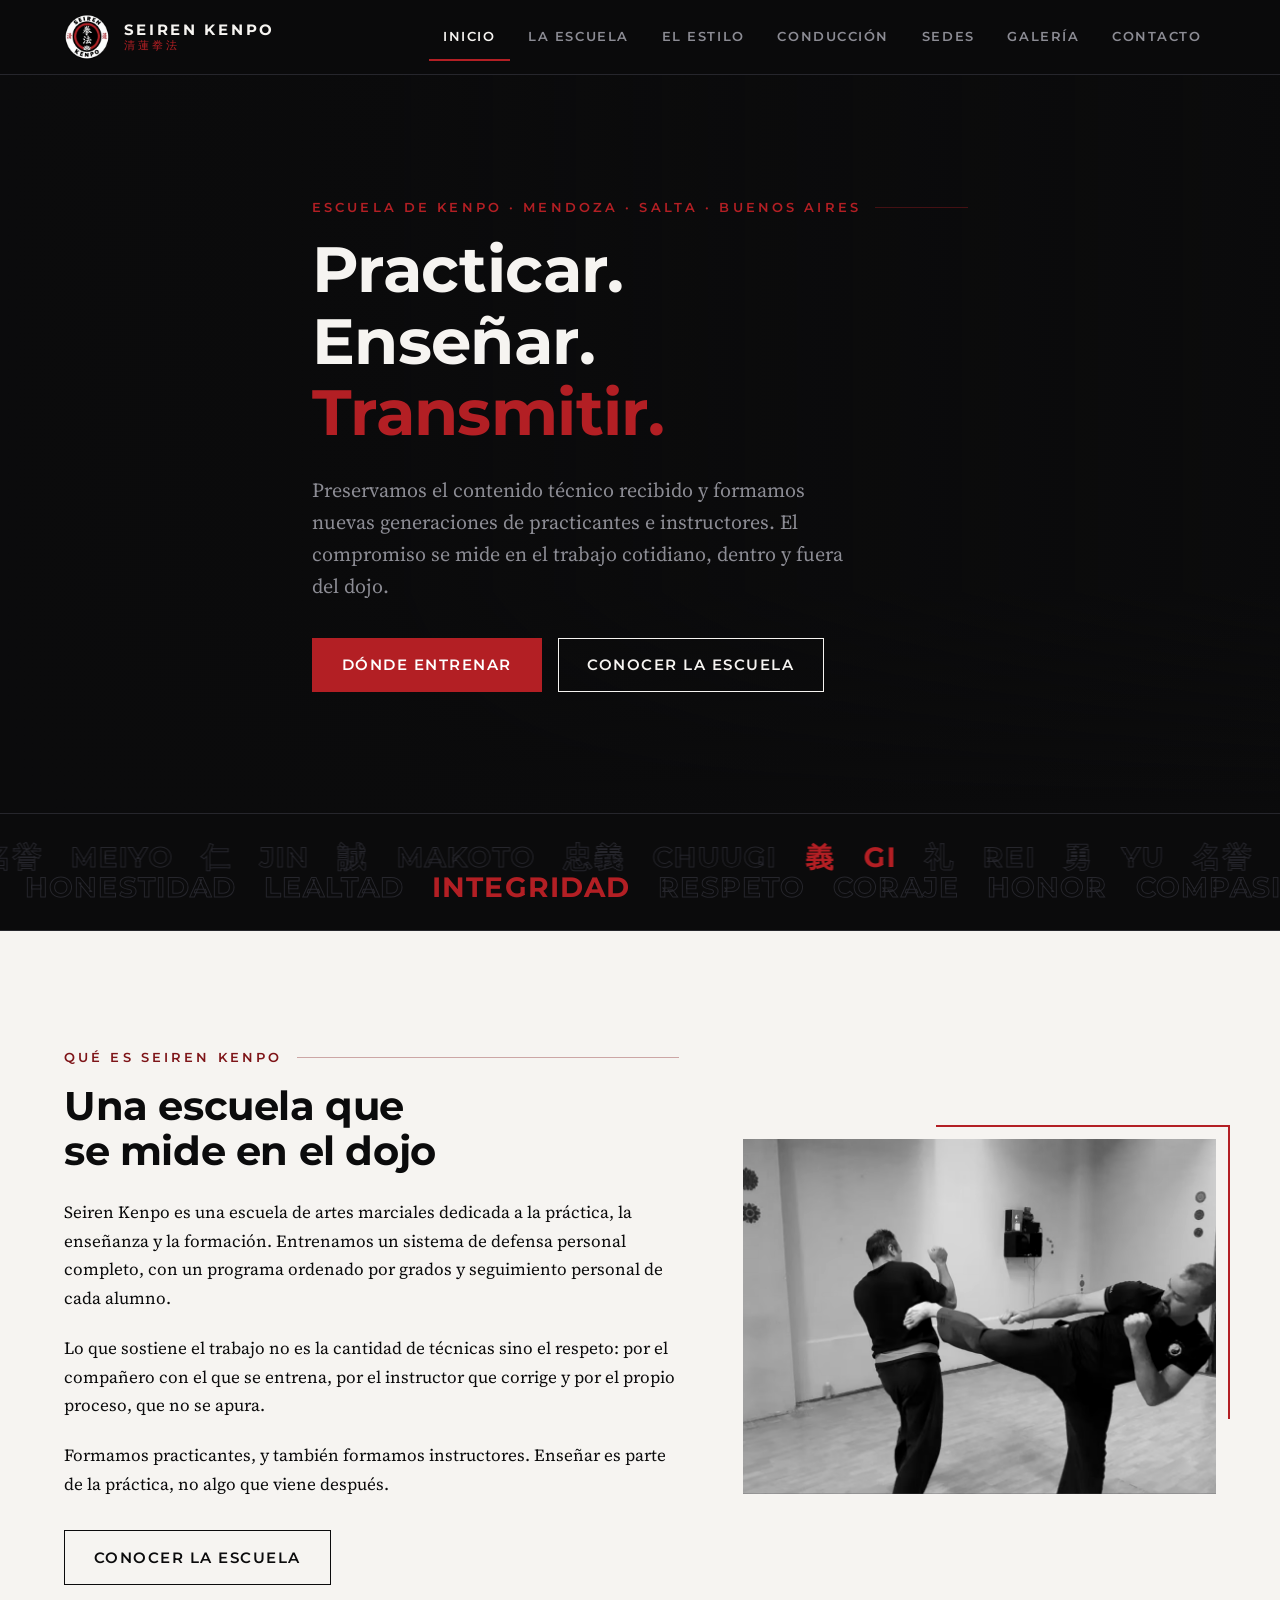
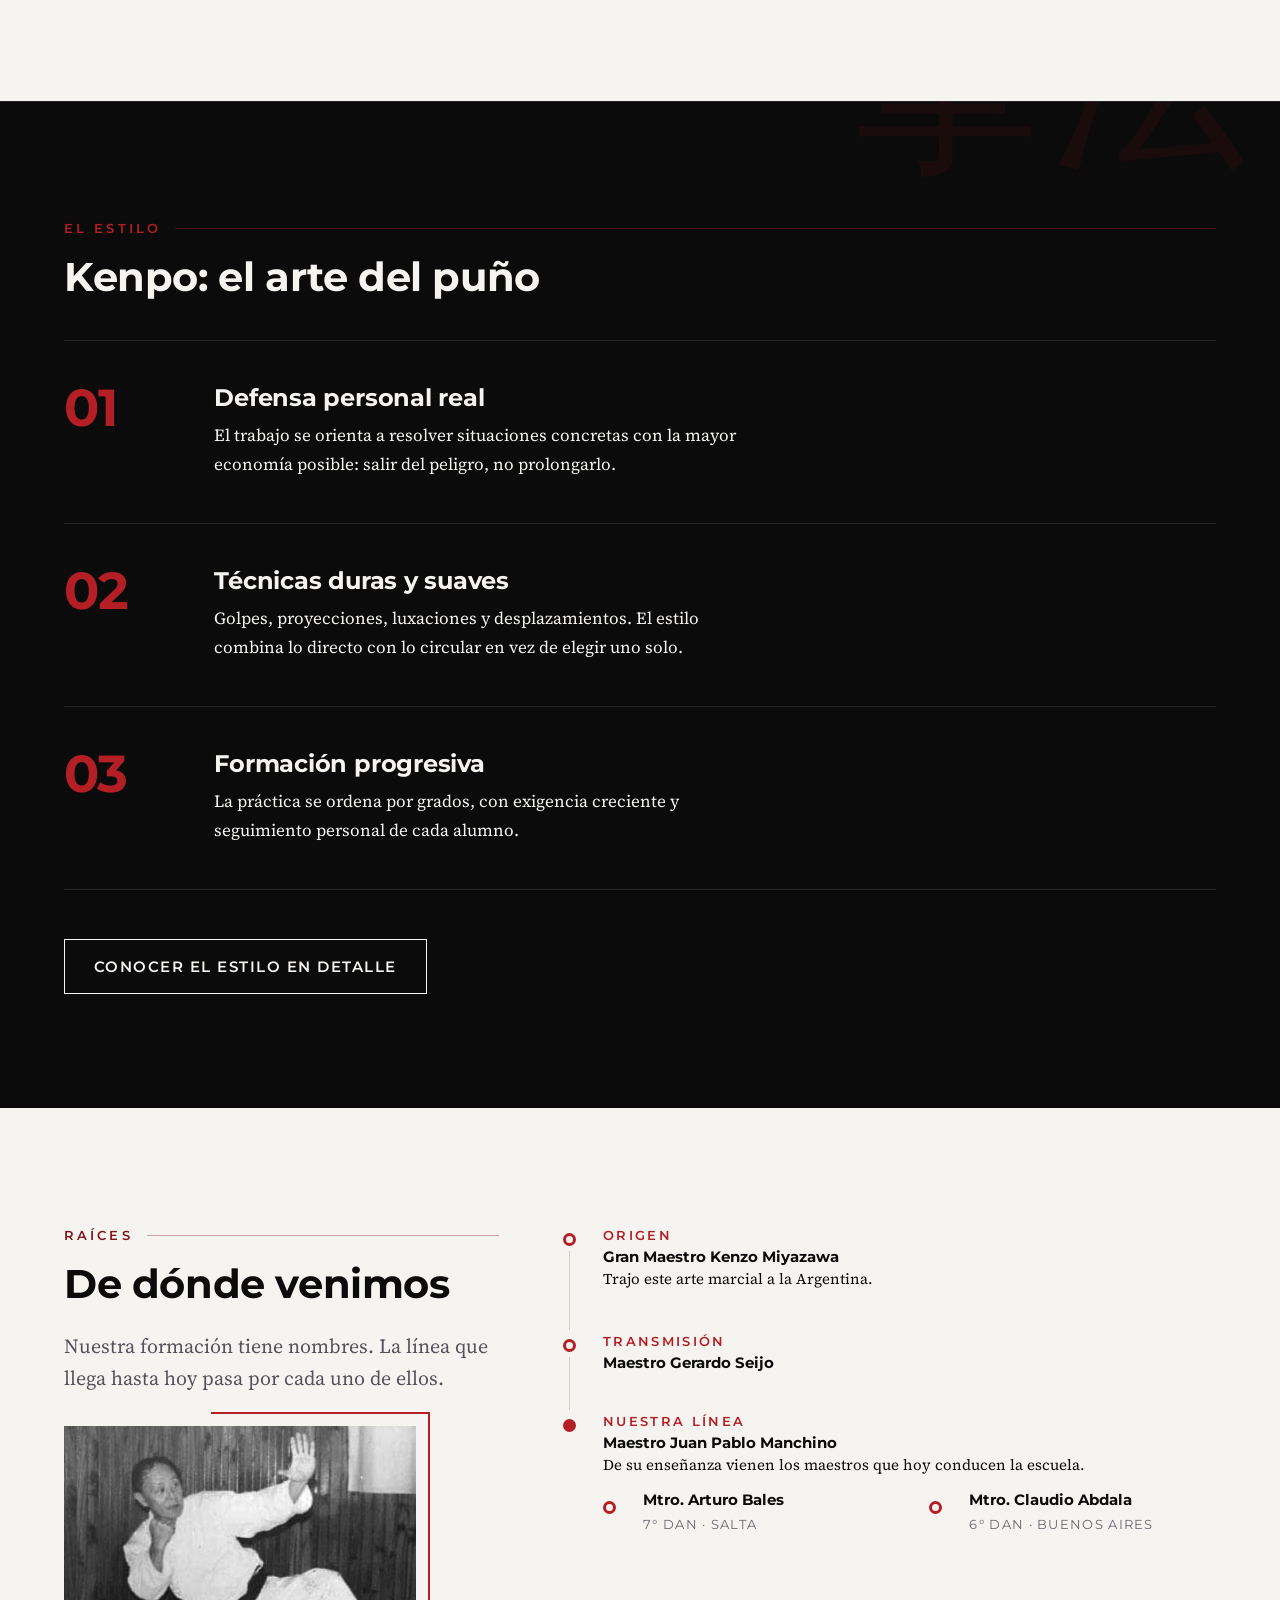
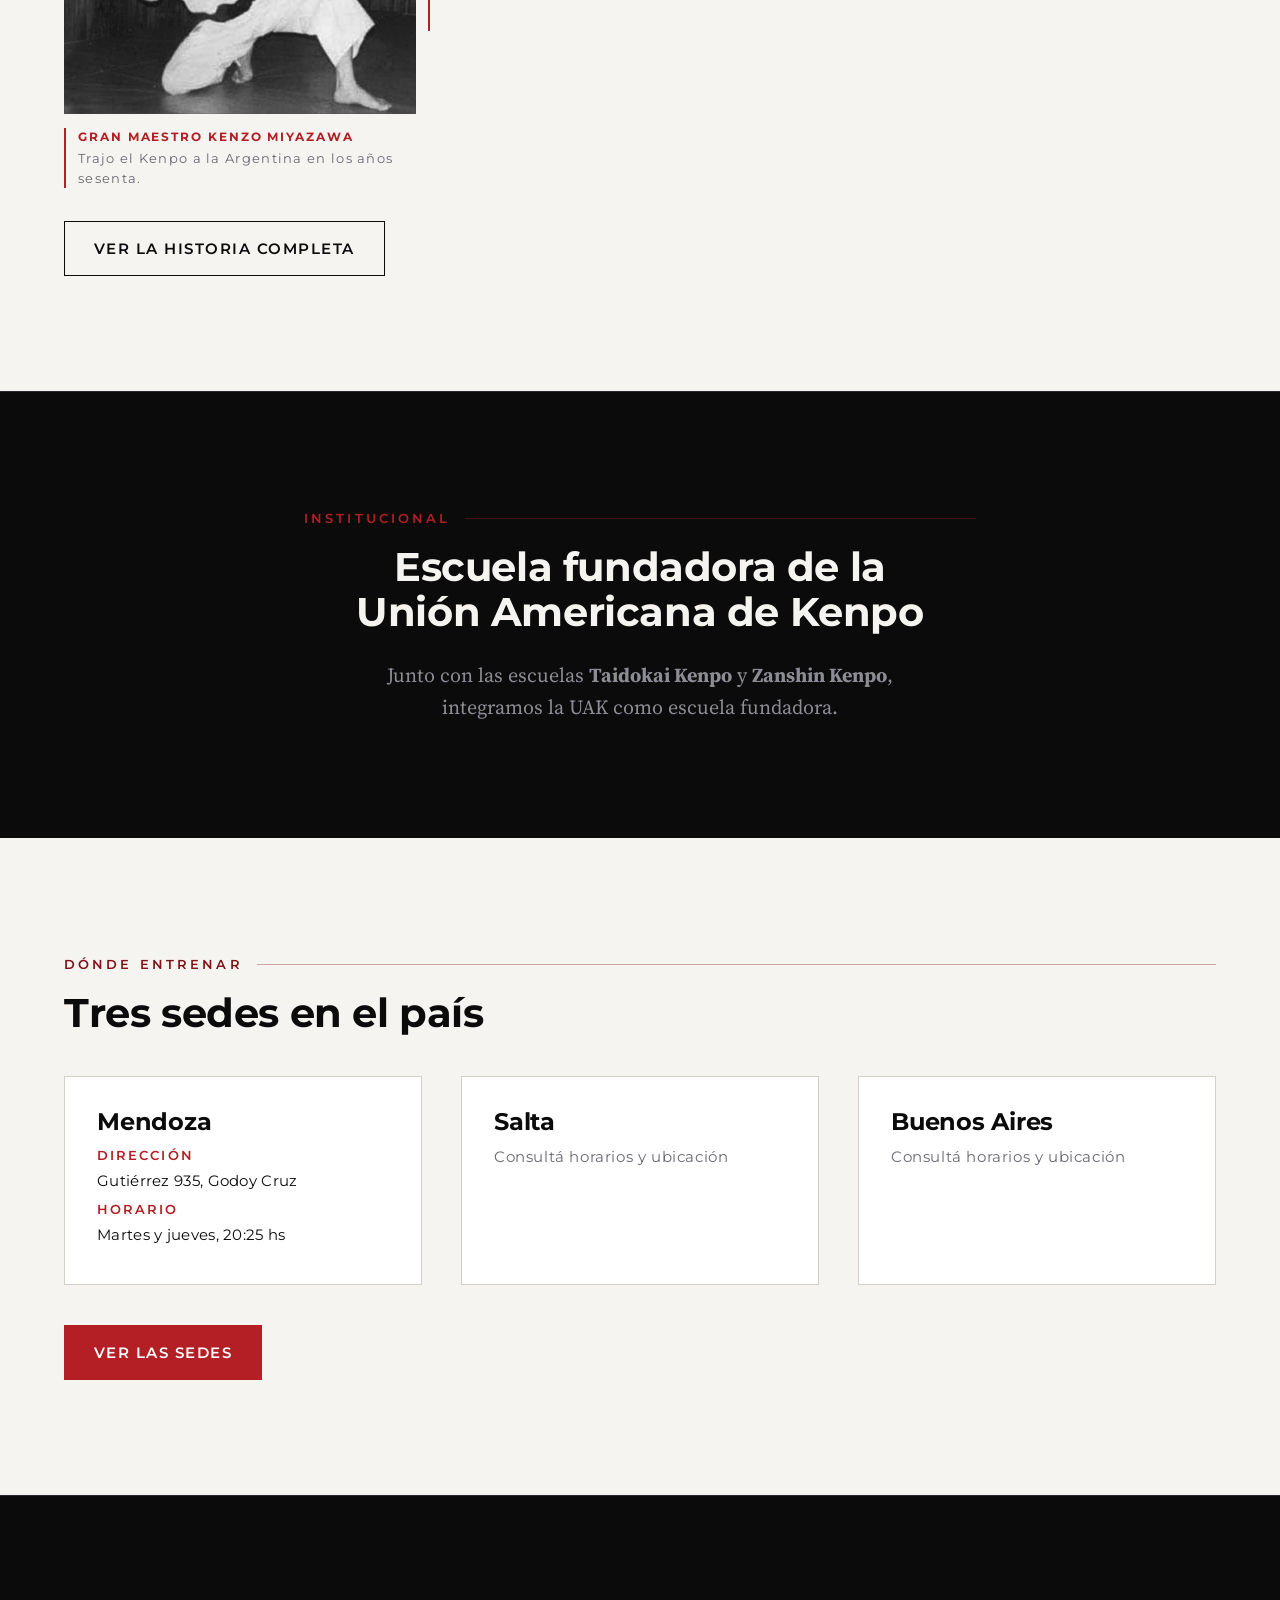
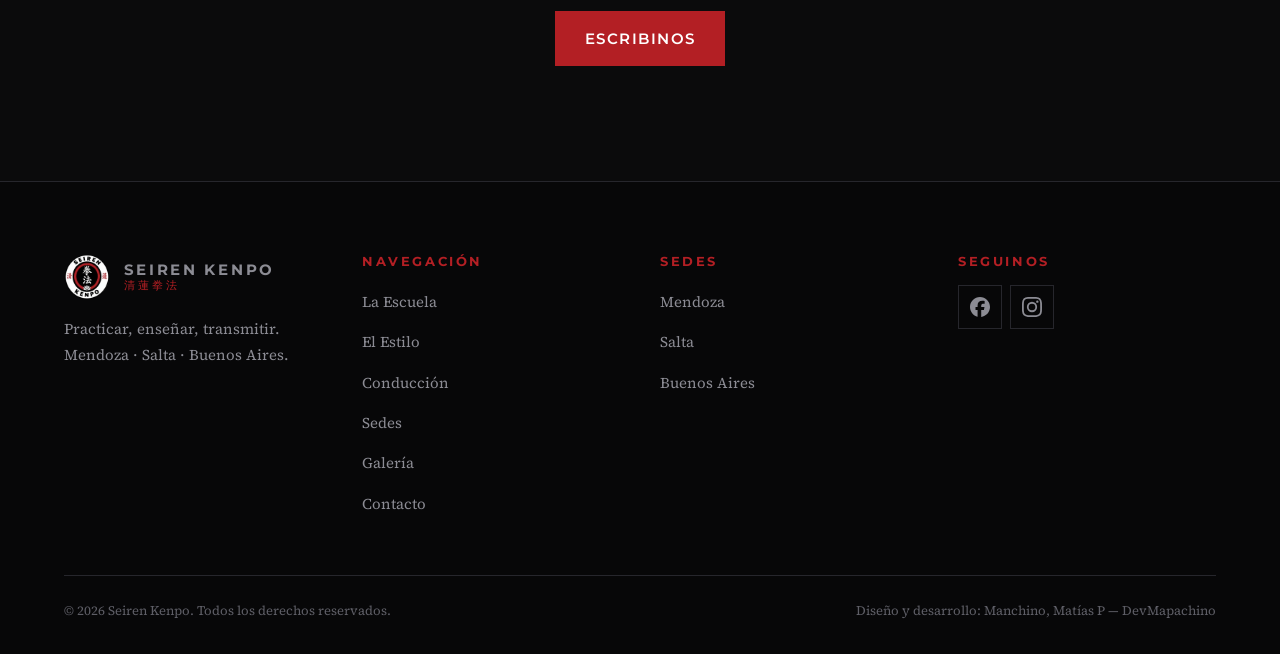
==== index.html @ 5770cd4a "Portada: imagen completa con 清蓮拳法 y menu sin cortes en tablet - La imagen de portada vuelve a ir ent" ====
<!DOCTYPE html>
<html lang="es-AR">
<head>
<!--
  ┌────────────────────────────────────────────────────────────┐
  │   清 蓮 拳 法   ·   SEIREN KENPO                            │
  │   Practicar · Enseñar · Transmitir                          │
  │                                                            │
  │   Desarrollo y diseño                                      │
  │   Manchino, Matías P  ·  DevMapachino                      │
  │   github.com/MatiasManchino                                │
  │                                                            │
  │   Hecho a mano: HTML, CSS y JavaScript nativo.             │
  │   Sin framework, sin constructor de páginas.               │
  │   Más datos en  /humans.txt                                │
  └────────────────────────────────────────────────────────────┘
-->
  <meta charset="UTF-8">
  <meta name="viewport" content="width=device-width, initial-scale=1">

  <title>Seiren Kenpo — Escuela de arte marcial y defensa personal</title>
  <meta name="description" content="Escuela de Kenpo en Mendoza, Salta y Buenos Aires. Practicar, enseñar y transmitir: formación progresiva, defensa personal real y respeto por el trabajo cotidiano.">
  <link rel="canonical" href="https://www.seirenkenpo.com.ar/">

  <meta name="author" content="Manchino, Matías P — DevMapachino">
  <meta name="robots" content="index, follow">
  <link rel="author" href="humans.txt">

  <meta property="og:type" content="website">
  <meta property="og:site_name" content="Seiren Kenpo">
  <meta property="og:locale" content="es_AR">
  <meta property="og:url" content="https://www.seirenkenpo.com.ar/">
  <meta property="og:title" content="Seiren Kenpo — Escuela de arte marcial y defensa personal">
  <meta property="og:description" content="Escuela de Kenpo en Mendoza, Salta y Buenos Aires. Practicar, enseñar y transmitir: formación progresiva, defensa personal real y respeto por el trabajo cotidiano.">
  <meta property="og:image" content="https://www.seirenkenpo.com.ar/assets/img/marca/og-portada.jpg">
  <meta property="og:image:width" content="1200">
  <meta property="og:image:height" content="630">
  <meta name="twitter:card" content="summary_large_image">

  <meta name="theme-color" content="#0B0B0C">
  <link rel="icon" type="image/png" sizes="32x32" href="assets/img/marca/favicon-32.png">
  <link rel="apple-touch-icon" href="assets/img/marca/apple-touch-icon.png">

  <link rel="preconnect" href="https://fonts.googleapis.com">
  <link rel="preconnect" href="https://fonts.gstatic.com" crossorigin>
  <link rel="stylesheet" href="https://fonts.googleapis.com/css2?family=Montserrat:wght@500;600;700&family=Source+Serif+4:ital,opsz,wght@0,8..60,400;0,8..60,600;1,8..60,400&display=swap">
  <link rel="stylesheet" href="assets/css/seiren.css">

  <script type="application/ld+json">
{
  "@context": "https://schema.org",
  "@type": "SportsOrganization",
  "name": "Seiren Kenpo",
  "alternateName": "清蓮拳法",
  "description": "Escuela de artes marciales dedicada a la práctica, la enseñanza y la formación. Defensa personal y formación progresiva en Mendoza, Salta y Buenos Aires.",
  "url": "https://www.seirenkenpo.com.ar/",
  "logo": "https://www.seirenkenpo.com.ar/assets/img/marca/emblema-512.png",
  "image": "https://www.seirenkenpo.com.ar/assets/img/marca/og-portada.jpg",
  "sport": "Artes marciales",
  "areaServed": {
    "@type": "Country",
    "name": "Argentina"
  },
  "memberOf": {
    "@type": "Organization",
    "name": "Unión Americana de Kenpo (UAK)"
  },
  "sameAs": [
    "https://www.facebook.com/seirenkenpo",
    "https://www.instagram.com/seirenkenpo/"
  ]
}
  </script>
</head>
<body>

<a class="saltar" href="#contenido">Saltar al contenido</a>

<header class="cabecera">
  <div class="contenedor cabecera__fila">
    <a class="marca" href="index.html">
        <picture>
          <source srcset="assets/img/marca/emblema-128.webp" type="image/webp">
          <img src="assets/img/marca/emblema-128.png" alt="" width="46" height="46">
        </picture>
        <span class="marca__texto">Seiren Kenpo<span>清蓮拳法</span></span>
      </a>

    <button class="menu-boton" type="button" aria-expanded="false"
            aria-controls="nav-principal" aria-label="Abrir el menú">
      <span aria-hidden="true"></span><span aria-hidden="true"></span><span aria-hidden="true"></span>
    </button>

    <nav class="nav" id="nav-principal" aria-label="Navegación principal">
      <a href="index.html" aria-current="page">Inicio</a>
      <a href="escuela.html">La Escuela</a>
      <a href="estilo.html">El Estilo</a>
      <a href="conduccion.html">Conducción</a>
      <a href="sedes.html">Sedes</a>
      <a href="galeria.html">Galería</a>
      <a href="contacto.html">Contacto</a>
    </nav>
  </div>
  <div class="cabecera__avance" aria-hidden="true"></div>
</header>

<main id="contenido">

  <section class="portada portada--foto">
    <picture class="portada__fondo deriva" data-deriva="0.04" aria-hidden="true">
      <source media="(max-width: 48rem)" srcset="assets/img/graf/portada-chica.avif" type="image/avif">
      <source media="(max-width: 48rem)" srcset="assets/img/graf/portada-chica.webp" type="image/webp">
      <source srcset="assets/img/graf/portada.avif" type="image/avif">
      <source srcset="assets/img/graf/portada.webp" type="image/webp">
      <img src="assets/img/graf/portada.jpg" alt="" width="1900" height="791" fetchpriority="high" decoding="async">
    </picture>
    <div class="portada__velo" aria-hidden="true"></div>
    <div class="contenedor portada__cuerpo">
      <p class="antetitulo revela">Escuela de Kenpo · Mendoza · Salta · Buenos Aires</p>
      <h1 class="revela">Practicar.<br>Enseñar.<span class="linea2">Transmitir.</span></h1>
      <p class="bajada revela">
        Preservamos el contenido técnico recibido y formamos nuevas generaciones
        de practicantes e instructores. El compromiso se mide en el trabajo
        cotidiano, dentro y fuera del dojo.
      </p>
      <div class="portada__acciones">
        <a class="boton" href="sedes.html">Dónde entrenar</a>
        <a class="boton boton--linea" href="escuela.html">Conocer la escuela</a>
      </div>
    </div>
  </section>

  
  <div class="cinta cinta--doble cinta--densa" aria-hidden="true">
    <div class="cinta__pista"><span class="marcada jp">義</span><span class="marcada">Gi</span><span class="jp">礼</span><span>Rei</span><span class="jp">勇</span><span>Yu</span><span class="jp">名誉</span><span>Meiyo</span><span class="jp">仁</span><span>Jin</span><span class="jp">誠</span><span>Makoto</span><span class="jp">忠義</span><span>Chuugi</span><span class="marcada jp">義</span><span class="marcada">Gi</span><span class="jp">礼</span><span>Rei</span><span class="jp">勇</span><span>Yu</span><span class="jp">名誉</span><span>Meiyo</span><span class="jp">仁</span><span>Jin</span><span class="jp">誠</span><span>Makoto</span><span class="jp">忠義</span><span>Chuugi</span><span class="marcada jp">義</span><span class="marcada">Gi</span><span class="jp">礼</span><span>Rei</span><span class="jp">勇</span><span>Yu</span><span class="jp">名誉</span><span>Meiyo</span><span class="jp">仁</span><span>Jin</span><span class="jp">誠</span><span>Makoto</span><span class="jp">忠義</span><span>Chuugi</span><span class="marcada jp">義</span><span class="marcada">Gi</span><span class="jp">礼</span><span>Rei</span><span class="jp">勇</span><span>Yu</span><span class="jp">名誉</span><span>Meiyo</span><span class="jp">仁</span><span>Jin</span><span class="jp">誠</span><span>Makoto</span><span class="jp">忠義</span><span>Chuugi</span><span class="marcada jp">義</span><span class="marcada">Gi</span><span class="jp">礼</span><span>Rei</span><span class="jp">勇</span><span>Yu</span><span class="jp">名誉</span><span>Meiyo</span><span class="jp">仁</span><span>Jin</span><span class="jp">誠</span><span>Makoto</span><span class="jp">忠義</span><span>Chuugi</span></div><div class="cinta__pista" data-sentido="inverso"><span class="marcada">Integridad</span><span>Respeto</span><span>Coraje</span><span>Honor</span><span>Compasión</span><span>Honestidad</span><span>Lealtad</span><span class="marcada">Integridad</span><span>Respeto</span><span>Coraje</span><span>Honor</span><span>Compasión</span><span>Honestidad</span><span>Lealtad</span><span class="marcada">Integridad</span><span>Respeto</span><span>Coraje</span><span>Honor</span><span>Compasión</span><span>Honestidad</span><span>Lealtad</span><span class="marcada">Integridad</span><span>Respeto</span><span>Coraje</span><span>Honor</span><span>Compasión</span><span>Honestidad</span><span>Lealtad</span><span class="marcada">Integridad</span><span>Respeto</span><span>Coraje</span><span>Honor</span><span>Compasión</span><span>Honestidad</span><span>Lealtad</span></div>
  </div>

  <section class="seccion seccion--papel">
    <div class="contenedor">
      <div class="duo" style="align-items:center">
        <div class="duo__texto revela revela--izq">
          <p class="antetitulo revela">Qué es Seiren Kenpo</p>
          <h2 class="revela">Una escuela que se mide en el dojo</h2>
          <p>
            Seiren Kenpo es una escuela de artes marciales dedicada a la práctica,
            la enseñanza y la formación. Entrenamos un sistema de defensa personal
            completo, con un programa ordenado por grados y seguimiento personal
            de cada alumno.
          </p>
          <p>
            Lo que sostiene el trabajo no es la cantidad de técnicas sino el
            respeto: por el compañero con el que se entrena, por el instructor
            que corrige y por el propio proceso, que no se apura.
          </p>
          <p>
            Formamos practicantes, y también formamos instructores. Enseñar es
            parte de la práctica, no algo que viene después.
          </p>
          <p style="margin-top:2rem">
            <a class="boton boton--linea" href="escuela.html">Conocer la escuela</a>
          </p>
        </div>

        <figure class="retrato revela revela--cortina">
          <div class="retrato__marco">
            <picture>
          <source srcset="assets/img/fotos/mend11.avif" type="image/avif">
          <source srcset="assets/img/fotos/mend11.webp" type="image/webp">
          <img src="assets/img/fotos/mend11.jpg" alt="Dos practicantes trabajando una técnica de brazos en el dojo" loading="lazy" decoding="async" style="aspect-ratio:4/3;object-fit:cover" width="1400" height="1050">
        </picture>
          </div>
        </figure>
      </div>
    </div>
  </section>

  <section class="seccion seccion--borde">
    <span class="kanji deriva" data-deriva="0.22" aria-hidden="true" style="right:2%;top:6%">拳法</span>
    <div class="contenedor">
      <p class="antetitulo revela">El estilo</p>
      <h2 class="revela">Kenpo: el arte del puño</h2>

      <ol class="numerada" data-escalonar style="margin-top:2.5rem">
        <li>
          <div>
            <h3>Defensa personal real</h3>
            <p>El trabajo se orienta a resolver situaciones concretas con la mayor
               economía posible: salir del peligro, no prolongarlo.</p>
          </div>
        </li>
        <li>
          <div>
            <h3>Técnicas duras y suaves</h3>
            <p>Golpes, proyecciones, luxaciones y desplazamientos. El estilo combina
               lo directo con lo circular en vez de elegir uno solo.</p>
          </div>
        </li>
        <li>
          <div>
            <h3>Formación progresiva</h3>
            <p>La práctica se ordena por grados, con exigencia creciente y
               seguimiento personal de cada alumno.</p>
          </div>
        </li>
      </ol>

      <p class="revela" style="margin-top:3rem">
        <a class="boton boton--linea" href="estilo.html">Conocer el estilo en detalle</a>
      </p>
    </div>
  </section>

  <section class="seccion seccion--papel">
    <div class="contenedor">
      <div class="duo duo--tronco">
        <div class="duo__texto duo__figura">
          <p class="antetitulo revela">Raíces</p>
          <h2 class="revela">De dónde venimos</h2>
          <p class="bajada revela">
            Nuestra formación tiene nombres. La línea que llega hasta hoy pasa
            por cada uno de ellos.
          </p>
          <figure class="retrato revela revela--cortina" style="margin-top:2rem;max-width:22rem">
            <div class="retrato__marco">
              <picture>
          <source srcset="assets/img/fotos/miyazawa3.avif" type="image/avif">
          <source srcset="assets/img/fotos/miyazawa3.webp" type="image/webp">
          <img src="assets/img/fotos/miyazawa3.jpg" alt="El Gran Maestro Kenzo Miyazawa en posición baja durante una demostración" loading="lazy" decoding="async" width="960" height="785">
        </picture>
            </div>
            <figcaption>
              <strong>Gran Maestro Kenzo Miyazawa</strong>
              Trajo el Kenpo a la Argentina en los años sesenta.
            </figcaption>
          </figure>
          <p class="revela" style="margin-top:2rem">
            <a class="boton boton--linea" href="escuela.html">Ver la historia completa</a>
          </p>
        </div>

        <ul class="arbol revela revela--der">
          <li>
            <div class="nodo">
              <span class="nodo__rol">Origen</span>
              <p class="nodo__nombre">Gran Maestro Kenzo Miyazawa</p>
              <p>Trajo este arte marcial a la Argentina.</p>
            </div>
          </li>
          <li>
            <div class="nodo">
              <span class="nodo__rol">Transmisión</span>
              <p class="nodo__nombre">Maestro Gerardo Seijo</p>
            </div>
          </li>
          <li>
            <div class="nodo nodo--eje">
              <span class="nodo__rol">Nuestra línea</span>
              <p class="nodo__nombre">Maestro Juan Pablo Manchino</p>
              <p>De su enseñanza vienen los maestros que hoy conducen la escuela.</p>
            </div>
            <ul class="ramas">
              <li>
                <div class="nodo">
                  <p class="nodo__nombre">Mtro. Arturo Bales</p>
                  <span class="nodo__sede">7° Dan · Salta</span>
                </div>
              </li>
              <li>
                <div class="nodo">
                  <p class="nodo__nombre">Mtro. Claudio Abdala</p>
                  <span class="nodo__sede">6° Dan · Buenos Aires</span>
                </div>
              </li>
            </ul>
          </li>
        </ul>
      </div>
    </div>
  </section>

  <section class="seccion seccion--borde">
    <div class="contenedor angosto" style="margin-inline:auto;text-align:center">
      <p class="antetitulo revela" style="justify-content:center">Institucional</p>
      <h2 class="revela">Escuela fundadora de la Unión Americana de Kenpo</h2>
      <p class="bajada revela" style="margin-inline:auto">
        Junto con las escuelas <strong>Taidokai Kenpo</strong> y
        <strong>Zanshin Kenpo</strong>, integramos la UAK como escuela fundadora.
      </p>
    </div>
  </section>

  <section class="seccion seccion--papel">
    <div class="contenedor">
      <p class="antetitulo revela">Dónde entrenar</p>
      <h2 class="revela">Tres sedes en el país</h2>

      <div class="rejilla rejilla--3" data-escalonar style="margin-top:2.5rem">
        <article class="ficha">
          <h3>Mendoza</h3>
          <span class="dato"><strong>Dirección</strong>Gutiérrez 935, Godoy Cruz</span>
          <span class="dato"><strong>Horario</strong>Martes y jueves, 20:25 hs</span>
        </article>
        <article class="ficha">
          <h3>Salta</h3>
          <p class="ficha__rol">Consultá horarios y ubicación</p>
        </article>
        <article class="ficha">
          <h3>Buenos Aires</h3>
          <p class="ficha__rol">Consultá horarios y ubicación</p>
        </article>
      </div>

      <p style="margin-top:2.5rem">
        <a class="boton" href="sedes.html">Ver las sedes</a>
      </p>
    </div>
  </section>

  <section class="seccion seccion--borde">
    <div class="contenedor" style="text-align:center">
      <a class="boton" href="contacto.html">Escribinos</a>
    </div>
  </section>
</main>

<footer class="pie">
  <div class="contenedor">
    <div class="pie__fila">
      <div>
        <a class="marca" href="index.html">
        <picture>
          <source srcset="assets/img/marca/emblema-128.webp" type="image/webp">
          <img src="assets/img/marca/emblema-128.png" alt="" width="46" height="46">
        </picture>
        <span class="marca__texto">Seiren Kenpo<span>清蓮拳法</span></span>
      </a>
        <p style="color:var(--humo);max-width:30ch;margin-top:1rem">
          Practicar, enseñar, transmitir.<br>Mendoza · Salta · Buenos Aires.
        </p>
      </div>

      <div>
        <h4>Navegación</h4>
        <ul>
          <li><a href="escuela.html">La Escuela</a></li>
          <li><a href="estilo.html">El Estilo</a></li>
          <li><a href="conduccion.html">Conducción</a></li>
          <li><a href="sedes.html">Sedes</a></li>
          <li><a href="galeria.html">Galería</a></li>
          <li><a href="contacto.html">Contacto</a></li>
        </ul>
      </div>

      <div>
        <h4>Sedes</h4>
        <ul>
          <li><a href="sedes.html#mendoza">Mendoza</a></li>
          <li><a href="sedes.html#salta">Salta</a></li>
          <li><a href="sedes.html#buenos-aires">Buenos Aires</a></li>
        </ul>
      </div>

      <div>
        <h4>Seguinos</h4>
        <div class="redes">
          <a href="https://www.facebook.com/seirenkenpo" target="_blank" rel="noopener noreferrer" aria-label="Seiren Kenpo en Facebook"><svg viewBox="0 0 24 24" aria-hidden="true"><title>Facebook</title><path d="M9.101 23.691v-7.98H6.627v-3.667h2.474v-1.58c0-4.085 1.848-5.978 5.858-5.978.401 0 .955.042 1.468.103a8.68 8.68 0 0 1 1.141.195v3.325a8.623 8.623 0 0 0-.653-.036 26.805 26.805 0 0 0-.733-.009c-.707 0-1.259.096-1.675.309a1.686 1.686 0 0 0-.679.622c-.258.42-.374.995-.374 1.752v1.297h3.919l-.386 2.103-.287 1.564h-3.246v8.245C19.396 23.238 24 18.179 24 12.044c0-6.627-5.373-12-12-12s-12 5.373-12 12c0 5.628 3.874 10.35 9.101 11.647Z"/></svg></a>
          <a href="https://www.instagram.com/seirenkenpo/" target="_blank" rel="noopener noreferrer" aria-label="Seiren Kenpo en Instagram"><svg viewBox="0 0 24 24" aria-hidden="true"><title>Instagram</title><path d="M12 2.163c3.204 0 3.584.012 4.85.07 3.252.148 4.771 1.691 4.919 4.919.058 1.265.069 1.645.069 4.849 0 3.205-.012 3.584-.069 4.849-.149 3.225-1.664 4.771-4.919 4.919-1.266.058-1.644.07-4.85.07-3.204 0-3.584-.012-4.849-.07-3.26-.149-4.771-1.699-4.919-4.92-.058-1.265-.07-1.644-.07-4.849 0-3.204.013-3.583.07-4.849.149-3.227 1.664-4.771 4.919-4.919 1.266-.057 1.645-.069 4.849-.069ZM12 0C8.741 0 8.333.014 7.053.072 2.695.272.273 2.69.073 7.052.014 8.333 0 8.741 0 12c0 3.259.014 3.668.072 4.948.2 4.358 2.618 6.78 6.98 6.98C8.333 23.986 8.741 24 12 24c3.259 0 3.668-.014 4.948-.072 4.354-.2 6.782-2.618 6.979-6.98.059-1.28.073-1.689.073-4.948 0-3.259-.014-3.667-.072-4.947-.196-4.354-2.617-6.78-6.979-6.98C15.668.014 15.259 0 12 0Zm0 5.838a6.162 6.162 0 1 0 0 12.324 6.162 6.162 0 0 0 0-12.324ZM12 16a4 4 0 1 1 0-8 4 4 0 0 1 0 8Zm6.406-11.845a1.44 1.44 0 1 0 0 2.881 1.44 1.44 0 0 0 0-2.881Z"/></svg></a>
        </div>
      </div>
    </div>

    <div class="pie__legal">
      <p style="margin:0">© <span data-anio>2026</span> Seiren Kenpo. Todos los derechos reservados.</p>
      <p style="margin:0">Diseño y desarrollo: Manchino, Matías P — DevMapachino</p>
    </div>
  </div>
</footer>

<script src="assets/js/seiren.js" defer></script>
</body>
</html>
---- assets/css/seiren.css ----
/* =====================================================================
   SEIREN KENPO — hoja de estilos
   ---------------------------------------------------------------------
   Sistema de diseño construido sobre el manual de marca:
     rojo sangre #B31F24 (Pantone 186 C) · negro · blanco · Montserrat

   Criterio: el rojo se usa como bisturí, no como fondo. Las secciones
   alternan negro tinta y papel claro, y ese contraste es la estructura.
   El motivo gráfico es el trazo de pincel del ensō que ya vive en el
   emblema, no la fotografía.
   ===================================================================== */

/* ---------- Tokens ---------- */
:root {
  /* Marca */
  --rojo:        #B31F24;
  --rojo-hondo:  #7E1418;
  --rojo-tenue:  rgba(179, 31, 36, 0.12);

  /* Neutros con leve sesgo frío, para que el rojo cante */
  --tinta:       #0B0B0C;
  --tinta-suave: #16161A;
  --tinta-borde: #26262C;
  --humo:        #8C8C94;
  --papel:       #F6F4F1;
  --papel-hondo: #E8E4DE;
  --papel-borde: #D4CFC7;

  /* Tipografía */
  --display: "Montserrat", "Segoe UI", Helvetica, Arial, sans-serif;
  --texto:   "Source Serif 4", Georgia, "Times New Roman", serif;

  /* Escala tipográfica */
  --t-xs:   0.8125rem;
  --t-sm:   0.9375rem;
  --t-base: 1.0625rem;
  --t-lg:   1.25rem;
  --t-xl:   1.5rem;
  --t-2xl:  clamp(1.75rem, 3.2vw, 2.5rem);
  --t-3xl:  clamp(2.25rem, 5.5vw, 4rem);

  /* Ritmo.
     El margen lateral es un token aparte y se aplica como PADDING, no
     restandolo del ancho: asi el texto nunca toca el borde de la pantalla
     aunque el contenedor deje de estar centrado. */
  --margen:  clamp(1.25rem, 4vw, 2.5rem);
  --ancho:   72rem;
  --angosto: 42rem;
  --aire:    clamp(4rem, 9vw, 8rem);
}

/* ---------- Base ---------- */
*, *::before, *::after { box-sizing: border-box; }

html { scroll-behavior: smooth; }
@media (prefers-reduced-motion: reduce) { html { scroll-behavior: auto; } }

body {
  margin: 0;
  background: var(--tinta);
  color: var(--papel);
  font-family: var(--texto);
  font-size: var(--t-base);
  line-height: 1.7;
  -webkit-font-smoothing: antialiased;
  text-rendering: optimizeLegibility;
}

/* height:auto no es decorativo: sin el, el atributo height="..." del HTML
   queda como alto fijo en px, la imagen se deforma y aspect-ratio deja de
   tener efecto porque ya no hay ninguna dimension en auto. */
img, picture, svg { max-width: 100%; height: auto; display: block; }

a { color: inherit; }

::selection { background: var(--rojo); color: #fff; }

/* Foco visible en todo el sitio. Se define una vez y no se toca. */
:focus-visible {
  outline: 3px solid var(--rojo);
  outline-offset: 3px;
  border-radius: 2px;
}
.seccion--papel :focus-visible { outline-color: var(--rojo-hondo); }

/* ---------- Utilidades ---------- */
.contenedor {
  width: 100%;
  max-width: calc(var(--ancho) + var(--margen) * 2);
  margin-inline: auto;
  padding-inline: var(--margen);
}
/* Modificador: la misma caja, mas angosta. Conserva el margen lateral. */
.contenedor.angosto { max-width: calc(var(--angosto) + var(--margen) * 2); }
/* Si va anidado dentro de un contenedor, el margen ya lo puso el padre. */
.contenedor .angosto { max-width: var(--angosto); padding-inline: 0; }

.solo-lectores {
  position: absolute; width: 1px; height: 1px;
  padding: 0; margin: -1px; overflow: hidden;
  clip-path: inset(50%); white-space: nowrap; border: 0;
}

.saltar {
  position: absolute; left: -9999px; top: 0; z-index: 200;
  background: var(--rojo); color: #fff;
  padding: 0.9rem 1.4rem;
  font-family: var(--display); font-weight: 600;
  letter-spacing: 0.08em; text-transform: uppercase;
  font-size: var(--t-sm); text-decoration: none;
}
.saltar:focus { left: 0; }

/* ---------- Tipografía ---------- */
h1, h2, h3, h4 {
  font-family: var(--display);
  font-weight: 700;
  line-height: 1.12;
  letter-spacing: -0.01em;
  text-wrap: balance;
  margin: 0 0 0.6em;
}
h1 { font-size: var(--t-3xl); }
h2 { font-size: var(--t-2xl); }
h3 { font-size: var(--t-xl); }

p { margin: 0 0 1.2em; }
p:last-child { margin-bottom: 0; }

/* El "antetítulo": etiqueta corta en versalitas sobre cada sección.
   Es la voz institucional de la marca, tomada del manual. */
.antetitulo {
  font-family: var(--display);
  font-size: var(--t-xs);
  font-weight: 600;
  letter-spacing: 0.24em;
  text-transform: uppercase;
  color: var(--rojo);
  margin: 0 0 1rem;
  display: flex;
  align-items: center;
  gap: 0.9rem;
}
.antetitulo::after {
  content: "";
  height: 1px;
  flex: 1;
  background: currentColor;
  opacity: 0.35;
}

.bajada {
  font-size: var(--t-lg);
  line-height: 1.6;
  color: var(--humo);
  max-width: 54ch;
}
.seccion--papel .bajada { color: #55525C; }

/* Kanji decorativo, marca de agua del estilo */
.kanji {
  font-size: clamp(5rem, 16vw, 13rem);
  line-height: 1;
  color: var(--rojo);
  opacity: 0.09;
  position: absolute;
  user-select: none;
  pointer-events: none;
  font-family: "Noto Serif JP", var(--texto);
}

/* ---------- Secciones ---------- */
.seccion {
  padding-block: var(--aire);
  position: relative;
  overflow: hidden;
}
.seccion--papel {
  background: var(--papel);
  color: var(--tinta);
}
.seccion--papel .antetitulo { color: var(--rojo-hondo); }
.seccion--borde { border-top: 1px solid var(--tinta-borde); }

/* ---------- Botones ---------- */
.boton {
  display: inline-flex;
  align-items: center;
  justify-content: center;
  gap: 0.6rem;
  min-height: 48px;
  padding: 0.85rem 1.8rem;
  font-family: var(--display);
  font-size: var(--t-sm);
  font-weight: 600;
  letter-spacing: 0.1em;
  text-transform: uppercase;
  text-decoration: none;
  border: 1px solid transparent;
  background: var(--rojo);
  color: #fff;
  transition: background 200ms ease, color 200ms ease, border-color 200ms ease;
}
.boton:hover { background: var(--rojo-hondo); }

.boton--linea {
  background: transparent;
  border-color: currentColor;
  color: inherit;
}
.boton--linea:hover {
  background: var(--rojo);
  border-color: var(--rojo);
  color: #fff;
}

/* ---------- Cabecera y navegación ---------- */
.cabecera {
  position: sticky;
  top: 0;
  z-index: 100;
  background: rgba(11, 11, 12, 0.92);
  backdrop-filter: blur(10px);
  border-bottom: 1px solid var(--tinta-borde);
}
.cabecera__fila {
  display: flex;
  align-items: center;
  justify-content: space-between;
  gap: 1.5rem;
  min-height: 74px;
}

.marca {
  display: flex;
  align-items: center;
  gap: 0.85rem;
  text-decoration: none;
  color: var(--papel);
}
.marca img { width: 46px; height: 46px; }
.marca__texto {
  font-family: var(--display);
  font-weight: 700;
  font-size: var(--t-sm);
  letter-spacing: 0.18em;
  text-transform: uppercase;
  line-height: 1.2;
}
.marca__texto span {
  display: block;
  font-weight: 500;
  font-size: 0.6875rem;
  letter-spacing: 0.3em;
  color: var(--rojo);
}

.nav { display: flex; align-items: center; gap: 0.25rem; }
.nav a {
  white-space: nowrap;
  font-family: var(--display);
  font-size: var(--t-xs);
  font-weight: 600;
  letter-spacing: 0.12em;
  text-transform: uppercase;
  text-decoration: none;
  padding: 0.75rem 0.9rem;
  min-height: 44px;
  display: inline-flex;
  align-items: center;
  color: var(--humo);
  border-bottom: 2px solid transparent;
  transition: color 180ms ease, border-color 180ms ease;
}
.nav a:hover { color: var(--papel); }
.nav a[aria-current="page"] {
  color: var(--papel);
  border-bottom-color: var(--rojo);
}

/* Botón del menú en móvil. Tres líneas que giran hasta formar una X.
   El tamaño visual es 44x44, así que no hace falta ampliar el área táctil. */
.menu-boton {
  display: none;
  width: 44px; height: 44px;
  padding: 0;
  background: none;
  border: 1px solid var(--tinta-borde);
  cursor: pointer;
  position: relative;
}
.menu-boton span {
  position: absolute;
  left: 11px;
  width: 22px; height: 2px;
  background: var(--papel);
  transition: transform 260ms ease, opacity 200ms ease;
}
.menu-boton span:nth-child(1) { top: 15px; }
.menu-boton span:nth-child(2) { top: 21px; }
.menu-boton span:nth-child(3) { top: 27px; }
.menu-boton[aria-expanded="true"] span:nth-child(1) { transform: translateY(6px) rotate(45deg); }
.menu-boton[aria-expanded="true"] span:nth-child(2) { opacity: 0; }
.menu-boton[aria-expanded="true"] span:nth-child(3) { transform: translateY(-6px) rotate(-45deg); }

/* ---------- Portada ---------- */
.portada {
  position: relative;
  display: grid;
  align-items: center;
  min-height: min(82vh, 760px);
  padding-block: clamp(3rem, 8vw, 6rem);
  overflow: hidden;
  background:
    radial-gradient(ellipse 70% 90% at 78% 45%, rgba(179,31,36,0.16), transparent 62%),
    linear-gradient(160deg, #101014 0%, var(--tinta) 55%, #08080A 100%);
}
/* Fondo fotografico de la portada.
   Va como <img> y no como background-image para poder servir avif y webp:
   el mismo ahorro que en el resto de las fotos. El velo encima es lo que
   garantiza el contraste del texto, no la suerte de la imagen. */
.portada__fondo {
  position: absolute;
  /* Sobresale arriba y abajo: la deriva la corre unos treinta pixeles y sin
     ese margen quedaria una franja vacia en un borde. */
  inset: -7% 0;
  z-index: 0;
  pointer-events: none;
}
.portada__fondo img {
  /* En pantalla ancha la imagen se ajusta al ANCHO, no al alto. Si llenara
     el alto, se agrandaria tanto que el loto y la silueta caerian debajo
     del parrafo. Ajustada al ancho, la mitad izquierda de la imagen (que es
     negra) queda bajo el texto y todo lo que importa, a la derecha. */
  position: absolute;
  right: 0;
  top: 50%;
  width: 100%;
  min-width: 68rem;          /* en tablet no se achica de mas: se corta a la izquierda */
  height: auto;
  transform: translateY(-50%);
  /* Arriba y abajo se funde con el negro de la portada: sin esto se veria
     el borde recto donde el humo toca el limite de la foto. */
  -webkit-mask-image: linear-gradient(180deg, transparent 0, #000 16%, #000 84%, transparent 100%);
          mask-image: linear-gradient(180deg, transparent 0, #000 16%, #000 84%, transparent 100%);
}
.portada__velo {
  position: absolute;
  inset: 0;
  z-index: 0;
  pointer-events: none;
  background:
    linear-gradient(90deg,
      var(--tinta) 0%,
      rgba(11, 11, 12, 0.94) 30%,
      rgba(11, 11, 12, 0.55) 58%,
      rgba(11, 11, 12, 0.10) 100%),
    linear-gradient(0deg, var(--tinta) 0%, rgba(11, 11, 12, 0) 30%);
}
/* Entre telefono y escritorio la foto no alcanza a correrse del todo a la
   derecha: el velo lateral se estira para que el final del parrafo siga
   cayendo sobre oscuro. */
@media (min-width: 48.01rem) and (max-width: 75rem) {
  .portada__velo {
    background:
      linear-gradient(90deg,
        var(--tinta) 0%,
        rgba(11, 11, 12, 0.93) 42%,
        rgba(11, 11, 12, 0.78) 62%,
        rgba(11, 11, 12, 0.20) 82%,
        rgba(11, 11, 12, 0.05) 100%),
      linear-gradient(0deg, var(--tinta) 0%, rgba(11, 11, 12, 0) 30%);
  }
}

/* En pantalla angosta el texto ocupa todo el ancho, asi que el velo deja de
   ser lateral y pasa a ser vertical. */
@media (max-width: 48rem) {
  .portada__velo {
    background:
      linear-gradient(180deg,
        rgba(11, 11, 12, 0.92) 0%,
        rgba(11, 11, 12, 0.80) 45%,
        rgba(11, 11, 12, 0.35) 78%,
        var(--tinta) 100%);
  }
  /* En telefono vuelve a llenar la portada entera: la version chica es la
     mitad derecha de la imagen, y 清蓮拳法 quedan detras del texto como una
     marca de agua, oscurecidos por el velo. */
  .portada__fondo img {
    top: 0;
    width: 100%;
    min-width: 0;
    height: 100%;
    transform: none;
    object-fit: cover;
    object-position: right center;
    -webkit-mask-image: none;
            mask-image: none;
  }
}

.portada__enso {
  position: absolute;
  right: -6%;
  top: 50%;
  transform: translateY(-50%);
  width: min(58vw, 620px);
  opacity: 0.5;
  pointer-events: none;
}
/* Con foto de fondo el degradado rojo sobra: lo tapa la imagen. */
.portada--foto { background: var(--tinta); }

.portada__cuerpo { position: relative; z-index: 1; max-width: 46rem; }
.portada h1 { margin-bottom: 0.4em; }
.portada h1 .linea2 {
  display: block;
  color: var(--rojo);
}
.portada__acciones {
  display: flex;
  flex-wrap: wrap;
  gap: 1rem;
  margin-top: 2.2rem;
}

/* ---------- Rejillas ---------- */
.rejilla {
  display: grid;
  gap: clamp(1.5rem, 3vw, 2.5rem);
}
.rejilla--2 { grid-template-columns: repeat(auto-fit, minmax(19rem, 1fr)); }
.rejilla--3 { grid-template-columns: repeat(auto-fit, minmax(16rem, 1fr)); }

/* ---------- Ficha (conducción, sedes) ---------- */
.ficha {
  border: 1px solid var(--tinta-borde);
  padding: 2rem;
  position: relative;
  background: var(--tinta-suave);
}
.seccion--papel .ficha {
  border-color: var(--papel-borde);
  background: #fff;
}
.ficha__grado {
  font-family: var(--display);
  font-size: var(--t-xs);
  font-weight: 700;
  letter-spacing: 0.18em;
  text-transform: uppercase;
  color: var(--rojo);
  display: block;
  margin-bottom: 0.5rem;
}
.ficha h3 { margin-bottom: 0.35em; }
.ficha__rol {
  font-family: var(--display);
  font-size: var(--t-sm);
  color: var(--humo);
  letter-spacing: 0.04em;
}
.seccion--papel .ficha__rol { color: #6A6771; }

/* ---------- Línea de tiempo del linaje ---------- */
.linea-tiempo {
  list-style: none;
  margin: 0;
  padding: 0;
  position: relative;
}
.linea-tiempo::before {
  content: "";
  position: absolute;
  left: 7px; top: 8px; bottom: 8px;
  width: 1px;
  background: var(--papel-borde);
}
.seccion:not(.seccion--papel) .linea-tiempo::before { background: var(--tinta-borde); }

.hito {
  position: relative;
  padding-left: 2.75rem;
  padding-bottom: 2.5rem;
}
.hito:last-child { padding-bottom: 0; }
.hito::before {
  content: "";
  position: absolute;
  left: 0; top: 7px;
  width: 15px; height: 15px;
  border-radius: 50%;
  background: var(--papel);
  border: 3px solid var(--rojo);
}
.seccion:not(.seccion--papel) .hito::before { background: var(--tinta); }

.hito__año {
  font-family: var(--display);
  font-size: var(--t-xs);
  font-weight: 700;
  letter-spacing: 0.2em;
  color: var(--rojo);
  display: block;
  margin-bottom: 0.3rem;
}
.hito h3 { font-size: var(--t-lg); margin-bottom: 0.3em; }

/* ---------- Galería ---------- */
.galeria {
  display: grid;
  grid-template-columns: repeat(auto-fill, minmax(15rem, 1fr));
  gap: 0.75rem;
}
.galeria a {
  display: block;
  position: relative;
  aspect-ratio: 4 / 3;
  overflow: hidden;
  background: var(--tinta-suave);
}
.galeria img {
  width: 100%; height: 100%;
  object-fit: cover;
  filter: grayscale(1) contrast(1.06);
  transition: filter 320ms ease, transform 420ms ease;
}
.galeria a:hover img,
.galeria a:focus-visible img {
  filter: grayscale(0) contrast(1);
  transform: scale(1.04);
}
@media (prefers-reduced-motion: reduce) {
  .galeria img { transition: none; }
  .galeria a:hover img { transform: none; }
}

/* ---------- Cita ---------- */
.cita {
  border-left: 3px solid var(--rojo);
  padding-left: clamp(1.25rem, 3vw, 2rem);
  margin: 0;
  font-size: var(--t-lg);
  font-style: italic;
  line-height: 1.6;
}
.cita cite {
  display: block;
  margin-top: 1rem;
  font-family: var(--display);
  font-size: var(--t-xs);
  font-style: normal;
  font-weight: 600;
  letter-spacing: 0.16em;
  text-transform: uppercase;
  color: var(--humo);
}
.seccion--papel .cita cite { color: #6A6771; }

/* ---------- Pie ---------- */
.pie {
  background: #070708;
  border-top: 1px solid var(--tinta-borde);
  padding-block: clamp(3rem, 6vw, 4.5rem) 2rem;
  font-size: var(--t-sm);
}
.pie__fila {
  display: grid;
  gap: 2.5rem;
  grid-template-columns: repeat(auto-fit, minmax(14rem, 1fr));
}
.pie h4 {
  font-size: var(--t-xs);
  letter-spacing: 0.2em;
  text-transform: uppercase;
  color: var(--rojo);
  margin-bottom: 1rem;
}
.pie ul { list-style: none; margin: 0; padding: 0; }
.pie li { margin-bottom: 0.4rem; }
.pie a { color: var(--humo); text-decoration: none; }
.pie a:hover { color: var(--papel); text-decoration: underline; text-underline-offset: 3px; }

.redes { display: flex; gap: 0.5rem; }
.redes a {
  width: 44px; height: 44px;
  display: inline-flex;
  align-items: center;
  justify-content: center;
  border: 1px solid var(--tinta-borde);
  color: var(--humo);
  transition: color 180ms ease, border-color 180ms ease;
}
.redes a:hover { color: var(--rojo); border-color: var(--rojo); }
.redes svg { width: 20px; height: 20px; fill: currentColor; }

.pie__legal {
  margin-top: 3rem;
  padding-top: 1.5rem;
  border-top: 1px solid var(--tinta-borde);
  display: flex;
  flex-wrap: wrap;
  gap: 0.75rem 2rem;
  justify-content: space-between;
  color: #5E5E66;
  font-size: var(--t-xs);
}

/* =====================================================================
   MOVIMIENTO
   ---------------------------------------------------------------------
   Tres reglas que no se negocian:
   1. Todo arranca VISIBLE. Lo que oculta es la clase .js, que pone el
      propio script: si el JavaScript no corre, no se esconde nada.
   2. Nada se mueve solo. Cada desplazamiento esta atado al scroll o a
      una entrada en pantalla, asi que el usuario siempre lo controla
      (WCAG 2.2.2: no hay contenido en movimiento que haya que pausar).
   3. prefers-reduced-motion apaga todo de una sola vez, al final.
   ===================================================================== */

/* ---------- Revelado al entrar en pantalla ---------- */
.js .revela {
  opacity: 0;
  transform: translateY(22px);
  transition:
    opacity   700ms cubic-bezier(0.22, 0.61, 0.36, 1),
    transform 700ms cubic-bezier(0.22, 0.61, 0.36, 1),
    clip-path 900ms cubic-bezier(0.65, 0, 0.35, 1);
  transition-delay: calc(var(--r, 0) * 90ms);
  will-change: opacity, transform;
}
.js .revela.visible { opacity: 1; transform: none; }

/* Variantes: de donde entra cada cosa. Sirven para que una fila de
   elementos no entre toda igual y el ojo tenga por donde recorrerla. */
.js .revela--izq    { transform: translateX(-32px); }
.js .revela--der    { transform: translateX(32px); }
.js .revela--escala { transform: scale(0.94); }

/* Cortina: la imagen se descubre de izquierda a derecha, como un trazo.
   No mueve la foto, la va dejando ver.

   El recorte va en el marco de adentro, nunca en el elemento que observa
   el IntersectionObserver: un elemento recortado a cero ancho tiene area
   de interseccion cero, no "entra" nunca en pantalla y se queda invisible
   para siempre. Costo de aprender esto: una tarde. */
.js .revela--cortina { opacity: 1; transform: none; }
.js .revela--cortina .retrato__marco {
  clip-path: inset(0 100% 0 0);
  transition: clip-path 900ms cubic-bezier(0.65, 0, 0.35, 1);
  transition-delay: calc(var(--r, 0) * 90ms);
}
.js .revela--cortina.visible .retrato__marco { clip-path: inset(0 0 0 0); }

/* ---------- Deriva (paralaje) ----------
   El JS escribe --desliz con un valor en px segun el scroll. Se aplica
   solo a elementos decorativos: si el calculo falla, no se mueve nada
   y no se rompe ninguna lectura. */
.deriva { transform: translate3d(0, var(--desliz, 0px), 0); will-change: transform; }
.portada__enso.deriva {
  transform: translateY(-50%) translate3d(0, var(--desliz, 0px), 0) rotate(var(--giro, 0deg));
}

/* ---------- Entrada de la portada ----------
   Una sola vez, al cargar. El texto sube escalonado y el enso crece. */
.js .portada h1,
.js .portada .antetitulo,
.js .portada .bajada,
.js .portada .portada__acciones {
  opacity: 0;
  transform: translateY(26px);
  transition: opacity 850ms ease, transform 850ms cubic-bezier(0.22, 0.61, 0.36, 1);
}
.js .portada .antetitulo      { transition-delay:  60ms; }
.js .portada h1               { transition-delay: 160ms; }
.js .portada .bajada          { transition-delay: 300ms; }
.js .portada .portada__acciones { transition-delay: 420ms; }
.js .portada.entrada h1,
.js .portada.entrada .antetitulo,
.js .portada.entrada .bajada,
.js .portada.entrada .portada__acciones { opacity: 1; transform: none; }

.js .portada__enso {
  opacity: 0;
  transition: opacity 1600ms ease 200ms;
}
.js .portada.entrada .portada__enso { opacity: 0.5; }

/* ---------- Cabecera que se compacta ---------- */
.cabecera__fila { transition: min-height 260ms ease; }
.marca img      { transition: width 260ms ease, height 260ms ease; }
.cabecera--compacta .cabecera__fila { min-height: 58px; }
.cabecera--compacta .marca img      { width: 36px; height: 36px; }

/* Barra de avance de lectura, pegada al borde inferior de la cabecera. */
.cabecera__avance {
  position: absolute;
  left: 0; right: 0; bottom: -1px;
  height: 2px;
  background: var(--rojo);
  transform: scaleX(var(--avance, 0));
  transform-origin: 0 50%;
  transition: transform 90ms linear;
  pointer-events: none;
}

/* ---------- Cinta ----------
   Tira de palabras que se corre en horizontal SEGUN EL SCROLL. No es un
   marquee automatico: si la pagina esta quieta, la cinta esta quieta. */
.cinta {
  overflow: hidden;
  border-block: 1px solid var(--tinta-borde);
  padding-block: clamp(1.1rem, 2.5vw, 1.8rem);
  user-select: none;
}
.seccion--papel .cinta { border-block-color: var(--papel-borde); }
.cinta__pista {
  display: flex;
  gap: 2.5rem;
  width: max-content;
  transform: translate3d(var(--corrimiento, 0px), 0, 0);
  will-change: transform;
}
.cinta__pista span {
  font-family: var(--display);
  font-weight: 700;
  font-size: clamp(1.5rem, 4.5vw, 3rem);
  letter-spacing: 0.04em;
  text-transform: uppercase;
  line-height: 1;
  color: var(--tinta-borde);
  white-space: nowrap;
}
.seccion--papel .cinta__pista span { color: var(--papel-borde); }

/* Las palabras van en contorno. Si el navegador no sabe dibujar contorno de
   texto, se quedan en relleno gris: se leen igual, solo pierden el gesto. */
@supports (-webkit-text-stroke: 1px red) {
  .cinta__pista span {
    color: transparent;
    -webkit-text-stroke: 1px var(--tinta-borde);
  }
  .seccion--papel .cinta__pista span { -webkit-text-stroke-color: var(--papel-borde); }
}

/* Marcada: la palabra que sí importa, en rojo macizo. La elige quien
   escribe el contenido, no un nth-child. */
.cinta__pista span.marcada {
  color: var(--rojo);
  -webkit-text-stroke: 0;
}

/* Kanji: no van en versalitas ni llevan interletra de titular. */
.cinta__pista span.jp {
  font-family: "Noto Serif JP", var(--texto);
  text-transform: none;
  letter-spacing: 0.08em;
  font-weight: 600;
}

/* Cinta doble: dos pistas que se cruzan en sentidos opuestos. El cruce es
   lo que se ve; una sola pista parece un cartel, dos parecen movimiento. */
.cinta--doble .cinta__pista + .cinta__pista { margin-top: 0.15em; }
.cinta--densa .cinta__pista span { font-size: clamp(1rem, 2.6vw, 1.75rem); }
.cinta--densa .cinta__pista { gap: 1.75rem; }

/* ---------- Un solo interruptor para apagar todo ---------- */
@media (prefers-reduced-motion: reduce) {
  .js .revela,
  .js .revela--cortina .retrato__marco,
  .js .portada h1, .js .portada .antetitulo,
  .js .portada .bajada, .js .portada .portada__acciones {
    opacity: 1 !important;
    transform: none !important;
    clip-path: none !important;
    transition: none !important;
  }
  .js .portada__enso { opacity: 0.5; transition: none; }
  .deriva, .portada__enso.deriva { transform: translateY(0); }
  .portada__enso.deriva { transform: translateY(-50%); }
  .cinta__pista { transform: none; }
  .cabecera__fila, .marca img { transition: none; }
}

/* ---------- Móvil ---------- */
/* El menu pasa a hamburguesa por debajo de 68rem (1088 px). Con el corte
   en 62rem, a 1024 px los siete enlaces no entraban en una linea y
   "La Escuela" y "El Estilo" se partian en dos renglones. */
@media (max-width: 68rem) {
  .menu-boton { display: block; }
  .nav {
    position: fixed;
    inset: 74px 0 auto 0;
    flex-direction: column;
    align-items: stretch;
    gap: 0;
    background: var(--tinta);
    border-bottom: 1px solid var(--tinta-borde);
    padding: 0.5rem 1.25rem 1.5rem;
    transform: translateY(-120%);
    transition: transform 300ms ease;
    max-height: calc(100vh - 74px);
    overflow-y: auto;
  }
  .nav[data-abierto="true"] { transform: none; }
  .nav a {
    border-bottom: 1px solid var(--tinta-borde);
    border-left: 3px solid transparent;
    padding: 1.1rem 0.75rem;
    font-size: var(--t-sm);
  }
  .nav a[aria-current="page"] {
    border-bottom-color: var(--tinta-borde);
    border-left-color: var(--rojo);
  }
  @media (prefers-reduced-motion: reduce) {
    .nav { transition: none; }
  }
}

@media (max-width: 40rem) {
  .portada__enso { opacity: 0.3; right: -25%; }
  .ficha { padding: 1.5rem; }
}

/* Los enlaces de las listas del pie median 21px de alto: por debajo del
   minimo de WCAG 2.2 AA (2.5.8) y molestos de tocar en un telefono. */
.pie li a {
  display: inline-flex;
  align-items: center;
  min-height: 34px;
  padding-block: 0.15rem;
}
@media (max-width: 40rem) {
  .pie li a { min-height: 44px; }
  .pie li { margin-bottom: 0; }
}

/* =====================================================================
   COMPONENTES EDITORIALES
   ===================================================================== */

/* ---------- Lista numerada ----------
   Reemplaza a las cajas apiladas. El numeral grande en rojo retoma el
   motivo "01 / 05" que la escuela ya usa en sus carruseles de redes. */
.numerada { counter-reset: n; margin: 0; padding: 0; list-style: none; }

.numerada > li {
  counter-increment: n;
  display: grid;
  grid-template-columns: minmax(4.5rem, 7rem) 1fr;
  gap: clamp(1rem, 3vw, 2.5rem);
  padding-block: clamp(1.75rem, 4vw, 2.75rem);
  border-top: 1px solid var(--tinta-borde);
  align-items: start;
}
.seccion--papel .numerada > li { border-top-color: var(--papel-borde); }
.numerada > li:last-child { border-bottom: 1px solid var(--tinta-borde); }
.seccion--papel .numerada > li:last-child { border-bottom-color: var(--papel-borde); }

.numerada > li::before {
  content: "0" counter(n);
  font-family: var(--display);
  font-weight: 700;
  font-size: clamp(2rem, 5vw, 3.25rem);
  line-height: 0.9;
  color: var(--rojo);
  letter-spacing: -0.02em;
}
.numerada h3 { margin-bottom: 0.4em; }
.numerada p { max-width: 58ch; }

@media (max-width: 34rem) {
  .numerada > li { grid-template-columns: 1fr; gap: 0.5rem; }
}

/* ---------- Árbol de linaje ----------
   Tronco vertical que se abre en ramas. Es una lista anidada de verdad,
   así que un lector de pantalla la recorre como la jerarquía que es. */
.arbol, .arbol ul { list-style: none; margin: 0; padding: 0; }

.arbol li { position: relative; }

.arbol > li { padding-bottom: 2rem; }

.nodo {
  position: relative;
  padding-left: 2.5rem;
  padding-bottom: 0.35rem;
}
.nodo::before {           /* el punto */
  content: "";
  position: absolute;
  left: 0; top: 0.55em;
  width: 13px; height: 13px;
  border-radius: 50%;
  background: var(--papel);
  border: 3px solid var(--rojo);
  z-index: 1;
}
.seccion:not(.seccion--papel) .nodo::before { background: var(--tinta); }

.nodo::after {            /* el tronco que baja */
  content: "";
  position: absolute;
  left: 6px; top: 1.6em; bottom: -2rem;
  width: 1px;
  background: var(--papel-borde);
}
.seccion:not(.seccion--papel) .nodo::after { background: var(--tinta-borde); }
.arbol > li:last-child > .nodo::after,
.arbol li:last-child > .nodo:last-child::after { display: none; }

/* El nodo central de la escuela se marca con un punto lleno */
.nodo--eje::before { background: var(--rojo); }

.nodo__rol {
  font-family: var(--display);
  font-size: var(--t-xs);
  font-weight: 600;
  letter-spacing: 0.18em;
  text-transform: uppercase;
  color: var(--rojo);
  display: block;
  margin-bottom: 0.15rem;
}
.nodo__nombre {
  font-family: var(--display);
  font-weight: 700;
  font-size: var(--t-lg);
  line-height: 1.2;
  margin: 0 0 0.25rem;
}
.nodo p { font-size: var(--t-sm); margin: 0; }
.nodo__sede {
  font-family: var(--display);
  font-size: var(--t-xs);
  letter-spacing: 0.1em;
  text-transform: uppercase;
  color: var(--humo);
}
.seccion--papel .nodo__sede { color: #6A6771; }

/* Las ramas se indentan y arrancan con una guía horizontal */
.arbol .ramas {
  margin-left: 2.5rem;
  padding-top: 0.5rem;
  display: grid;
  gap: 1.5rem;
}
@media (min-width: 46rem) {
  .arbol .ramas { grid-template-columns: 1fr 1fr; gap: 2rem 2.5rem; }
}
.arbol .ramas > li > .nodo::after { display: none; }

/* ---------- Dato suelto (dirección, horario) ---------- */
.dato {
  display: block;
  font-family: var(--display);
  font-size: var(--t-sm);
  letter-spacing: 0.02em;
  margin-bottom: 0.3rem;
}
.dato strong {
  display: block;
  font-size: var(--t-xs);
  letter-spacing: 0.16em;
  text-transform: uppercase;
  color: var(--rojo);
  font-weight: 600;
  margin-bottom: 0.1rem;
}

/* ---------- Duo: columna de texto + figura ----------
   Dos columnas asimetricas. La figura queda pegada mientras el texto
   sigue subiendo, que es lo que le da movimiento a la lectura larga. */
.duo {
  display: grid;
  gap: clamp(2rem, 5vw, 4rem);
  align-items: start;
}
@media (min-width: 56rem) {
  .duo { grid-template-columns: minmax(0, 1.3fr) minmax(0, 1fr); }
  /* Tronco: al reves, la columna ancha es la de la derecha. */
  .duo--tronco { grid-template-columns: minmax(0, 1fr) minmax(0, 1.5fr); }
  .duo--invertido .duo__texto { order: 2; }
  .duo__figura { position: sticky; top: 7rem; }
}
.duo__texto { max-width: 46rem; }

/* ---------- Retrato ----------
   Foto con marco corrido en rojo. El marco se dibuja detras y sobresale:
   el mismo gesto del sello, sin decorar de mas. */
.retrato { margin: 0; position: relative; }
.retrato::before {
  content: "";
  position: absolute;
  inset: -0.85rem -0.85rem auto auto;
  width: 62%;
  aspect-ratio: 1;
  border-top: 2px solid var(--rojo);
  border-right: 2px solid var(--rojo);
  pointer-events: none;
}
.retrato__marco { overflow: hidden; background: var(--tinta-suave); }
.retrato img {
  width: 100%;
  height: auto;
  object-fit: cover;
  filter: grayscale(1) contrast(1.06);
  transition: filter 500ms ease, transform 700ms ease;
}
.retrato:hover img { filter: grayscale(0.15) contrast(1); transform: scale(1.03); }
.retrato figcaption {
  font-family: var(--display);
  font-size: var(--t-xs);
  letter-spacing: 0.1em;
  line-height: 1.5;
  color: var(--humo);
  margin-top: 0.9rem;
  border-left: 2px solid var(--rojo);
  padding-left: 0.75rem;
}
.seccion--papel .retrato figcaption { color: #6A6771; }
.retrato figcaption strong {
  display: block;
  font-weight: 700;
  letter-spacing: 0.16em;
  text-transform: uppercase;
  color: var(--rojo);
  font-size: 0.75rem;
  margin-bottom: 0.2rem;
}

/* ---------- Tira de archivo ----------
   Fila de fotos chicas que entran escalonadas. Sirve de respiro entre
   dos bloques de texto largo. */
.tira {
  display: grid;
  grid-template-columns: repeat(auto-fit, minmax(11rem, 1fr));
  gap: 0.6rem;
}
.tira figure { margin: 0; }
.tira img {
  width: 100%;
  aspect-ratio: 4 / 3;
  object-fit: cover;
  filter: grayscale(1) contrast(1.06);
  transition: filter 400ms ease;
}
.tira figure:hover img { filter: grayscale(0) contrast(1); }
@media (prefers-reduced-motion: reduce) {
  .retrato img, .tira img { transition: none; }
  .retrato:hover img { transform: none; }
}

/* ---------- Glosario ----------
   Cada concepto del sistema con su ideograma al costado, en contorno rojo,
   igual que las palabras de la cinta. Es una lista de definiciones de
   verdad, sin cajas: el ideograma hace de titular y el borde superior
   separa una entrada de la siguiente. */
.glosario { list-style: none; margin: 0; padding: 0; }

.glosario > li {
  display: grid;
  gap: clamp(0.75rem, 3vw, 2.5rem);
  padding-block: clamp(2rem, 5vw, 3.25rem);
  border-top: 1px solid var(--tinta-borde);
  align-items: start;
}
.seccion--papel .glosario > li { border-top-color: var(--papel-borde); }
.glosario > li:last-child { border-bottom: 1px solid var(--tinta-borde); }
.seccion--papel .glosario > li:last-child { border-bottom-color: var(--papel-borde); }

@media (min-width: 52rem) {
  .glosario > li { grid-template-columns: minmax(9rem, 15rem) 1fr; }
}

.glosario__jp {
  display: block;
  font-family: "Noto Serif JP", var(--texto);
  font-size: clamp(2.75rem, 8vw, 5rem);
  line-height: 0.95;
  color: var(--rojo);
}
@supports (-webkit-text-stroke: 1px red) {
  .glosario__jp { color: transparent; -webkit-text-stroke: 1.5px var(--rojo); }
}
.glosario__ro {
  display: block;
  font-family: var(--display);
  font-size: var(--t-xs);
  font-weight: 700;
  letter-spacing: 0.24em;
  text-transform: uppercase;
  color: var(--rojo);
  margin-top: 0.7rem;
}
.glosario h3 { margin-bottom: 0.4em; }
.glosario p  { max-width: 60ch; }

/* Lista de variantes dentro de una entrada (los tipos de golpe, las tres
   alturas). Guion rojo en vez de punto: no es una enumeracion suelta, es el
   despliegue de lo que acaba de nombrarse. */
.glosario__detalle {
  list-style: none;
  margin: 1.25rem 0 0;
  padding: 0;
  max-width: 62ch;   /* la misma medida que los parrafos: si no, el detalle
                        corre el doble de ancho que el texto que lo explica */
}
.glosario__detalle li {
  position: relative;
  padding-left: 1.75rem;
  margin-bottom: 0.7rem;
  font-size: var(--t-sm);
  line-height: 1.6;
}
.glosario__detalle li::before {
  content: "";
  position: absolute;
  left: 0; top: 0.72em;
  width: 11px; height: 2px;
  background: var(--rojo);
}
.glosario__detalle strong {
  font-family: var(--display);
  font-size: var(--t-xs);
  font-weight: 700;
  letter-spacing: 0.12em;
  text-transform: uppercase;
  display: block;
}

/* ---------- Numerada con ideograma ----------
   La misma lista de la portada, pero el marcador es el kanji de la virtud
   en lugar del numeral. Mismo esqueleto, otra voz. */
.numerada--kanji > li::before {
  content: attr(data-jp);
  font-family: "Noto Serif JP", var(--texto);
  font-size: clamp(2.25rem, 5.5vw, 3.5rem);
  font-weight: 600;
  letter-spacing: 0;
}
.numerada__ro {
  display: block;
  font-family: var(--display);
  font-size: var(--t-xs);
  font-weight: 700;
  letter-spacing: 0.22em;
  text-transform: uppercase;
  color: var(--rojo);
  margin-bottom: 0.35rem;
}
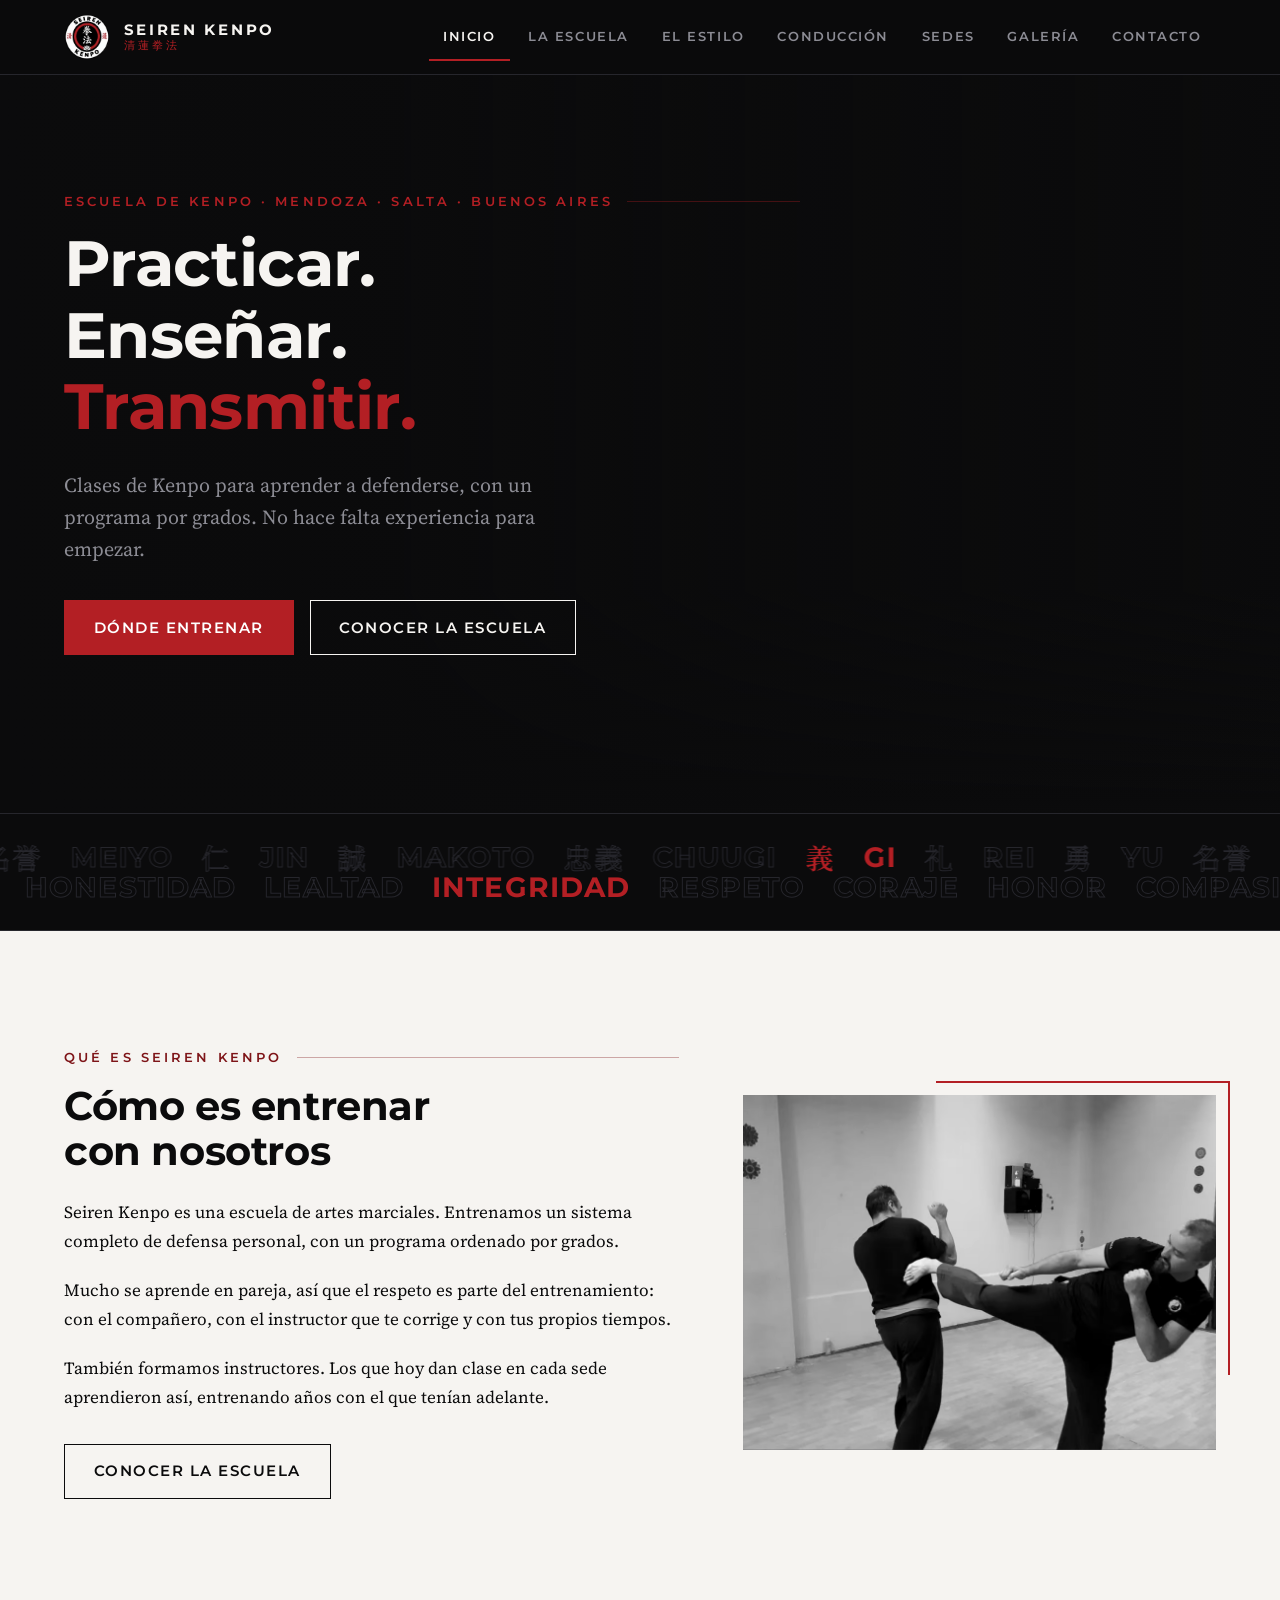
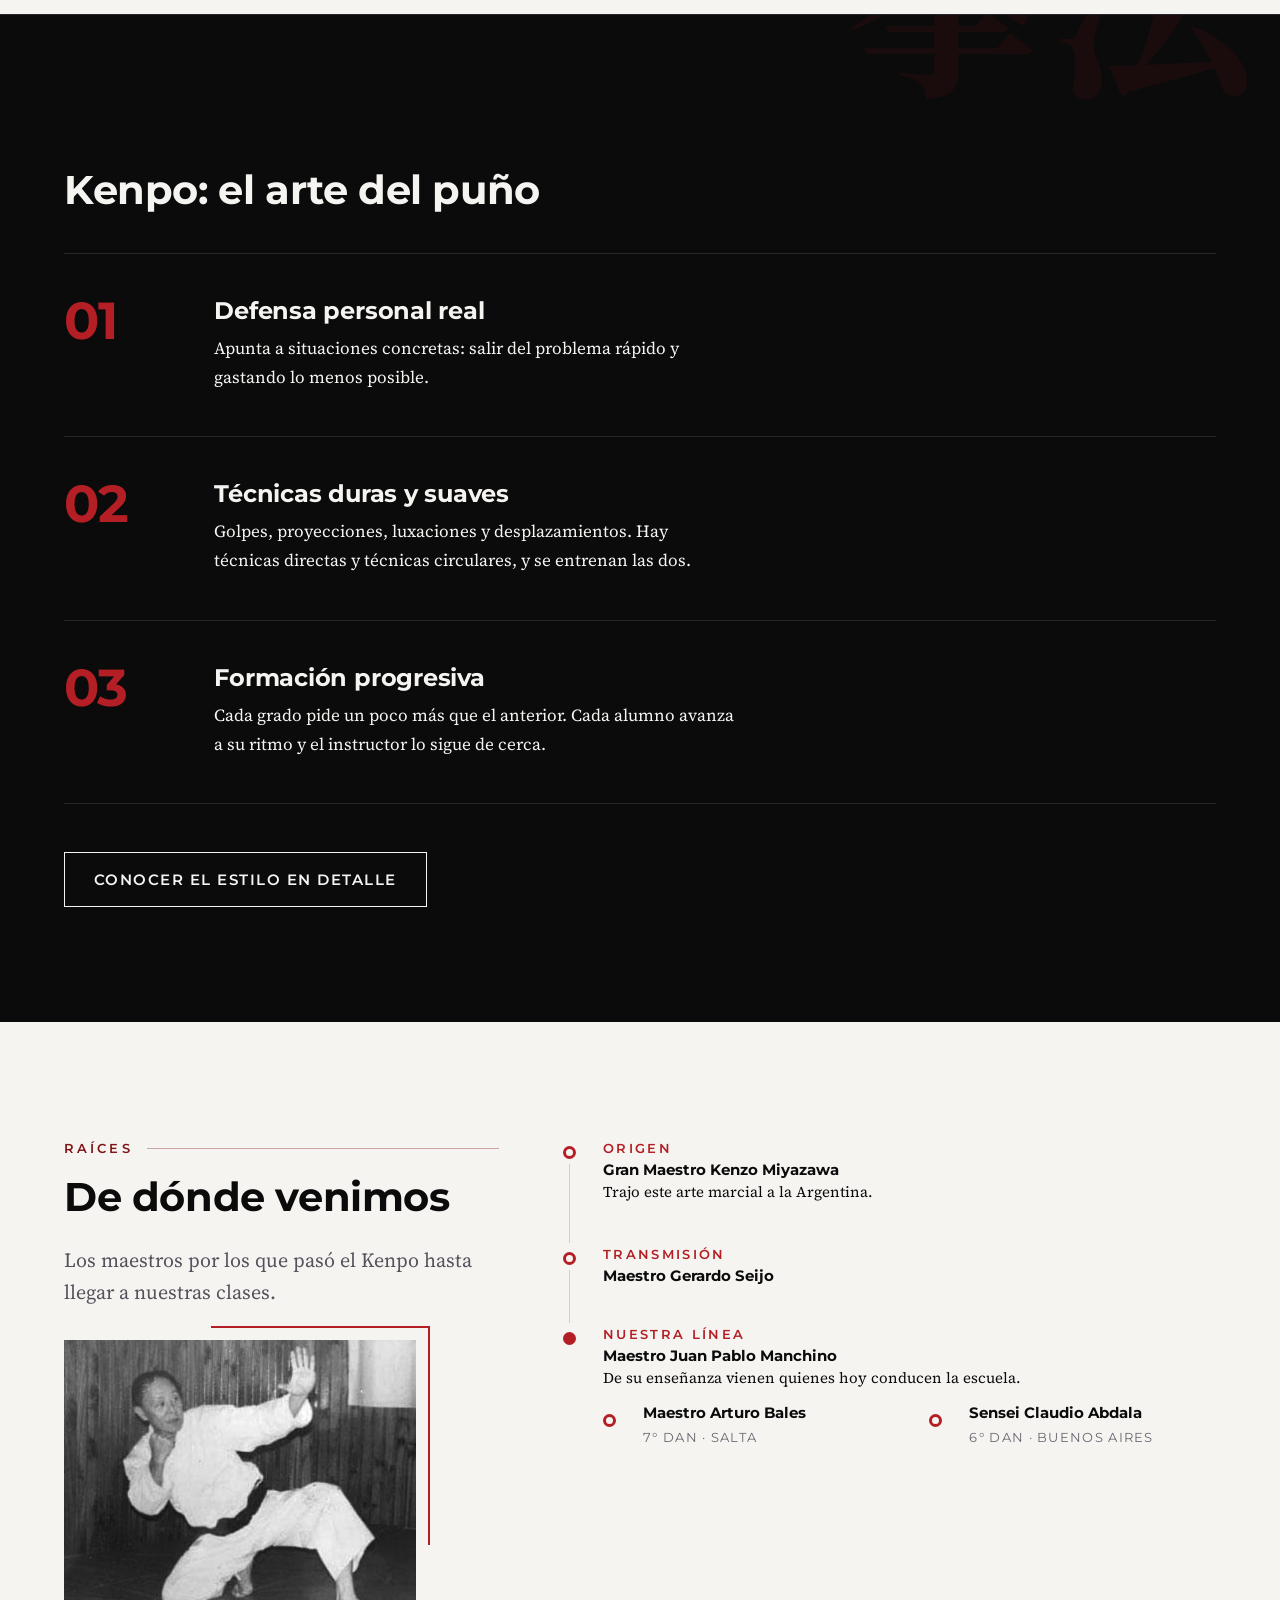
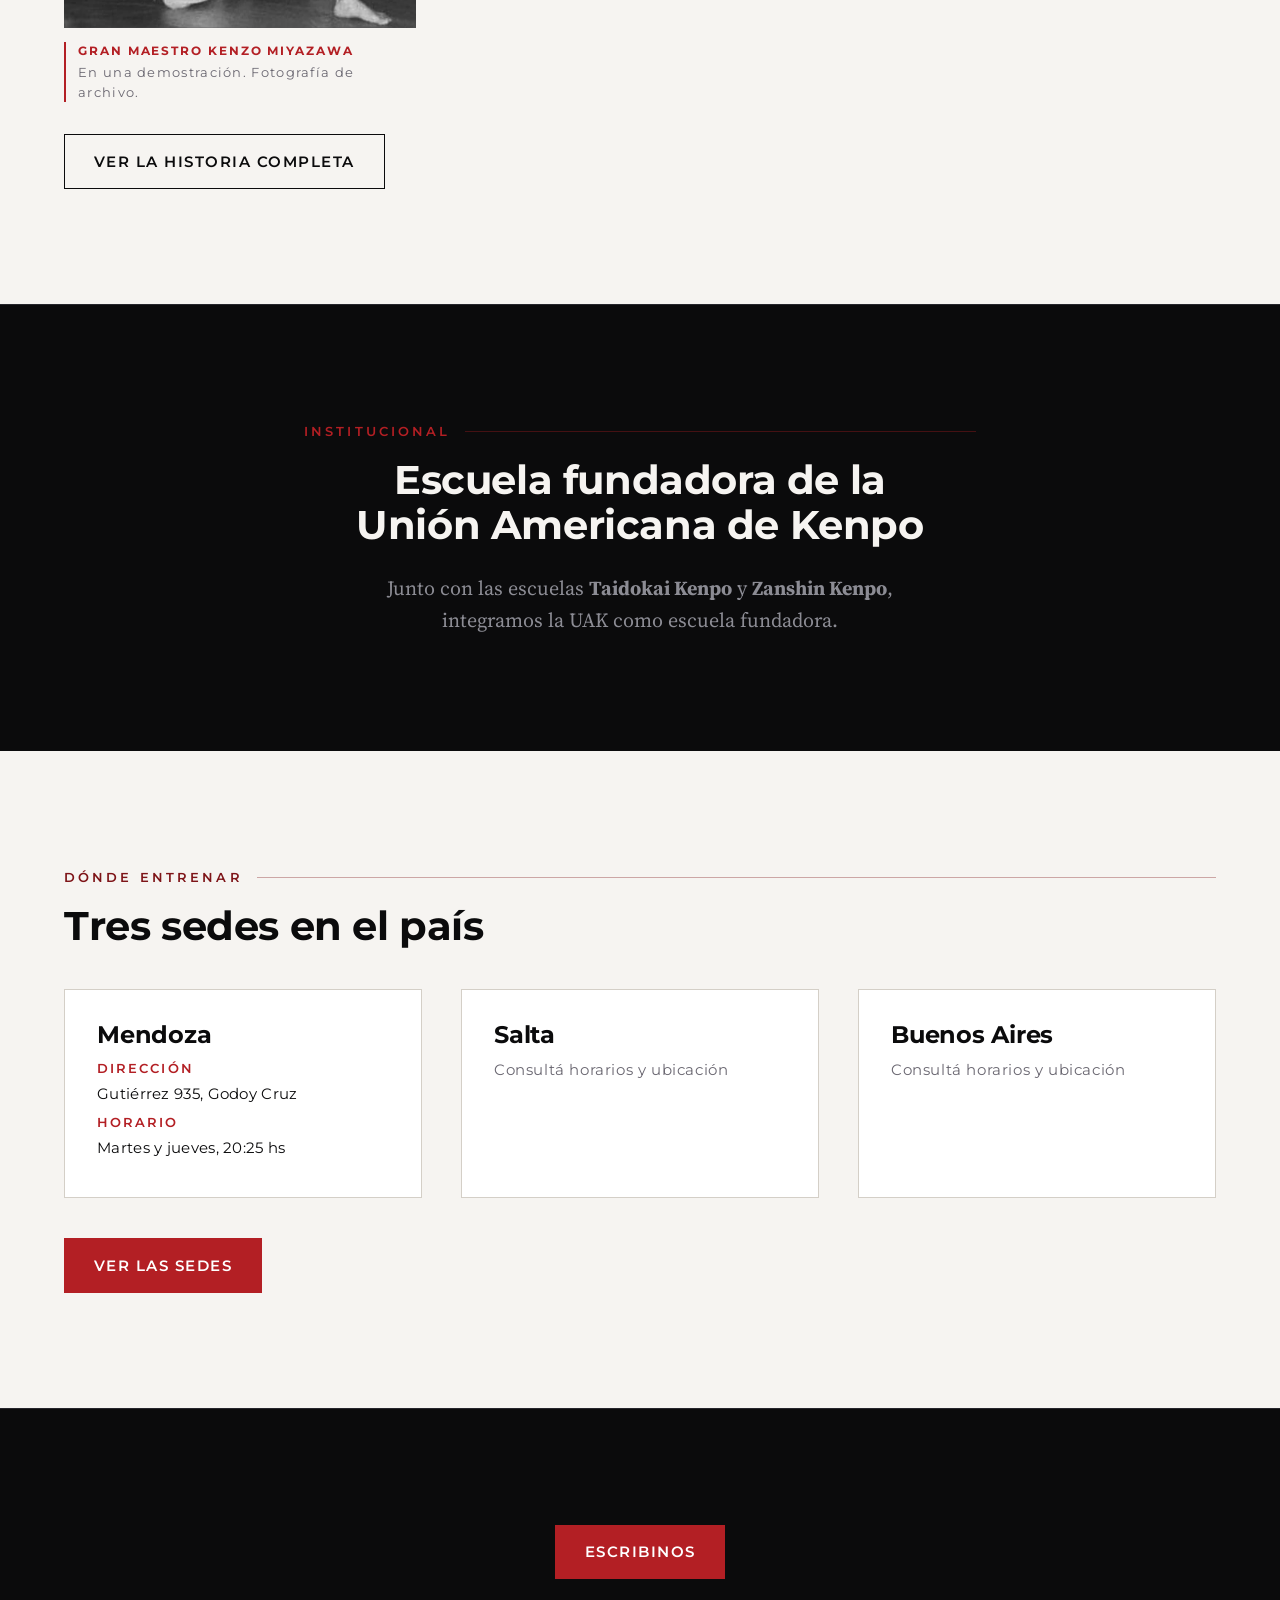
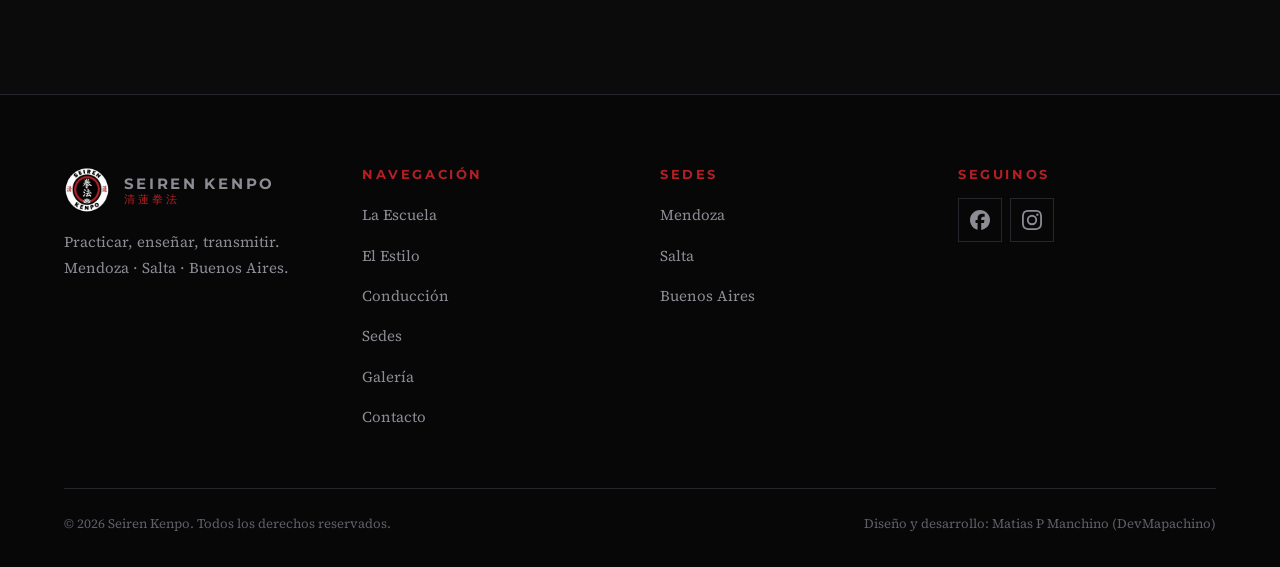
==== commit 69810c3c: "Conducción, sedes, galería y contacto terminados + textos" ====
--- a/index.html
+++ b/index.html
@@ -18,11 +18,11 @@
   <meta charset="UTF-8">
   <meta name="viewport" content="width=device-width, initial-scale=1">
 
-  <title>Seiren Kenpo — Escuela de arte marcial y defensa personal</title>
-  <meta name="description" content="Escuela de Kenpo en Mendoza, Salta y Buenos Aires. Practicar, enseñar y transmitir: formación progresiva, defensa personal real y respeto por el trabajo cotidiano.">
+  <title>Seiren Kenpo | Escuela de arte marcial y defensa personal</title>
+  <meta name="description" content="Escuela de Kenpo en Mendoza, Salta y Buenos Aires. Practicar, enseñar y transmitir: defensa personal y formación por grados. No hace falta experiencia para empezar.">
   <link rel="canonical" href="https://www.seirenkenpo.com.ar/">
 
-  <meta name="author" content="Manchino, Matías P — DevMapachino">
+  <meta name="author" content="Matias P Manchino (DevMapachino)">
   <meta name="robots" content="index, follow">
   <link rel="author" href="humans.txt">
 
@@ -30,8 +30,8 @@
   <meta property="og:site_name" content="Seiren Kenpo">
   <meta property="og:locale" content="es_AR">
   <meta property="og:url" content="https://www.seirenkenpo.com.ar/">
-  <meta property="og:title" content="Seiren Kenpo — Escuela de arte marcial y defensa personal">
-  <meta property="og:description" content="Escuela de Kenpo en Mendoza, Salta y Buenos Aires. Practicar, enseñar y transmitir: formación progresiva, defensa personal real y respeto por el trabajo cotidiano.">
+  <meta property="og:title" content="Seiren Kenpo | Escuela de arte marcial y defensa personal">
+  <meta property="og:description" content="Escuela de Kenpo en Mendoza, Salta y Buenos Aires. Practicar, enseñar y transmitir: defensa personal y formación por grados. No hace falta experiencia para empezar.">
   <meta property="og:image" content="https://www.seirenkenpo.com.ar/assets/img/marca/og-portada.jpg">
   <meta property="og:image:width" content="1200">
   <meta property="og:image:height" content="630">
@@ -44,6 +44,7 @@
   <link rel="preconnect" href="https://fonts.googleapis.com">
   <link rel="preconnect" href="https://fonts.gstatic.com" crossorigin>
   <link rel="stylesheet" href="https://fonts.googleapis.com/css2?family=Montserrat:wght@500;600;700&family=Source+Serif+4:ital,opsz,wght@0,8..60,400;0,8..60,600;1,8..60,400&display=swap">
+  <link rel="stylesheet" href="https://fonts.googleapis.com/css2?family=Noto+Serif+JP:wght@600;700&text=%E3%81%88%E3%81%8D%E4%B8%83%E4%B8%8A%E4%B8%8B%E4%B8%AD%E4%BA%8C%E4%BB%81%E4%BD%93%E5%85%AD%E5%8B%87%E5%8F%A4%E5%90%8D%E5%90%B8%E5%91%BC%E5%9B%9B%E5%A0%B4%E5%A3%AB%E5%BF%A0%E6%8B%B3%E6%8D%8C%E6%A7%8B%E6%AD%A6%E6%AE%B5%E6%B3%95%E6%B8%85%E7%A4%BC%E7%A8%BD%E7%AA%81%E7%BE%A9%E8%93%AE%E8%AA%89%E8%AA%A0%E9%81%93&display=swap">
   <link rel="stylesheet" href="assets/css/seiren.css">
 
   <script type="application/ld+json">
@@ -65,6 +66,19 @@
     "@type": "Organization",
     "name": "Unión Americana de Kenpo (UAK)"
   },
+  "location": [
+    {
+      "@type": "Place",
+      "name": "Seiren Kenpo, sede Mendoza",
+      "address": {
+        "@type": "PostalAddress",
+        "streetAddress": "Gutiérrez 935",
+        "addressLocality": "Godoy Cruz",
+        "addressRegion": "Mendoza",
+        "addressCountry": "AR"
+      }
+    }
+  ],
   "sameAs": [
     "https://www.facebook.com/seirenkenpo",
     "https://www.instagram.com/seirenkenpo/"
@@ -115,18 +129,19 @@
       <img src="assets/img/graf/portada.jpg" alt="" width="1900" height="791" fetchpriority="high" decoding="async">
     </picture>
     <div class="portada__velo" aria-hidden="true"></div>
-    <div class="contenedor portada__cuerpo">
+    <div class="contenedor">
+      <div class="portada__cuerpo">
       <p class="antetitulo revela">Escuela de Kenpo · Mendoza · Salta · Buenos Aires</p>
-      <h1 class="revela">Practicar.<br>Enseñar.<span class="linea2">Transmitir.</span></h1>
+      <h1 class="revela">Practicar.<br>Enseñar. <span class="linea2">Transmitir.</span></h1>
       <p class="bajada revela">
-        Preservamos el contenido técnico recibido y formamos nuevas generaciones
-        de practicantes e instructores. El compromiso se mide en el trabajo
-        cotidiano, dentro y fuera del dojo.
+        Clases de Kenpo para aprender a defenderse, con un programa por grados.
+        No hace falta experiencia para empezar.
       </p>
       <div class="portada__acciones">
         <a class="boton" href="sedes.html">Dónde entrenar</a>
         <a class="boton boton--linea" href="escuela.html">Conocer la escuela</a>
       </div>
+      </div>
     </div>
   </section>
 
@@ -140,21 +155,19 @@
       <div class="duo" style="align-items:center">
         <div class="duo__texto revela revela--izq">
           <p class="antetitulo revela">Qué es Seiren Kenpo</p>
-          <h2 class="revela">Una escuela que se mide en el dojo</h2>
+          <h2 class="revela">Cómo es entrenar con nosotros</h2>
           <p>
-            Seiren Kenpo es una escuela de artes marciales dedicada a la práctica,
-            la enseñanza y la formación. Entrenamos un sistema de defensa personal
-            completo, con un programa ordenado por grados y seguimiento personal
-            de cada alumno.
+            Seiren Kenpo es una escuela de artes marciales. Entrenamos un sistema
+            completo de defensa personal, con un programa ordenado por grados.
           </p>
           <p>
-            Lo que sostiene el trabajo no es la cantidad de técnicas sino el
-            respeto: por el compañero con el que se entrena, por el instructor
-            que corrige y por el propio proceso, que no se apura.
+            Mucho se aprende en pareja, así que el respeto es parte del
+            entrenamiento: con el compañero, con el instructor que te corrige y
+            con tus propios tiempos.
           </p>
           <p>
-            Formamos practicantes, y también formamos instructores. Enseñar es
-            parte de la práctica, no algo que viene después.
+            También formamos instructores. Los que hoy dan clase en cada sede
+            aprendieron así, entrenando años con el que tenían adelante.
           </p>
           <p style="margin-top:2rem">
             <a class="boton boton--linea" href="escuela.html">Conocer la escuela</a>
@@ -184,22 +197,22 @@
         <li>
           <div>
             <h3>Defensa personal real</h3>
-            <p>El trabajo se orienta a resolver situaciones concretas con la mayor
-               economía posible: salir del peligro, no prolongarlo.</p>
+            <p>Apunta a situaciones concretas: salir del problema rápido y gastando
+               lo menos posible.</p>
           </div>
         </li>
         <li>
           <div>
             <h3>Técnicas duras y suaves</h3>
-            <p>Golpes, proyecciones, luxaciones y desplazamientos. El estilo combina
-               lo directo con lo circular en vez de elegir uno solo.</p>
+            <p>Golpes, proyecciones, luxaciones y desplazamientos. Hay técnicas
+               directas y técnicas circulares, y se entrenan las dos.</p>
           </div>
         </li>
         <li>
           <div>
             <h3>Formación progresiva</h3>
-            <p>La práctica se ordena por grados, con exigencia creciente y
-               seguimiento personal de cada alumno.</p>
+            <p>Cada grado pide un poco más que el anterior. Cada alumno avanza a su
+               ritmo y el instructor lo sigue de cerca.</p>
           </div>
         </li>
       </ol>
@@ -217,8 +230,7 @@
           <p class="antetitulo revela">Raíces</p>
           <h2 class="revela">De dónde venimos</h2>
           <p class="bajada revela">
-            Nuestra formación tiene nombres. La línea que llega hasta hoy pasa
-            por cada uno de ellos.
+            Los maestros por los que pasó el Kenpo hasta llegar a nuestras clases.
           </p>
           <figure class="retrato revela revela--cortina" style="margin-top:2rem;max-width:22rem">
             <div class="retrato__marco">
@@ -230,7 +242,7 @@
             </div>
             <figcaption>
               <strong>Gran Maestro Kenzo Miyazawa</strong>
-              Trajo el Kenpo a la Argentina en los años sesenta.
+              En una demostración. Fotografía de archivo.
             </figcaption>
           </figure>
           <p class="revela" style="margin-top:2rem">
@@ -256,18 +268,18 @@
             <div class="nodo nodo--eje">
               <span class="nodo__rol">Nuestra línea</span>
               <p class="nodo__nombre">Maestro Juan Pablo Manchino</p>
-              <p>De su enseñanza vienen los maestros que hoy conducen la escuela.</p>
+              <p>De su enseñanza vienen quienes hoy conducen la escuela.</p>
             </div>
             <ul class="ramas">
               <li>
                 <div class="nodo">
-                  <p class="nodo__nombre">Mtro. Arturo Bales</p>
+                  <p class="nodo__nombre">Maestro Arturo Bales</p>
                   <span class="nodo__sede">7° Dan · Salta</span>
                 </div>
               </li>
               <li>
                 <div class="nodo">
-                  <p class="nodo__nombre">Mtro. Claudio Abdala</p>
+                  <p class="nodo__nombre">Sensei Claudio Abdala</p>
                   <span class="nodo__sede">6° Dan · Buenos Aires</span>
                 </div>
               </li>
@@ -371,7 +383,7 @@
 
     <div class="pie__legal">
       <p style="margin:0">© <span data-anio>2026</span> Seiren Kenpo. Todos los derechos reservados.</p>
-      <p style="margin:0">Diseño y desarrollo: Manchino, Matías P — DevMapachino</p>
+      <p style="margin:0">Diseño y desarrollo: Matias P Manchino (DevMapachino)</p>
     </div>
   </div>
 </footer>
--- a/assets/css/seiren.css
+++ b/assets/css/seiren.css
@@ -1,23 +1,14 @@
-/* =====================================================================
-   SEIREN KENPO — hoja de estilos
-   ---------------------------------------------------------------------
-   Sistema de diseño construido sobre el manual de marca:
-     rojo sangre #B31F24 (Pantone 186 C) · negro · blanco · Montserrat
-
-   Criterio: el rojo se usa como bisturí, no como fondo. Las secciones
-   alternan negro tinta y papel claro, y ese contraste es la estructura.
-   El motivo gráfico es el trazo de pincel del ensō que ya vive en el
-   emblema, no la fotografía.
-   ===================================================================== */
-
-/* ---------- Tokens ---------- */
+/*-------------------------------SEIREN KENPO------------------------------------------*/
+/* rojo #B31F24 · negro · blanco · Montserrat (manual de marca) */
+
+/*--------------TOKENS----------------------*/
 :root {
-  /* Marca */
+  /*marca*/
   --rojo:        #B31F24;
   --rojo-hondo:  #7E1418;
   --rojo-tenue:  rgba(179, 31, 36, 0.12);
 
-  /* Neutros con leve sesgo frío, para que el rojo cante */
+  /*neutros*/
   --tinta:       #0B0B0C;
   --tinta-suave: #16161A;
   --tinta-borde: #26262C;
@@ -26,11 +17,11 @@
   --papel-hondo: #E8E4DE;
   --papel-borde: #D4CFC7;
 
-  /* Tipografía */
+  /*tipografia*/
   --display: "Montserrat", "Segoe UI", Helvetica, Arial, sans-serif;
   --texto:   "Source Serif 4", Georgia, "Times New Roman", serif;
 
-  /* Escala tipográfica */
+  /*escala de letras*/
   --t-xs:   0.8125rem;
   --t-sm:   0.9375rem;
   --t-base: 1.0625rem;
@@ -39,17 +30,14 @@
   --t-2xl:  clamp(1.75rem, 3.2vw, 2.5rem);
   --t-3xl:  clamp(2.25rem, 5.5vw, 4rem);
 
-  /* Ritmo.
-     El margen lateral es un token aparte y se aplica como PADDING, no
-     restandolo del ancho: asi el texto nunca toca el borde de la pantalla
-     aunque el contenedor deje de estar centrado. */
+  /*el margen lateral va como padding, no restando del ancho*/
   --margen:  clamp(1.25rem, 4vw, 2.5rem);
   --ancho:   72rem;
   --angosto: 42rem;
   --aire:    clamp(4rem, 9vw, 8rem);
 }
 
-/* ---------- Base ---------- */
+/*--------------BASE----------------------*/
 *, *::before, *::after { box-sizing: border-box; }
 
 html { scroll-behavior: smooth; }
@@ -66,16 +54,14 @@
   text-rendering: optimizeLegibility;
 }
 
-/* height:auto no es decorativo: sin el, el atributo height="..." del HTML
-   queda como alto fijo en px, la imagen se deforma y aspect-ratio deja de
-   tener efecto porque ya no hay ninguna dimension en auto. */
+/*sin height:auto las fotos se deforman con el height del html*/
 img, picture, svg { max-width: 100%; height: auto; display: block; }
 
 a { color: inherit; }
 
 ::selection { background: var(--rojo); color: #fff; }
 
-/* Foco visible en todo el sitio. Se define una vez y no se toca. */
+/*foco visible*/
 :focus-visible {
   outline: 3px solid var(--rojo);
   outline-offset: 3px;
@@ -83,16 +69,16 @@
 }
 .seccion--papel :focus-visible { outline-color: var(--rojo-hondo); }
 
-/* ---------- Utilidades ---------- */
+/*--------------UTILIDADES----------------------*/
 .contenedor {
   width: 100%;
   max-width: calc(var(--ancho) + var(--margen) * 2);
   margin-inline: auto;
   padding-inline: var(--margen);
 }
-/* Modificador: la misma caja, mas angosta. Conserva el margen lateral. */
+/*mas angosto*/
 .contenedor.angosto { max-width: calc(var(--angosto) + var(--margen) * 2); }
-/* Si va anidado dentro de un contenedor, el margen ya lo puso el padre. */
+/*adentro de otro contenedor el margen ya lo pone el padre*/
 .contenedor .angosto { max-width: var(--angosto); padding-inline: 0; }
 
 .solo-lectores {
@@ -111,7 +97,7 @@
 }
 .saltar:focus { left: 0; }
 
-/* ---------- Tipografía ---------- */
+/*--------------TIPOGRAFÍA----------------------*/
 h1, h2, h3, h4 {
   font-family: var(--display);
   font-weight: 700;
@@ -127,8 +113,7 @@
 p { margin: 0 0 1.2em; }
 p:last-child { margin-bottom: 0; }
 
-/* El "antetítulo": etiqueta corta en versalitas sobre cada sección.
-   Es la voz institucional de la marca, tomada del manual. */
+/*antetitulo*/
 .antetitulo {
   font-family: var(--display);
   font-size: var(--t-xs);
@@ -157,7 +142,7 @@
 }
 .seccion--papel .bajada { color: #55525C; }
 
-/* Kanji decorativo, marca de agua del estilo */
+/*kanji de fondo*/
 .kanji {
   font-size: clamp(5rem, 16vw, 13rem);
   line-height: 1;
@@ -167,13 +152,16 @@
   user-select: none;
   pointer-events: none;
   font-family: "Noto Serif JP", var(--texto);
-}
-
-/* ---------- Secciones ---------- */
+  font-weight: 700;
+}
+
+/*--------------SECCIONES----------------------*/
 .seccion {
   padding-block: var(--aire);
   position: relative;
+  /*OJO: clip y no hidden, con hidden deja de andar el sticky*/
   overflow: hidden;
+  overflow: clip;
 }
 .seccion--papel {
   background: var(--papel);
@@ -182,7 +170,19 @@
 .seccion--papel .antetitulo { color: var(--rojo-hondo); }
 .seccion--borde { border-top: 1px solid var(--tinta-borde); }
 
-/* ---------- Botones ---------- */
+/*--------------PORTADILLA----------------------*/
+/*encabezado de las paginas interiores, todas del mismo alto*/
+.portadilla {
+  /*alto fijo en rem, con vh contacto quedaba mas alta que las otras*/
+  min-height: 30rem;
+  display: flex;
+  flex-direction: column;
+  justify-content: flex-start;
+}
+.portadilla .kanji { right: -1%; top: 14%; }
+@media (min-width: 48rem) { .portadilla { min-height: 35rem; } }
+
+/*--------------BOTONES----------------------*/
 .boton {
   display: inline-flex;
   align-items: center;
@@ -214,7 +214,7 @@
   color: #fff;
 }
 
-/* ---------- Cabecera y navegación ---------- */
+/*--------------CABECERA Y NAVEGACIÓN----------------------*/
 .cabecera {
   position: sticky;
   top: 0;
@@ -278,8 +278,7 @@
   border-bottom-color: var(--rojo);
 }
 
-/* Botón del menú en móvil. Tres líneas que giran hasta formar una X.
-   El tamaño visual es 44x44, así que no hace falta ampliar el área táctil. */
+/*boton hamburguesa*/
 .menu-boton {
   display: none;
   width: 44px; height: 44px;
@@ -303,44 +302,36 @@
 .menu-boton[aria-expanded="true"] span:nth-child(2) { opacity: 0; }
 .menu-boton[aria-expanded="true"] span:nth-child(3) { transform: translateY(-6px) rotate(-45deg); }
 
-/* ---------- Portada ---------- */
+/*--------------PORTADA----------------------*/
 .portada {
   position: relative;
   display: grid;
-  align-items: center;
+  align-items: start;           /*arriba, como en las interiores*/
   min-height: min(82vh, 760px);
-  padding-block: clamp(3rem, 8vw, 6rem);
+  padding-block: var(--aire);   /*mismo relleno que .seccion*/
   overflow: hidden;
   background:
     radial-gradient(ellipse 70% 90% at 78% 45%, rgba(179,31,36,0.16), transparent 62%),
     linear-gradient(160deg, #101014 0%, var(--tinta) 55%, #08080A 100%);
 }
-/* Fondo fotografico de la portada.
-   Va como <img> y no como background-image para poder servir avif y webp:
-   el mismo ahorro que en el resto de las fotos. El velo encima es lo que
-   garantiza el contraste del texto, no la suerte de la imagen. */
+/*foto de fondo como img para poder usar avif/webp*/
 .portada__fondo {
   position: absolute;
-  /* Sobresale arriba y abajo: la deriva la corre unos treinta pixeles y sin
-     ese margen quedaria una franja vacia en un borde. */
+  /*sobra arriba y abajo por la deriva*/
   inset: -7% 0;
   z-index: 0;
   pointer-events: none;
 }
 .portada__fondo img {
-  /* En pantalla ancha la imagen se ajusta al ANCHO, no al alto. Si llenara
-     el alto, se agrandaria tanto que el loto y la silueta caerian debajo
-     del parrafo. Ajustada al ancho, la mitad izquierda de la imagen (que es
-     negra) queda bajo el texto y todo lo que importa, a la derecha. */
+  /*pantalla ancha: ajusta al ancho asi el loto no queda abajo del texto*/
   position: absolute;
   right: 0;
   top: 50%;
   width: 100%;
-  min-width: 68rem;          /* en tablet no se achica de mas: se corta a la izquierda */
+  min-width: 68rem;          /*tablet*/
   height: auto;
   transform: translateY(-50%);
-  /* Arriba y abajo se funde con el negro de la portada: sin esto se veria
-     el borde recto donde el humo toca el limite de la foto. */
+  /*fundido con el negro arriba y abajo*/
   -webkit-mask-image: linear-gradient(180deg, transparent 0, #000 16%, #000 84%, transparent 100%);
           mask-image: linear-gradient(180deg, transparent 0, #000 16%, #000 84%, transparent 100%);
 }
@@ -357,9 +348,7 @@
       rgba(11, 11, 12, 0.10) 100%),
     linear-gradient(0deg, var(--tinta) 0%, rgba(11, 11, 12, 0) 30%);
 }
-/* Entre telefono y escritorio la foto no alcanza a correrse del todo a la
-   derecha: el velo lateral se estira para que el final del parrafo siga
-   cayendo sobre oscuro. */
+/*velo mas largo en tablet*/
 @media (min-width: 48.01rem) and (max-width: 75rem) {
   .portada__velo {
     background:
@@ -373,8 +362,7 @@
   }
 }
 
-/* En pantalla angosta el texto ocupa todo el ancho, asi que el velo deja de
-   ser lateral y pasa a ser vertical. */
+/*celu: el velo pasa a vertical*/
 @media (max-width: 48rem) {
   .portada__velo {
     background:
@@ -384,9 +372,7 @@
         rgba(11, 11, 12, 0.35) 78%,
         var(--tinta) 100%);
   }
-  /* En telefono vuelve a llenar la portada entera: la version chica es la
-     mitad derecha de la imagen, y 清蓮拳法 quedan detras del texto como una
-     marca de agua, oscurecidos por el velo. */
+  /*celu: foto entera (version chica)*/
   .portada__fondo img {
     top: 0;
     width: 100%;
@@ -409,7 +395,7 @@
   opacity: 0.5;
   pointer-events: none;
 }
-/* Con foto de fondo el degradado rojo sobra: lo tapa la imagen. */
+/*con foto no hace falta el degradado*/
 .portada--foto { background: var(--tinta); }
 
 .portada__cuerpo { position: relative; z-index: 1; max-width: 46rem; }
@@ -425,7 +411,7 @@
   margin-top: 2.2rem;
 }
 
-/* ---------- Rejillas ---------- */
+/*--------------REJILLAS----------------------*/
 .rejilla {
   display: grid;
   gap: clamp(1.5rem, 3vw, 2.5rem);
@@ -433,7 +419,7 @@
 .rejilla--2 { grid-template-columns: repeat(auto-fit, minmax(19rem, 1fr)); }
 .rejilla--3 { grid-template-columns: repeat(auto-fit, minmax(16rem, 1fr)); }
 
-/* ---------- Ficha (conducción, sedes) ---------- */
+/*--------------FICHA (CONDUCCIÓN, SEDES)----------------------*/
 .ficha {
   border: 1px solid var(--tinta-borde);
   padding: 2rem;
@@ -463,7 +449,7 @@
 }
 .seccion--papel .ficha__rol { color: #6A6771; }
 
-/* ---------- Línea de tiempo del linaje ---------- */
+/*--------------LÍNEA DE TIEMPO DEL LINAJE----------------------*/
 .linea-tiempo {
   list-style: none;
   margin: 0;
@@ -507,36 +493,7 @@
 }
 .hito h3 { font-size: var(--t-lg); margin-bottom: 0.3em; }
 
-/* ---------- Galería ---------- */
-.galeria {
-  display: grid;
-  grid-template-columns: repeat(auto-fill, minmax(15rem, 1fr));
-  gap: 0.75rem;
-}
-.galeria a {
-  display: block;
-  position: relative;
-  aspect-ratio: 4 / 3;
-  overflow: hidden;
-  background: var(--tinta-suave);
-}
-.galeria img {
-  width: 100%; height: 100%;
-  object-fit: cover;
-  filter: grayscale(1) contrast(1.06);
-  transition: filter 320ms ease, transform 420ms ease;
-}
-.galeria a:hover img,
-.galeria a:focus-visible img {
-  filter: grayscale(0) contrast(1);
-  transform: scale(1.04);
-}
-@media (prefers-reduced-motion: reduce) {
-  .galeria img { transition: none; }
-  .galeria a:hover img { transform: none; }
-}
-
-/* ---------- Cita ---------- */
+/*--------------CITA----------------------*/
 .cita {
   border-left: 3px solid var(--rojo);
   padding-left: clamp(1.25rem, 3vw, 2rem);
@@ -558,7 +515,7 @@
 }
 .seccion--papel .cita cite { color: #6A6771; }
 
-/* ---------- Pie ---------- */
+/*--------------PIE----------------------*/
 .pie {
   background: #070708;
   border-top: 1px solid var(--tinta-borde);
@@ -607,19 +564,10 @@
   font-size: var(--t-xs);
 }
 
-/* =====================================================================
-   MOVIMIENTO
-   ---------------------------------------------------------------------
-   Tres reglas que no se negocian:
-   1. Todo arranca VISIBLE. Lo que oculta es la clase .js, que pone el
-      propio script: si el JavaScript no corre, no se esconde nada.
-   2. Nada se mueve solo. Cada desplazamiento esta atado al scroll o a
-      una entrada en pantalla, asi que el usuario siempre lo controla
-      (WCAG 2.2.2: no hay contenido en movimiento que haya que pausar).
-   3. prefers-reduced-motion apaga todo de una sola vez, al final.
-   ===================================================================== */
-
-/* ---------- Revelado al entrar en pantalla ---------- */
+/*-------------------------------MOVIMIENTO------------------------------------------*/
+/*todo arranca visible (lo esconde .js), nada se mueve solo, reduced-motion apaga todo al final*/
+
+/*--------------REVELADO AL ENTRAR EN PANTALLA----------------------*/
 .js .revela {
   opacity: 0;
   transform: translateY(22px);
@@ -632,19 +580,12 @@
 }
 .js .revela.visible { opacity: 1; transform: none; }
 
-/* Variantes: de donde entra cada cosa. Sirven para que una fila de
-   elementos no entre toda igual y el ojo tenga por donde recorrerla. */
+/*variantes de entrada*/
 .js .revela--izq    { transform: translateX(-32px); }
 .js .revela--der    { transform: translateX(32px); }
 .js .revela--escala { transform: scale(0.94); }
 
-/* Cortina: la imagen se descubre de izquierda a derecha, como un trazo.
-   No mueve la foto, la va dejando ver.
-
-   El recorte va en el marco de adentro, nunca en el elemento que observa
-   el IntersectionObserver: un elemento recortado a cero ancho tiene area
-   de interseccion cero, no "entra" nunca en pantalla y se queda invisible
-   para siempre. Costo de aprender esto: una tarde. */
+/*cortina. OJO: el clip va en el marco de adentro, si va en el que mira el observer nunca aparece*/
 .js .revela--cortina { opacity: 1; transform: none; }
 .js .revela--cortina .retrato__marco {
   clip-path: inset(0 100% 0 0);
@@ -653,17 +594,14 @@
 }
 .js .revela--cortina.visible .retrato__marco { clip-path: inset(0 0 0 0); }
 
-/* ---------- Deriva (paralaje) ----------
-   El JS escribe --desliz con un valor en px segun el scroll. Se aplica
-   solo a elementos decorativos: si el calculo falla, no se mueve nada
-   y no se rompe ninguna lectura. */
+/*--------------DERIVA (paralaje)----------------------*/
+/*el js escribe --desliz segun el scroll, solo en cosas decorativas*/
 .deriva { transform: translate3d(0, var(--desliz, 0px), 0); will-change: transform; }
 .portada__enso.deriva {
   transform: translateY(-50%) translate3d(0, var(--desliz, 0px), 0) rotate(var(--giro, 0deg));
 }
 
-/* ---------- Entrada de la portada ----------
-   Una sola vez, al cargar. El texto sube escalonado y el enso crece. */
+/*--------------ENTRADA DE LA PORTADA----------------------*/
 .js .portada h1,
 .js .portada .antetitulo,
 .js .portada .bajada,
@@ -687,13 +625,13 @@
 }
 .js .portada.entrada .portada__enso { opacity: 0.5; }
 
-/* ---------- Cabecera que se compacta ---------- */
+/*--------------CABECERA QUE SE COMPACTA----------------------*/
 .cabecera__fila { transition: min-height 260ms ease; }
 .marca img      { transition: width 260ms ease, height 260ms ease; }
 .cabecera--compacta .cabecera__fila { min-height: 58px; }
 .cabecera--compacta .marca img      { width: 36px; height: 36px; }
 
-/* Barra de avance de lectura, pegada al borde inferior de la cabecera. */
+/*barra de progreso*/
 .cabecera__avance {
   position: absolute;
   left: 0; right: 0; bottom: -1px;
@@ -705,9 +643,8 @@
   pointer-events: none;
 }
 
-/* ---------- Cinta ----------
-   Tira de palabras que se corre en horizontal SEGUN EL SCROLL. No es un
-   marquee automatico: si la pagina esta quieta, la cinta esta quieta. */
+/*--------------CINTA----------------------*/
+/*se mueve con el scroll, si la pagina esta quieta la cinta tambien*/
 .cinta {
   overflow: hidden;
   border-block: 1px solid var(--tinta-borde);
@@ -734,8 +671,7 @@
 }
 .seccion--papel .cinta__pista span { color: var(--papel-borde); }
 
-/* Las palabras van en contorno. Si el navegador no sabe dibujar contorno de
-   texto, se quedan en relleno gris: se leen igual, solo pierden el gesto. */
+/*palabras en contorno (si no hay soporte quedan grises)*/
 @supports (-webkit-text-stroke: 1px red) {
   .cinta__pista span {
     color: transparent;
@@ -744,14 +680,13 @@
   .seccion--papel .cinta__pista span { -webkit-text-stroke-color: var(--papel-borde); }
 }
 
-/* Marcada: la palabra que sí importa, en rojo macizo. La elige quien
-   escribe el contenido, no un nth-child. */
+/*la marcada va en rojo*/
 .cinta__pista span.marcada {
   color: var(--rojo);
   -webkit-text-stroke: 0;
 }
 
-/* Kanji: no van en versalitas ni llevan interletra de titular. */
+/*kanji sin versalitas*/
 .cinta__pista span.jp {
   font-family: "Noto Serif JP", var(--texto);
   text-transform: none;
@@ -759,13 +694,12 @@
   font-weight: 600;
 }
 
-/* Cinta doble: dos pistas que se cruzan en sentidos opuestos. El cruce es
-   lo que se ve; una sola pista parece un cartel, dos parecen movimiento. */
+/*cinta doble, una pista para cada lado*/
 .cinta--doble .cinta__pista + .cinta__pista { margin-top: 0.15em; }
 .cinta--densa .cinta__pista span { font-size: clamp(1rem, 2.6vw, 1.75rem); }
 .cinta--densa .cinta__pista { gap: 1.75rem; }
 
-/* ---------- Un solo interruptor para apagar todo ---------- */
+/*--------------UN SOLO INTERRUPTOR PARA APAGAR TODO----------------------*/
 @media (prefers-reduced-motion: reduce) {
   .js .revela,
   .js .revela--cortina .retrato__marco,
@@ -783,10 +717,8 @@
   .cabecera__fila, .marca img { transition: none; }
 }
 
-/* ---------- Móvil ---------- */
-/* El menu pasa a hamburguesa por debajo de 68rem (1088 px). Con el corte
-   en 62rem, a 1024 px los siete enlaces no entraban en una linea y
-   "La Escuela" y "El Estilo" se partian en dos renglones. */
+/*--------------MÓVIL----------------------*/
+/*hamburguesa debajo de 68rem, a 1024px se partian "La Escuela" y "El Estilo"*/
 @media (max-width: 68rem) {
   .menu-boton { display: block; }
   .nav {
@@ -824,8 +756,7 @@
   .ficha { padding: 1.5rem; }
 }
 
-/* Los enlaces de las listas del pie median 21px de alto: por debajo del
-   minimo de WCAG 2.2 AA (2.5.8) y molestos de tocar en un telefono. */
+/*links del pie mas altos para tocarlos con el dedo*/
 .pie li a {
   display: inline-flex;
   align-items: center;
@@ -837,13 +768,9 @@
   .pie li { margin-bottom: 0; }
 }
 
-/* =====================================================================
-   COMPONENTES EDITORIALES
-   ===================================================================== */
-
-/* ---------- Lista numerada ----------
-   Reemplaza a las cajas apiladas. El numeral grande en rojo retoma el
-   motivo "01 / 05" que la escuela ya usa en sus carruseles de redes. */
+/*-------------------------------COMPONENTES------------------------------------------*/
+
+/*--------------LISTA NUMERADA----------------------*/
 .numerada { counter-reset: n; margin: 0; padding: 0; list-style: none; }
 
 .numerada > li {
@@ -875,9 +802,7 @@
   .numerada > li { grid-template-columns: 1fr; gap: 0.5rem; }
 }
 
-/* ---------- Árbol de linaje ----------
-   Tronco vertical que se abre en ramas. Es una lista anidada de verdad,
-   así que un lector de pantalla la recorre como la jerarquía que es. */
+/*--------------ARBOL DEL LINAJE----------------------*/
 .arbol, .arbol ul { list-style: none; margin: 0; padding: 0; }
 
 .arbol li { position: relative; }
@@ -889,7 +814,7 @@
   padding-left: 2.5rem;
   padding-bottom: 0.35rem;
 }
-.nodo::before {           /* el punto */
+.nodo::before {           /*punto*/
   content: "";
   position: absolute;
   left: 0; top: 0.55em;
@@ -901,7 +826,7 @@
 }
 .seccion:not(.seccion--papel) .nodo::before { background: var(--tinta); }
 
-.nodo::after {            /* el tronco que baja */
+.nodo::after {            /*tronco*/
   content: "";
   position: absolute;
   left: 6px; top: 1.6em; bottom: -2rem;
@@ -912,7 +837,7 @@
 .arbol > li:last-child > .nodo::after,
 .arbol li:last-child > .nodo:last-child::after { display: none; }
 
-/* El nodo central de la escuela se marca con un punto lleno */
+/*nodo de la escuela con punto lleno*/
 .nodo--eje::before { background: var(--rojo); }
 
 .nodo__rol {
@@ -942,7 +867,7 @@
 }
 .seccion--papel .nodo__sede { color: #6A6771; }
 
-/* Las ramas se indentan y arrancan con una guía horizontal */
+/*ramas*/
 .arbol .ramas {
   margin-left: 2.5rem;
   padding-top: 0.5rem;
@@ -954,7 +879,7 @@
 }
 .arbol .ramas > li > .nodo::after { display: none; }
 
-/* ---------- Dato suelto (dirección, horario) ---------- */
+/*--------------DATO SUELTO (DIRECCIÓN, HORARIO)----------------------*/
 .dato {
   display: block;
   font-family: var(--display);
@@ -972,9 +897,8 @@
   margin-bottom: 0.1rem;
 }
 
-/* ---------- Duo: columna de texto + figura ----------
-   Dos columnas asimetricas. La figura queda pegada mientras el texto
-   sigue subiendo, que es lo que le da movimiento a la lectura larga. */
+/*--------------DUO (texto + foto)----------------------*/
+/*la foto queda fija mientras baja el texto*/
 .duo {
   display: grid;
   gap: clamp(2rem, 5vw, 4rem);
@@ -982,16 +906,16 @@
 }
 @media (min-width: 56rem) {
   .duo { grid-template-columns: minmax(0, 1.3fr) minmax(0, 1fr); }
-  /* Tronco: al reves, la columna ancha es la de la derecha. */
+  /*tronco: la columna ancha es la derecha*/
   .duo--tronco { grid-template-columns: minmax(0, 1fr) minmax(0, 1.5fr); }
   .duo--invertido .duo__texto { order: 2; }
-  .duo__figura { position: sticky; top: 7rem; }
+  /*OJO: .retrato.duo__figura con las dos clases, si no el position:relative de .retrato le gana*/
+  .duo__figura,
+  .retrato.duo__figura { position: sticky; top: 7rem; }
 }
 .duo__texto { max-width: 46rem; }
 
-/* ---------- Retrato ----------
-   Foto con marco corrido en rojo. El marco se dibuja detras y sobresale:
-   el mismo gesto del sello, sin decorar de mas. */
+/*--------------RETRATO----------------------*/
 .retrato { margin: 0; position: relative; }
 .retrato::before {
   content: "";
@@ -1033,9 +957,7 @@
   margin-bottom: 0.2rem;
 }
 
-/* ---------- Tira de archivo ----------
-   Fila de fotos chicas que entran escalonadas. Sirve de respiro entre
-   dos bloques de texto largo. */
+/*--------------TIRA DE FOTOS----------------------*/
 .tira {
   display: grid;
   grid-template-columns: repeat(auto-fit, minmax(11rem, 1fr));
@@ -1055,11 +977,7 @@
   .retrato:hover img { transform: none; }
 }
 
-/* ---------- Glosario ----------
-   Cada concepto del sistema con su ideograma al costado, en contorno rojo,
-   igual que las palabras de la cinta. Es una lista de definiciones de
-   verdad, sin cajas: el ideograma hace de titular y el borde superior
-   separa una entrada de la siguiente. */
+/*--------------GLOSARIO----------------------*/
 .glosario { list-style: none; margin: 0; padding: 0; }
 
 .glosario > li {
@@ -1080,6 +998,7 @@
 .glosario__jp {
   display: block;
   font-family: "Noto Serif JP", var(--texto);
+  font-weight: 700;
   font-size: clamp(2.75rem, 8vw, 5rem);
   line-height: 0.95;
   color: var(--rojo);
@@ -1100,15 +1019,12 @@
 .glosario h3 { margin-bottom: 0.4em; }
 .glosario p  { max-width: 60ch; }
 
-/* Lista de variantes dentro de una entrada (los tipos de golpe, las tres
-   alturas). Guion rojo en vez de punto: no es una enumeracion suelta, es el
-   despliegue de lo que acaba de nombrarse. */
+/*detalle (tipos de golpe, alturas)*/
 .glosario__detalle {
   list-style: none;
   margin: 1.25rem 0 0;
   padding: 0;
-  max-width: 62ch;   /* la misma medida que los parrafos: si no, el detalle
-                        corre el doble de ancho que el texto que lo explica */
+  max-width: 62ch;   /*mismo ancho que los parrafos*/
 }
 .glosario__detalle li {
   position: relative;
@@ -1133,9 +1049,7 @@
   display: block;
 }
 
-/* ---------- Numerada con ideograma ----------
-   La misma lista de la portada, pero el marcador es el kanji de la virtud
-   en lugar del numeral. Mismo esqueleto, otra voz. */
+/*--------------NUMERADA CON KANJI (bushido)----------------------*/
 .numerada--kanji > li::before {
   content: attr(data-jp);
   font-family: "Noto Serif JP", var(--texto);
@@ -1153,3 +1067,792 @@
   color: var(--rojo);
   margin-bottom: 0.35rem;
 }
+
+/*--------------PLANTEL----------------------*/
+.plantel { list-style: none; margin: 0; padding: 0; }
+
+.plantel > li {
+  display: grid;
+  gap: clamp(0.75rem, 3vw, 2.5rem);
+  padding-block: clamp(2rem, 5vw, 3rem);
+  border-top: 1px solid var(--tinta-borde);
+  align-items: start;
+}
+.seccion--papel .plantel > li { border-top-color: var(--papel-borde); }
+.plantel > li:last-child { border-bottom: 1px solid var(--tinta-borde); }
+.seccion--papel .plantel > li:last-child { border-bottom-color: var(--papel-borde); }
+
+@media (min-width: 52rem) {
+  .plantel > li { grid-template-columns: minmax(9rem, 15rem) 1fr; }
+}
+
+.plantel__jp {
+  display: block;
+  font-family: "Noto Serif JP", var(--texto);
+  font-weight: 700;
+  font-size: clamp(2.75rem, 8vw, 4.5rem);
+  line-height: 0.95;
+  color: var(--rojo);
+}
+/*relleno y no contorno, sobre claro el contorno queda finito*/
+.plantel__dan {
+  display: block;
+  font-family: var(--display);
+  font-size: var(--t-xs);
+  font-weight: 700;
+  letter-spacing: 0.24em;
+  text-transform: uppercase;
+  color: var(--rojo);
+  margin-top: 0.7rem;
+}
+.seccion--papel .plantel__dan { color: var(--rojo-hondo); }
+
+/*una marca por dan, se llena cuando aparece*/
+.plantel__marcas {
+  display: block;
+  height: 12px;
+  margin-top: 0.8rem;
+  width: calc(var(--n) * 14px - 5px);
+  background: repeating-linear-gradient(90deg, var(--rojo) 0 9px, transparent 9px 14px);
+  transition: width 900ms cubic-bezier(0.65, 0, 0.35, 1) 300ms;
+}
+.js .plantel > li:not(.visible) .plantel__marcas { width: 0; }
+
+.plantel__rol {
+  display: block;
+  font-family: var(--display);
+  font-size: var(--t-xs);
+  font-weight: 700;
+  letter-spacing: 0.2em;
+  text-transform: uppercase;
+  color: var(--rojo);
+  margin-bottom: 0.4rem;
+}
+.seccion--papel .plantel__rol { color: var(--rojo-hondo); }
+.plantel h3 { font-size: clamp(1.5rem, 3vw, 2rem); margin-bottom: 0.35em; }
+.plantel p  { max-width: 58ch; }
+.plantel__formacion {
+  font-family: var(--display);
+  font-size: var(--t-sm);
+  color: var(--humo);
+  margin-top: 0.9rem;
+}
+.seccion--papel .plantel__formacion { color: #5E5B66; }
+.plantel__formacion strong { color: inherit; font-weight: 700; }
+.seccion--papel .plantel__formacion strong { color: var(--tinta); }
+
+/*--------------ENLACE CON FLECHA----------------------*/
+.enlace-flecha {
+  display: inline-flex;
+  align-items: center;
+  gap: 0.55rem;
+  min-height: 44px;
+  font-family: var(--display);
+  font-size: var(--t-xs);
+  font-weight: 700;
+  letter-spacing: 0.16em;
+  text-transform: uppercase;
+  text-decoration: none;
+  color: var(--papel);
+}
+.seccion--papel .enlace-flecha { color: var(--rojo-hondo); }
+.enlace-flecha::after {
+  content: "\2192";
+  color: var(--rojo);
+  transition: transform 200ms ease;
+}
+.seccion--papel .enlace-flecha::after { color: inherit; }
+.enlace-flecha:hover { text-decoration: underline; text-underline-offset: 4px; }
+.enlace-flecha:hover::after { transform: translateX(4px); }
+
+@media (prefers-reduced-motion: reduce) {
+  .plantel__marcas { transition: none; }
+  .js .plantel > li:not(.visible) .plantel__marcas { width: calc(var(--n) * 14px - 5px); }
+  .enlace-flecha::after { transition: none; }
+}
+
+/*--------------SEDE----------------------*/
+.sede__nombre {
+  font-family: var(--display);
+  font-weight: 700;
+  font-size: clamp(2.75rem, 8vw, 5.25rem);
+  line-height: 0.95;
+  letter-spacing: -0.02em;
+  margin: 0 0 0.25em;
+}
+
+.datos { margin: 1.75rem 0 0; }
+.datos > div {
+  display: grid;
+  grid-template-columns: minmax(7.5rem, 10rem) 1fr;
+  gap: 1rem;
+  padding-block: 1rem;
+  border-top: 1px solid var(--tinta-borde);
+}
+.seccion--papel .datos > div { border-top-color: var(--papel-borde); }
+.datos > div:last-child { border-bottom: 1px solid var(--tinta-borde); }
+.seccion--papel .datos > div:last-child { border-bottom-color: var(--papel-borde); }
+.datos dt {
+  font-family: var(--display);
+  font-size: var(--t-xs);
+  font-weight: 700;
+  letter-spacing: 0.18em;
+  text-transform: uppercase;
+  color: var(--rojo);
+  padding-top: 0.25em;
+}
+.seccion--papel .datos dt { color: var(--rojo-hondo); }
+.datos dd {
+  margin: 0;
+  font-family: var(--display);
+  font-size: var(--t-base);
+  line-height: 1.55;
+}
+.datos dd .enlace-flecha { min-height: 36px; margin-top: 0.15rem; }
+.datos a:not(.enlace-flecha) {
+  color: inherit;
+  text-decoration-color: var(--rojo);
+  text-decoration-thickness: 1px;
+  text-underline-offset: 4px;
+}
+.datos a:not(.enlace-flecha):hover { text-decoration-thickness: 2px; }
+/*grado al lado del nombre*/
+.datos .grado {
+  display: inline-block;
+  margin-left: 0.35rem;
+  font-size: var(--t-xs);
+  font-weight: 600;
+  letter-spacing: 0.14em;
+  text-transform: uppercase;
+  white-space: nowrap;
+  color: var(--humo);
+}
+.seccion--papel .datos .grado { color: #5E5B66; }
+/*lo que falta confirmar*/
+.datos .a-consultar { color: var(--humo); }
+.seccion--papel .datos .a-consultar { color: #5E5B66; }
+
+@media (max-width: 34rem) {
+  .datos > div { grid-template-columns: 1fr; gap: 0.3rem; }
+}
+
+/*que la cabecera no tape el titulo al saltar*/
+section[id], li[id] { scroll-margin-top: 5rem; }
+
+/*-------------------------------GALERIA------------------------------------------*/
+
+/*--------------FILTROS----------------------*/
+/*sin js no se muestran*/
+.filtros {
+  display: none;
+  position: sticky;
+  top: 59px;                    /*abajo de la cabecera*/
+  z-index: 20;
+  flex-wrap: wrap;
+  gap: 0.5rem;
+  padding-block: 1rem;
+  margin-bottom: clamp(1.75rem, 4vw, 2.75rem);
+  background: var(--papel);
+  border-bottom: 1px solid var(--papel-borde);
+}
+.js .filtros { display: flex; }
+
+.filtro {
+  display: inline-flex;
+  align-items: center;
+  gap: 0.55rem;
+  min-height: 44px;
+  padding: 0.55rem 1rem;
+  font-family: var(--display);
+  font-size: var(--t-xs);
+  font-weight: 700;
+  letter-spacing: 0.14em;
+  text-transform: uppercase;
+  color: var(--tinta);
+  background: transparent;
+  border: 1px solid var(--papel-borde);
+  cursor: pointer;
+  scroll-margin-top: 6rem;
+  transition: background 180ms ease, color 180ms ease, border-color 180ms ease;
+}
+.filtro:hover { border-color: var(--tinta); }
+.filtro[aria-pressed="true"] {
+  background: var(--tinta);
+  border-color: var(--tinta);
+  color: var(--papel);
+}
+.filtro__n { font-weight: 600; color: var(--rojo-hondo); letter-spacing: 0.04em; }
+
+/*celu: una sola fila que se desliza*/
+@media (max-width: 40rem) {
+  .js .filtros {
+    flex-wrap: nowrap;
+    overflow-x: auto;
+    scrollbar-width: none;
+    margin-inline: calc(var(--margen) * -1);
+    padding-inline: var(--margen);
+    -webkit-mask-image: linear-gradient(90deg, #000 85%, transparent);
+            mask-image: linear-gradient(90deg, #000 85%, transparent);
+  }
+  .js .filtros::-webkit-scrollbar { display: none; }
+  .filtro { flex: 0 0 auto; }
+}
+.filtro[aria-pressed="true"] .filtro__n { color: rgba(246, 244, 241, 0.6); }
+
+/*--------------MURO----------------------*/
+.muro {
+  columns: 3 17rem;
+  column-gap: clamp(1rem, 2.5vw, 1.75rem);
+}
+.obra {
+  break-inside: avoid;
+  margin: 0 0 clamp(1.75rem, 3.5vw, 2.5rem);
+}
+.obra[hidden] { display: none; }
+
+/*con js pasa a grilla asi se lee 01, 02, 03 (el js calcula las filas)*/
+.muro--grilla {
+  columns: auto;
+  display: grid;
+  grid-template-columns: repeat(auto-fill, minmax(17rem, 1fr));
+  grid-auto-rows: 4px;
+  column-gap: clamp(1rem, 2.5vw, 1.75rem);
+  --sep: 40px;
+}
+@media (max-width: 40rem) { .muro--grilla { --sep: 28px; } }
+.muro--grilla .obra {
+  margin: 0;
+  align-self: start;
+  grid-row-end: span var(--filas, 80);
+}
+
+.obra__enlace {
+  display: block;
+  position: relative;
+  overflow: hidden;
+  background: var(--papel-hondo);
+  cursor: zoom-in;
+}
+.obra__enlace img {
+  width: 100%;
+  height: auto;
+  filter: grayscale(1) contrast(1.05);
+  transition: filter 450ms ease, transform 700ms cubic-bezier(0.22, 0.61, 0.36, 1);
+}
+.obra__enlace:hover img,
+.obra__enlace:focus-visible img { filter: none; transform: scale(1.035); }
+
+/*esquina roja en hover*/
+.obra__enlace::after {
+  content: "";
+  position: absolute;
+  top: 10px; right: 10px;
+  width: 30px; height: 30px;
+  border-top: 2px solid var(--rojo);
+  border-right: 2px solid var(--rojo);
+  opacity: 0;
+  transform: translate(-8px, 8px);
+  transition: opacity 250ms ease, transform 300ms ease;
+  pointer-events: none;
+}
+.obra__enlace:hover::after,
+.obra__enlace:focus-visible::after { opacity: 1; transform: none; }
+
+/*epigrafe*/
+.obra__pie {
+  display: grid;
+  grid-template-columns: auto 1fr;
+  column-gap: 0.8rem;
+  row-gap: 0.2rem;
+  margin-top: 0.8rem;
+}
+.obra__num {
+  grid-row: span 2;
+  font-family: var(--display);
+  font-weight: 700;
+  font-size: var(--t-lg);
+  line-height: 1;
+  color: var(--rojo);
+  padding-top: 0.1rem;
+}
+.obra__cat {
+  font-family: var(--display);
+  font-size: 0.6875rem;
+  font-weight: 700;
+  letter-spacing: 0.2em;
+  text-transform: uppercase;
+  color: #6A6771;
+}
+.obra__txt { font-size: var(--t-sm); line-height: 1.5; color: var(--tinta); }
+.obra__txt:empty { display: none; }
+
+/*entrada al filtrar*/
+.obra.entra {
+  animation: obraEntra 520ms cubic-bezier(0.22, 0.61, 0.36, 1) both;
+  animation-delay: calc(var(--e, 0) * 55ms);
+}
+@keyframes obraEntra { from { opacity: 0; transform: translateY(16px); } }
+
+/*--------------VISOR----------------------*/
+html.visor-abierto { overflow: hidden; }
+
+.visor {
+  width: 100vw;
+  height: 100vh;
+  height: 100dvh;
+  max-width: none;
+  max-height: none;
+  margin: 0;
+  padding: 0;
+  border: 0;
+  background: rgba(8, 8, 10, 0.97);
+  color: var(--papel);
+  overflow: hidden;
+}
+.visor::backdrop { background: rgba(0, 0, 0, 0.7); }
+
+.visor__obra {
+  margin: 0;
+  height: 100%;
+  display: grid;
+  grid-template-columns: minmax(0, 1fr) minmax(17rem, 25rem);
+}
+
+.visor__imagen {
+  position: relative;
+  min-height: 0;
+  display: flex;
+  align-items: center;
+  justify-content: center;
+  padding: clamp(1rem, 4vw, 4rem) clamp(4.5rem, 7vw, 6rem);
+  touch-action: pan-y;
+}
+.visor__imagen img {
+  max-width: 100%;
+  max-height: calc(100dvh - 8rem);
+  width: auto;
+  height: auto;
+  box-shadow: 0 30px 90px rgba(0, 0, 0, 0.55);
+  transition: opacity 260ms ease, transform 380ms cubic-bezier(0.22, 0.61, 0.36, 1);
+}
+/*cambio de foto*/
+.visor.cambiando .visor__imagen img { opacity: 0; transform: translateX(var(--desde, 0px)); }
+
+.visor__lado {
+  display: flex;
+  flex-direction: column;
+  justify-content: center;
+  gap: 1.1rem;
+  padding: clamp(1.75rem, 3vw, 3rem);
+  background: #0E0E10;
+  border-left: 1px solid var(--tinta-borde);
+}
+.visor__num {
+  margin: 0;
+  font-family: var(--display);
+  font-weight: 700;
+  font-size: clamp(3rem, 6vw, 4.75rem);
+  line-height: 0.9;
+  color: var(--rojo);
+  letter-spacing: -0.02em;
+}
+.visor__total {
+  font-size: var(--t-lg);
+  font-weight: 600;
+  color: var(--humo);
+  letter-spacing: 0.02em;
+}
+.visor__cat { margin: 0; }
+.visor__txt {
+  margin: 0;
+  font-size: var(--t-lg);
+  line-height: 1.6;
+  color: var(--papel);
+}
+.visor__txt:empty::before { content: "Sin descripci\00f3n."; color: var(--humo); }
+.visor__avance { height: 2px; background: var(--tinta-borde); }
+.visor__avance span {
+  display: block;
+  height: 100%;
+  width: 0;
+  background: var(--rojo);
+  transition: width 380ms ease;
+}
+.visor__ayuda {
+  margin: 0;
+  font-family: var(--display);
+  font-size: var(--t-xs);
+  letter-spacing: 0.08em;
+  color: var(--humo);
+}
+.visor__ayuda kbd {
+  font-family: inherit;
+  padding: 0.1rem 0.4rem;
+  border: 1px solid var(--tinta-borde);
+  border-radius: 3px;
+}
+
+.visor__boton {
+  position: absolute;
+  z-index: 2;
+  width: 52px;
+  height: 52px;
+  display: inline-flex;
+  align-items: center;
+  justify-content: center;
+  padding: 0;
+  font-size: 1.35rem;
+  line-height: 1;
+  color: var(--papel);
+  background: rgba(11, 11, 12, 0.72);
+  border: 1px solid var(--tinta-borde);
+  cursor: pointer;
+  transition: border-color 180ms ease, background 180ms ease;
+}
+.visor__boton:hover { border-color: var(--rojo); background: rgba(179, 31, 36, 0.25); }
+.visor__cerrar { top: 1rem; right: 1rem; }
+.visor__prev { left: 1rem; top: 50%; transform: translateY(-50%); }
+.visor__next { right: 1rem; top: 50%; transform: translateY(-50%); }
+
+/*pantalla angosta*/
+@media (max-width: 56rem) {
+  .visor__obra {
+    grid-template-columns: 1fr;
+    grid-template-rows: minmax(0, 1fr) auto;
+  }
+  .visor__imagen { padding: 4.25rem 0.75rem 0.75rem; }
+  .visor__imagen img { max-height: 58dvh; }
+  .visor__lado {
+    border-left: 0;
+    border-top: 1px solid var(--tinta-borde);
+    padding: 1.25rem 1.25rem calc(1.25rem + 52px + 1rem);
+    gap: 0.6rem;
+  }
+  .visor__num { font-size: 2.5rem; }
+  .visor__txt { font-size: var(--t-base); }
+  .visor__ayuda { display: none; }
+  .visor__prev, .visor__next { position: fixed; top: auto; bottom: 1rem; transform: none; }
+}
+
+@media (prefers-reduced-motion: reduce) {
+  .obra__enlace img, .obra__enlace::after,
+  .visor__imagen img, .visor__avance span { transition: none; }
+  .obra.entra { animation: none; }
+  .obra__enlace:hover img { transform: none; }
+}
+
+/*-------------------------------CONTACTO------------------------------------------*/
+/*no hay form con envio: arma el mensaje, lo copia y abre messenger/instagram*/
+
+/*sin js no se muestra*/
+.armador-seccion { display: none; }
+.js .armador-seccion { display: block; }
+
+/*--------------PASOS----------------------*/
+.paso {
+  border: 0;
+  margin: 0 0 clamp(2rem, 4vw, 2.75rem);
+  padding: 0;
+  min-width: 0;
+}
+.paso legend {
+  display: flex;
+  align-items: baseline;
+  gap: 0.8rem;
+  padding: 0;
+  margin-bottom: 1rem;
+  font-family: var(--display);
+  font-weight: 700;
+  font-size: var(--t-lg);
+  line-height: 1.3;
+}
+.paso__num {
+  font-size: var(--t-xs);
+  letter-spacing: 0.2em;
+  color: var(--rojo-hondo);
+}
+.paso__opcional {
+  font-size: var(--t-xs);
+  font-weight: 600;
+  letter-spacing: 0.1em;
+  text-transform: uppercase;
+  color: #6A6771;
+}
+
+/*--------------OPCIONES----------------------*/
+/*el input queda invisible pero se usa con teclado*/
+.opcion { position: relative; display: block; cursor: pointer; }
+.opcion input {
+  position: absolute;
+  opacity: 0;
+  width: 1px; height: 1px;
+  margin: 0;
+}
+.opcion[id] { scroll-margin-top: 8rem; }
+
+.tarjetas {
+  display: grid;
+  grid-template-columns: repeat(2, minmax(0, 1fr));   /*2x2*/
+  gap: 0.6rem;
+}
+.tarjeta {
+  display: flex;
+  flex-direction: column;
+  gap: 0.2rem;
+  min-height: 5.25rem;
+  padding: 0.95rem 1.1rem;
+  background: #fff;
+  border: 1px solid var(--papel-borde);
+  position: relative;
+  transition: border-color 160ms ease, box-shadow 160ms ease;
+}
+.tarjeta strong {
+  font-family: var(--display);
+  font-size: var(--t-lg);
+  font-weight: 700;
+  line-height: 1.2;
+}
+.tarjeta small {
+  font-family: var(--display);
+  font-size: var(--t-xs);
+  letter-spacing: 0.04em;
+  color: #5E5B66;
+}
+.opcion:hover .tarjeta { border-color: var(--tinta); }
+.opcion input:checked + .tarjeta {
+  border-color: var(--tinta);
+  box-shadow: inset 0 0 0 1px var(--tinta);
+}
+/*marca de elegida*/
+.opcion input:checked + .tarjeta::after {
+  content: "";
+  position: absolute;
+  top: 8px; right: 8px;
+  width: 16px; height: 16px;
+  border-top: 2px solid var(--rojo);
+  border-right: 2px solid var(--rojo);
+}
+.opcion input:focus-visible + .tarjeta,
+.opcion input:focus-visible + .ficha-opcion {
+  outline: 3px solid var(--rojo-hondo);
+  outline-offset: 3px;
+}
+
+.fichas { display: flex; flex-wrap: wrap; gap: 0.5rem; }
+.ficha-opcion {
+  display: inline-flex;
+  align-items: center;
+  gap: 0.5rem;
+  min-height: 44px;
+  padding: 0.55rem 1rem;
+  font-family: var(--display);
+  font-size: var(--t-sm);
+  font-weight: 600;
+  background: #fff;
+  border: 1px solid var(--papel-borde);
+  transition: background 160ms ease, color 160ms ease, border-color 160ms ease;
+}
+.ficha-opcion::before {
+  content: "+";
+  font-weight: 700;
+  color: var(--rojo-hondo);
+  width: 0.8em;
+  text-align: center;
+}
+.opcion:hover .ficha-opcion { border-color: var(--tinta); }
+.opcion input:checked + .ficha-opcion {
+  background: var(--tinta);
+  border-color: var(--tinta);
+  color: var(--papel);
+}
+.opcion input:checked + .ficha-opcion::before { content: "\2713"; color: #fff; }
+
+/*aviso segun la sede*/
+.aviso-sede {
+  margin: 0.9rem 0 0;
+  padding: 0.75rem 1rem;
+  border-left: 3px solid var(--rojo);
+  background: #fff;
+  font-family: var(--display);
+  font-size: var(--t-sm);
+  line-height: 1.5;
+}
+.aviso-sede[hidden] { display: none; }
+
+/*--------------CAMPOS DE TEXTO----------------------*/
+.campo { display: block; margin-bottom: 1.25rem; }
+.campo__nombre {
+  display: block;
+  margin-bottom: 0.4rem;
+  font-family: var(--display);
+  font-size: var(--t-xs);
+  font-weight: 700;
+  letter-spacing: 0.16em;
+  text-transform: uppercase;
+  color: var(--rojo-hondo);
+}
+.campo input,
+.campo textarea {
+  width: 100%;
+  font: inherit;
+  font-size: var(--t-base);
+  color: var(--tinta);
+  background: #fff;
+  border: 1px solid var(--papel-borde);
+  padding: 0.8rem 0.95rem;
+  min-height: 48px;
+  border-radius: 0;
+}
+.campo textarea { min-height: 6rem; resize: vertical; }
+.campo input:focus,
+.campo textarea:focus { outline: 3px solid var(--rojo-hondo); outline-offset: 2px; border-color: var(--tinta); }
+
+/*--------------CHAT----------------------*/
+.chat {
+  background: var(--tinta);
+  color: var(--papel);
+  border: 1px solid var(--tinta);
+}
+.chat__cabeza {
+  display: flex;
+  align-items: center;
+  gap: 0.8rem;
+  padding: 0.9rem 1.1rem;
+  border-bottom: 1px solid var(--tinta-borde);
+}
+.chat__cabeza img { width: 40px; height: 40px; border-radius: 50%; background: #fff; }
+.chat__para {
+  font-family: var(--display);
+  font-size: var(--t-sm);
+  font-weight: 700;
+  line-height: 1.25;
+}
+.chat__para small {
+  display: block;
+  font-weight: 500;
+  font-size: var(--t-xs);
+  letter-spacing: 0.06em;
+  color: var(--humo);
+}
+.chat__cuerpo {
+  padding: 1.5rem 1.1rem 1.25rem;
+  display: flex;
+  flex-direction: column;
+  align-items: flex-end;
+  gap: 0.4rem;
+  min-height: 12rem;
+  background:
+    radial-gradient(ellipse 80% 60% at 100% 0%, rgba(179, 31, 36, 0.12), transparent 70%),
+    var(--tinta);
+}
+.burbuja {
+  max-width: 92%;
+  margin: 0;
+  padding: 0.95rem 1.15rem;
+  background: var(--rojo);
+  color: #fff;
+  border-radius: 18px 18px 4px 18px;
+  font-size: var(--t-base);
+  line-height: 1.55;
+  white-space: pre-wrap;
+  overflow-wrap: anywhere;
+}
+.chat__hora {
+  font-family: var(--display);
+  font-size: 0.6875rem;
+  letter-spacing: 0.08em;
+  color: var(--humo);
+}
+
+/*--------------ACCIONES----------------------*/
+.acciones {
+  display: grid;
+  gap: 0.6rem;
+  margin-top: 1rem;
+}
+.acciones .boton { width: 100%; }
+/*con Salta queda un solo boton*/
+.acciones__canales { display: grid; gap: 0.6rem; grid-template-columns: repeat(auto-fit, minmax(13rem, 1fr)); }
+.acciones__canales .boton { padding-inline: 1rem; }
+.acciones__canales .boton[hidden] { display: none; }
+.boton--oscuro {
+  background: transparent;
+  color: var(--tinta);
+  border-color: var(--tinta);
+}
+.boton--oscuro:hover { background: var(--tinta); color: var(--papel); }
+.estado {
+  min-height: 1.5em;
+  margin: 0.2rem 0 0;
+  font-family: var(--display);
+  font-size: var(--t-sm);
+  font-weight: 600;
+  color: var(--rojo-hondo);
+}
+/*latido despues de copiar*/
+.boton.siguiente { animation: latido 900ms ease 2; }
+@keyframes latido {
+  0%, 100% { box-shadow: 0 0 0 0 rgba(179, 31, 36, 0); }
+  50%      { box-shadow: 0 0 0 6px rgba(179, 31, 36, 0.25); }
+}
+.privacidad {
+  margin: 0.8rem 0 0;
+  font-size: var(--t-xs);
+  line-height: 1.5;
+  color: #5E5B66;
+}
+
+/*--------------CANALES----------------------*/
+.canales { list-style: none; margin: 0; padding: 0; }
+.canales > li { border-top: 1px solid var(--tinta-borde); }
+.canales > li:last-child { border-bottom: 1px solid var(--tinta-borde); }
+.canal {
+  display: grid;
+  grid-template-columns: minmax(9rem, 15rem) 1fr auto;
+  align-items: center;
+  gap: 0.5rem clamp(1rem, 3vw, 2.5rem);
+  padding: clamp(1.4rem, 3vw, 2rem) 0.25rem;
+  text-decoration: none;
+  color: inherit;
+  transition: background 200ms ease, padding 200ms ease;
+}
+a.canal:hover { background: var(--tinta-suave); padding-inline: 1rem; }
+.canal__nombre {
+  font-family: var(--display);
+  font-weight: 700;
+  font-size: clamp(1.6rem, 4vw, 2.4rem);
+  line-height: 1;
+  letter-spacing: -0.01em;
+  transition: color 200ms ease;
+}
+a.canal:hover .canal__nombre { color: var(--rojo); }
+.canal__detalle { font-size: var(--t-base); line-height: 1.5; color: var(--papel); }
+.canal__detalle small {
+  display: block;
+  font-family: var(--display);
+  font-size: var(--t-xs);
+  font-weight: 700;
+  letter-spacing: 0.16em;
+  text-transform: uppercase;
+  color: var(--rojo);
+  margin-bottom: 0.2rem;
+}
+.canal__flecha {
+  font-family: var(--display);
+  font-size: 1.6rem;
+  color: var(--rojo);
+  transition: transform 200ms ease;
+}
+a.canal:hover .canal__flecha { transform: translateX(6px); }
+.canal--pendiente .canal__nombre,
+.canal--pendiente .canal__detalle { color: var(--humo); }
+
+@media (max-width: 40rem) {
+  .canal { grid-template-columns: 1fr auto; }
+  .canal__detalle { grid-column: 1 / -1; grid-row: 2; }
+}
+
+@media (prefers-reduced-motion: reduce) {
+  .boton.siguiente { animation: none; }
+  .canal, .canal__nombre, .canal__flecha, .tarjeta, .ficha-opcion { transition: none; }
+}
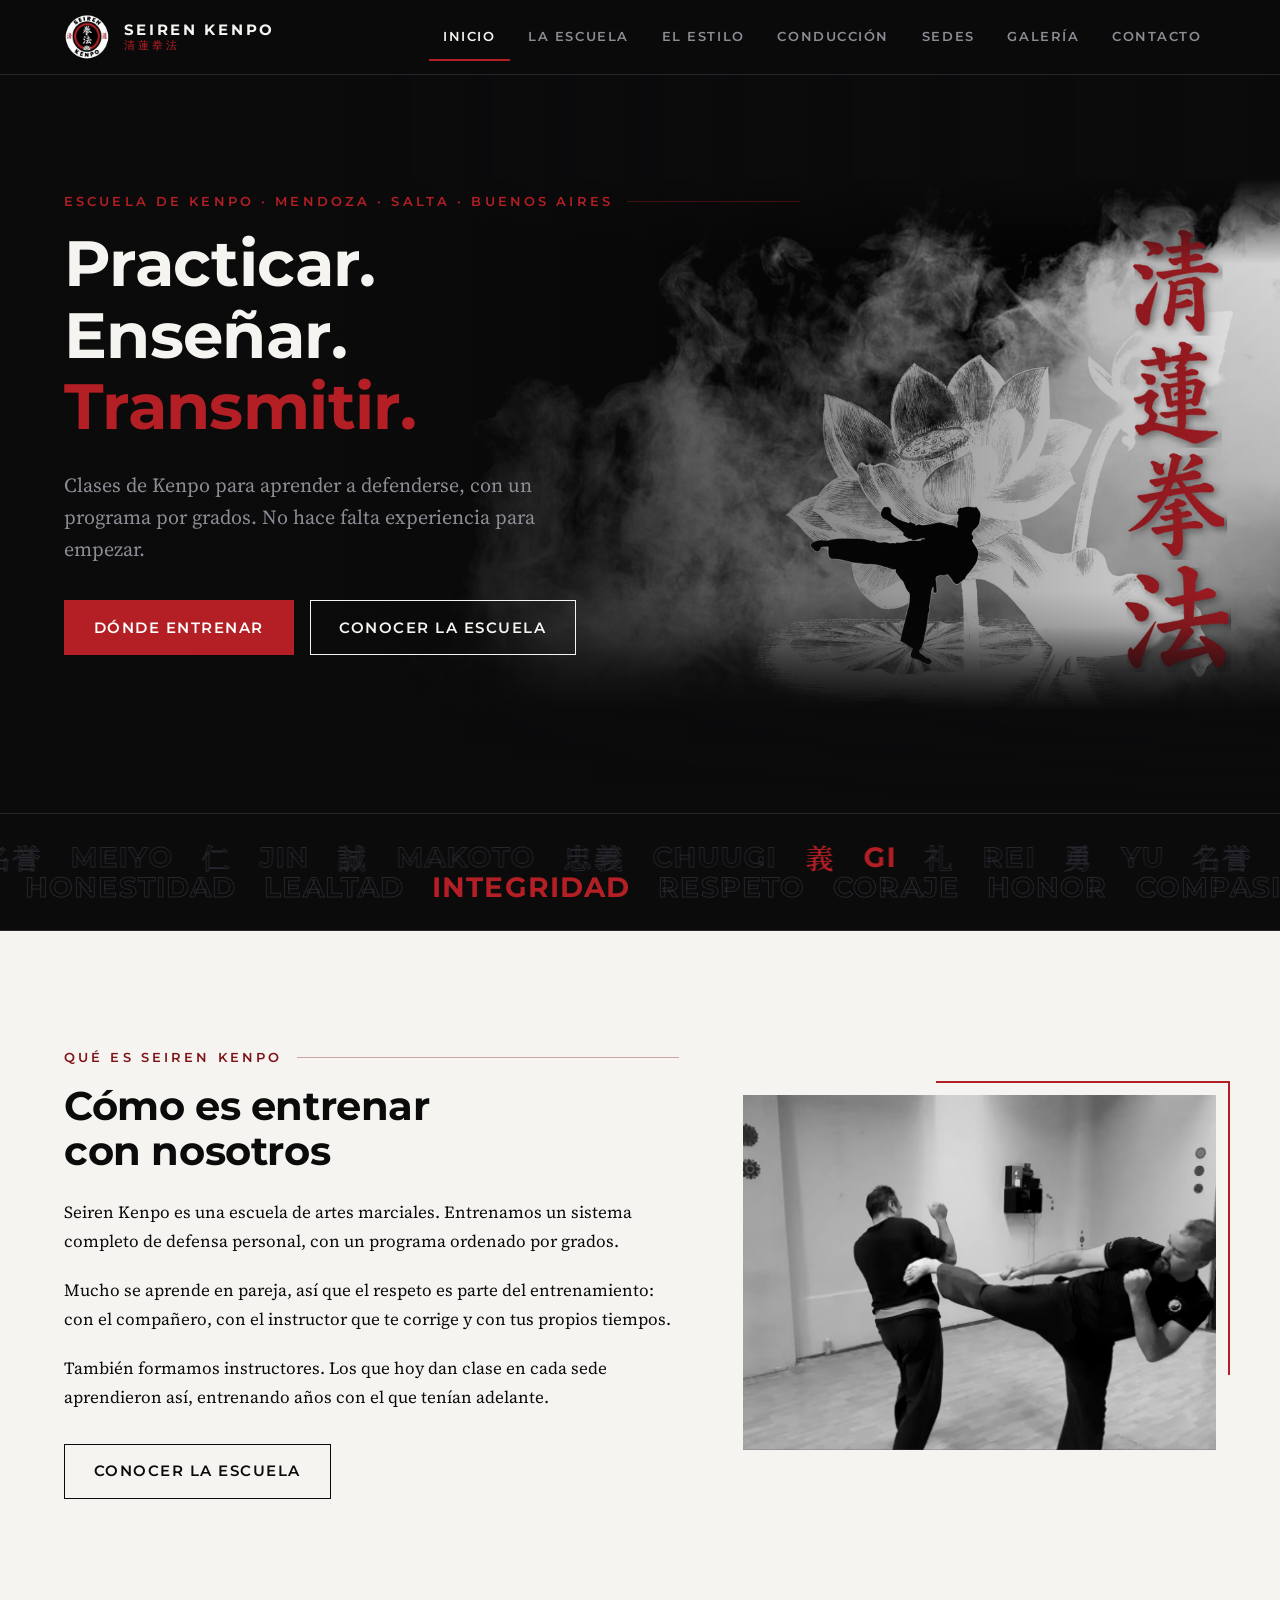
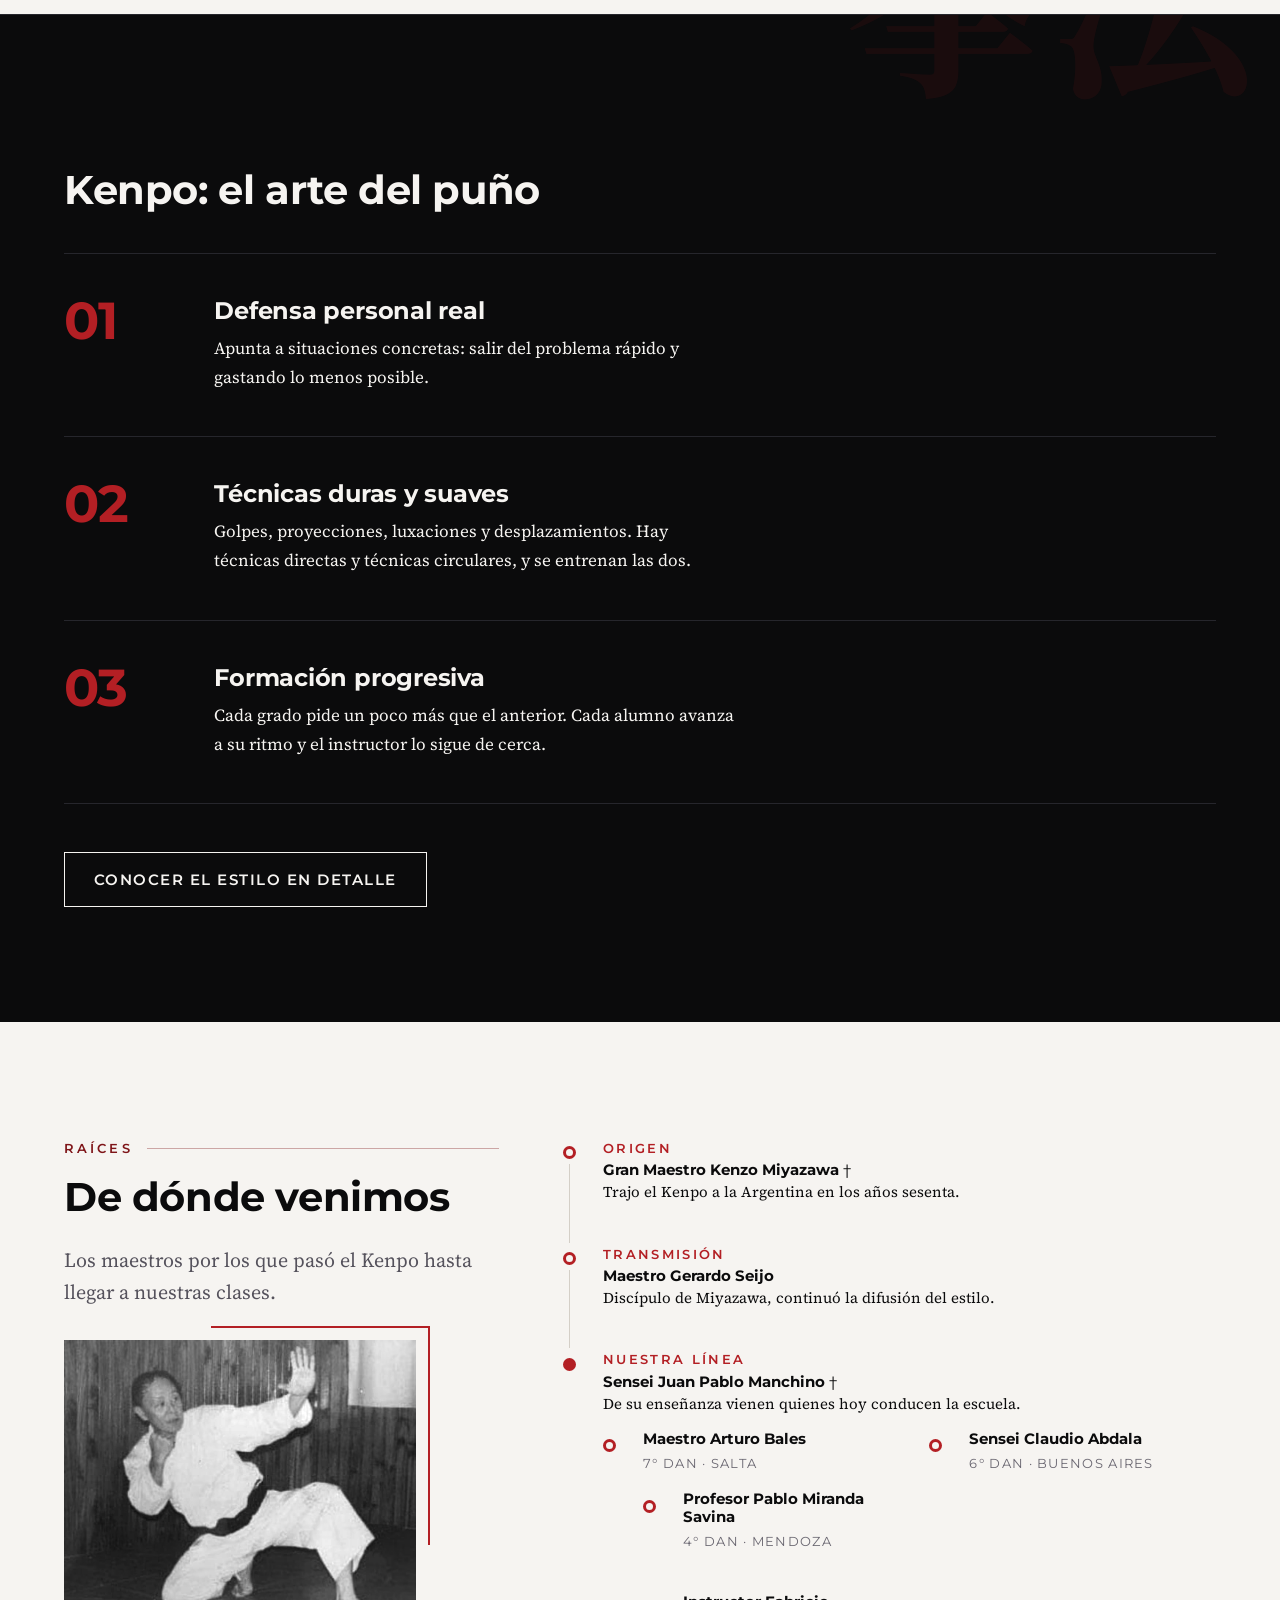
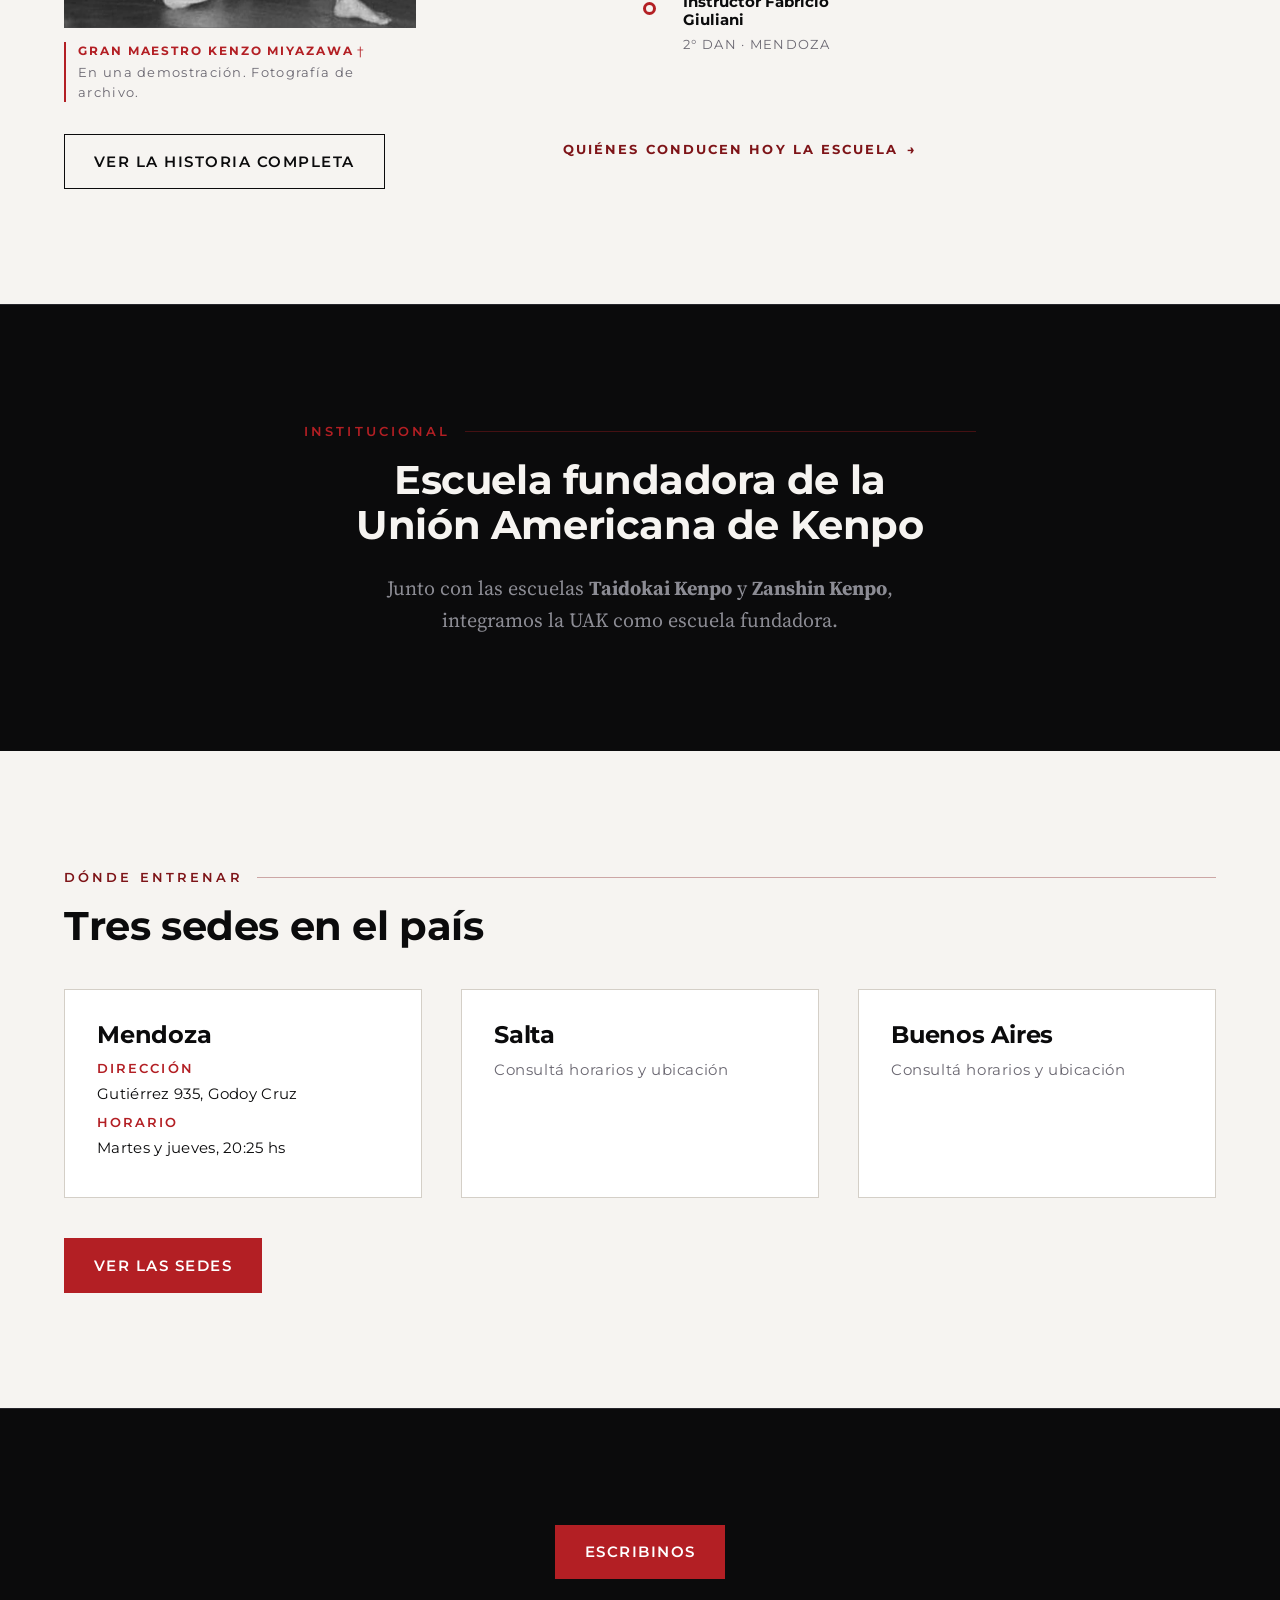
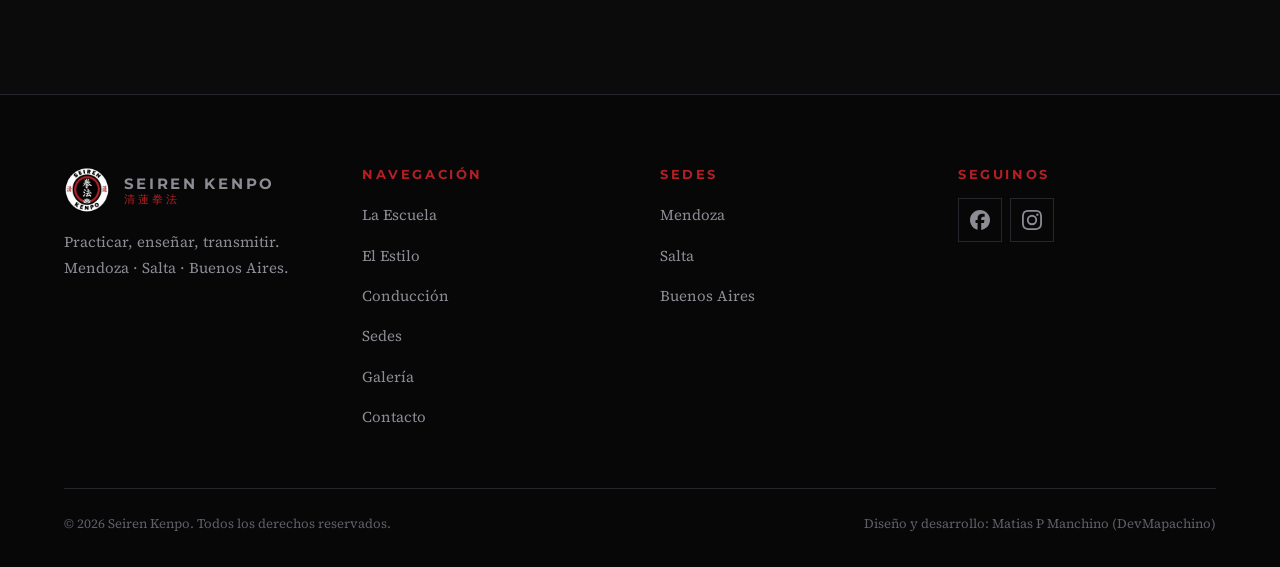
==== commit 6739cc01: "Sensei Manchino, cruz de fallecido y arbol completo en el inicio" ====
--- a/index.html
+++ b/index.html
@@ -18,7 +18,7 @@
   <meta charset="UTF-8">
   <meta name="viewport" content="width=device-width, initial-scale=1">
 
-  <title>Seiren Kenpo | Escuela de arte marcial y defensa personal</title>
+  <title>Seiren Kenpo | Escuela de Kenpo en Mendoza, Salta y Buenos Aires</title>
   <meta name="description" content="Escuela de Kenpo en Mendoza, Salta y Buenos Aires. Practicar, enseñar y transmitir: defensa personal y formación por grados. No hace falta experiencia para empezar.">
   <link rel="canonical" href="https://www.seirenkenpo.com.ar/">
 
@@ -30,7 +30,7 @@
   <meta property="og:site_name" content="Seiren Kenpo">
   <meta property="og:locale" content="es_AR">
   <meta property="og:url" content="https://www.seirenkenpo.com.ar/">
-  <meta property="og:title" content="Seiren Kenpo | Escuela de arte marcial y defensa personal">
+  <meta property="og:title" content="Seiren Kenpo | Escuela de Kenpo en Mendoza, Salta y Buenos Aires">
   <meta property="og:description" content="Escuela de Kenpo en Mendoza, Salta y Buenos Aires. Practicar, enseñar y transmitir: defensa personal y formación por grados. No hace falta experiencia para empezar.">
   <meta property="og:image" content="https://www.seirenkenpo.com.ar/assets/img/marca/og-portada.jpg">
   <meta property="og:image:width" content="1200">
@@ -68,7 +68,7 @@
   },
   "location": [
     {
-      "@type": "Place",
+      "@type": "SportsActivityLocation",
       "name": "Seiren Kenpo, sede Mendoza",
       "address": {
         "@type": "PostalAddress",
@@ -92,7 +92,7 @@
 
 <header class="cabecera">
   <div class="contenedor cabecera__fila">
-    <a class="marca" href="index.html">
+    <a class="marca" href="./">
         <picture>
           <source srcset="assets/img/marca/emblema-128.webp" type="image/webp">
           <img src="assets/img/marca/emblema-128.png" alt="" width="46" height="46">
@@ -106,13 +106,13 @@
     </button>
 
     <nav class="nav" id="nav-principal" aria-label="Navegación principal">
-      <a href="index.html" aria-current="page">Inicio</a>
-      <a href="escuela.html">La Escuela</a>
-      <a href="estilo.html">El Estilo</a>
-      <a href="conduccion.html">Conducción</a>
-      <a href="sedes.html">Sedes</a>
-      <a href="galeria.html">Galería</a>
-      <a href="contacto.html">Contacto</a>
+      <a href="./" aria-current="page">Inicio</a>
+      <a href="escuela">La Escuela</a>
+      <a href="estilo">El Estilo</a>
+      <a href="conduccion">Conducción</a>
+      <a href="sedes">Sedes</a>
+      <a href="galeria">Galería</a>
+      <a href="contacto">Contacto</a>
     </nav>
   </div>
   <div class="cabecera__avance" aria-hidden="true"></div>
@@ -138,8 +138,8 @@
         No hace falta experiencia para empezar.
       </p>
       <div class="portada__acciones">
-        <a class="boton" href="sedes.html">Dónde entrenar</a>
-        <a class="boton boton--linea" href="escuela.html">Conocer la escuela</a>
+        <a class="boton" href="sedes">Dónde entrenar</a>
+        <a class="boton boton--linea" href="escuela">Conocer la escuela</a>
       </div>
       </div>
     </div>
@@ -170,7 +170,7 @@
             aprendieron así, entrenando años con el que tenían adelante.
           </p>
           <p style="margin-top:2rem">
-            <a class="boton boton--linea" href="escuela.html">Conocer la escuela</a>
+            <a class="boton boton--linea" href="escuela">Conocer la escuela</a>
           </p>
         </div>
 
@@ -218,7 +218,7 @@
       </ol>
 
       <p class="revela" style="margin-top:3rem">
-        <a class="boton boton--linea" href="estilo.html">Conocer el estilo en detalle</a>
+        <a class="boton boton--linea" href="estilo">Conocer el estilo en detalle</a>
       </p>
     </div>
   </section>
@@ -241,51 +241,71 @@
         </picture>
             </div>
             <figcaption>
-              <strong>Gran Maestro Kenzo Miyazawa</strong>
+              <strong>Gran Maestro Kenzo Miyazawa<span class="fallecido" title="Fallecido"><span aria-hidden="true">†</span><span class="solo-lectores"> (fallecido)</span></span></strong>
               En una demostración. Fotografía de archivo.
             </figcaption>
           </figure>
           <p class="revela" style="margin-top:2rem">
-            <a class="boton boton--linea" href="escuela.html">Ver la historia completa</a>
+            <a class="boton boton--linea" href="escuela">Ver la historia completa</a>
           </p>
         </div>
 
-        <ul class="arbol revela revela--der">
-          <li>
-            <div class="nodo">
-              <span class="nodo__rol">Origen</span>
-              <p class="nodo__nombre">Gran Maestro Kenzo Miyazawa</p>
-              <p>Trajo este arte marcial a la Argentina.</p>
-            </div>
-          </li>
-          <li>
-            <div class="nodo">
-              <span class="nodo__rol">Transmisión</span>
-              <p class="nodo__nombre">Maestro Gerardo Seijo</p>
-            </div>
-          </li>
-          <li>
-            <div class="nodo nodo--eje">
-              <span class="nodo__rol">Nuestra línea</span>
-              <p class="nodo__nombre">Maestro Juan Pablo Manchino</p>
-              <p>De su enseñanza vienen quienes hoy conducen la escuela.</p>
-            </div>
-            <ul class="ramas">
-              <li>
-                <div class="nodo">
-                  <p class="nodo__nombre">Maestro Arturo Bales</p>
-                  <span class="nodo__sede">7° Dan · Salta</span>
-                </div>
-              </li>
-              <li>
-                <div class="nodo">
-                  <p class="nodo__nombre">Sensei Claudio Abdala</p>
-                  <span class="nodo__sede">6° Dan · Buenos Aires</span>
-                </div>
-              </li>
-            </ul>
-          </li>
-        </ul>
+        <div class="revela revela--der">
+          <ul class="arbol">
+            <li>
+              <div class="nodo">
+                <span class="nodo__rol">Origen</span>
+                <p class="nodo__nombre">Gran Maestro Kenzo Miyazawa<span class="fallecido" title="Fallecido"><span aria-hidden="true">†</span><span class="solo-lectores"> (fallecido)</span></span></p>
+                <p>Trajo el Kenpo a la Argentina en los años sesenta.</p>
+              </div>
+            </li>
+            <li>
+              <div class="nodo">
+                <span class="nodo__rol">Transmisión</span>
+                <p class="nodo__nombre">Maestro Gerardo Seijo</p>
+                <p>Discípulo de Miyazawa, continuó la difusión del estilo.</p>
+              </div>
+            </li>
+            <li>
+              <div class="nodo nodo--eje">
+                <span class="nodo__rol">Nuestra línea</span>
+                <p class="nodo__nombre">Sensei Juan Pablo Manchino<span class="fallecido" title="Fallecido"><span aria-hidden="true">†</span><span class="solo-lectores"> (fallecido)</span></span></p>
+                <p>De su enseñanza vienen quienes hoy conducen la escuela.</p>
+              </div>
+              <ul class="ramas">
+                <li>
+                  <div class="nodo">
+                    <p class="nodo__nombre">Maestro Arturo Bales</p>
+                    <span class="nodo__sede">7° Dan · Salta</span>
+                  </div>
+                  <ul class="ramas" style="grid-template-columns:1fr">
+                    <li>
+                      <div class="nodo">
+                        <p class="nodo__nombre">Profesor Pablo Miranda Savina</p>
+                        <span class="nodo__sede">4° Dan · Mendoza</span>
+                      </div>
+                    </li>
+                    <li>
+                      <div class="nodo">
+                        <p class="nodo__nombre">Instructor Fabricio Giuliani</p>
+                        <span class="nodo__sede">2° Dan · Mendoza</span>
+                      </div>
+                    </li>
+                  </ul>
+                </li>
+                <li>
+                  <div class="nodo">
+                    <p class="nodo__nombre">Sensei Claudio Abdala</p>
+                    <span class="nodo__sede">6° Dan · Buenos Aires</span>
+                  </div>
+                </li>
+              </ul>
+            </li>
+          </ul>
+          <p style="margin-top:2rem">
+            <a class="enlace-flecha" href="conduccion">Quiénes conducen hoy la escuela</a>
+          </p>
+        </div>
       </div>
     </div>
   </section>
@@ -323,14 +343,14 @@
       </div>
 
       <p style="margin-top:2.5rem">
-        <a class="boton" href="sedes.html">Ver las sedes</a>
+        <a class="boton" href="sedes">Ver las sedes</a>
       </p>
     </div>
   </section>
 
   <section class="seccion seccion--borde">
     <div class="contenedor" style="text-align:center">
-      <a class="boton" href="contacto.html">Escribinos</a>
+      <a class="boton" href="contacto">Escribinos</a>
     </div>
   </section>
 </main>
@@ -339,7 +359,7 @@
   <div class="contenedor">
     <div class="pie__fila">
       <div>
-        <a class="marca" href="index.html">
+        <a class="marca" href="./">
         <picture>
           <source srcset="assets/img/marca/emblema-128.webp" type="image/webp">
           <img src="assets/img/marca/emblema-128.png" alt="" width="46" height="46">
@@ -354,21 +374,21 @@
       <div>
         <h4>Navegación</h4>
         <ul>
-          <li><a href="escuela.html">La Escuela</a></li>
-          <li><a href="estilo.html">El Estilo</a></li>
-          <li><a href="conduccion.html">Conducción</a></li>
-          <li><a href="sedes.html">Sedes</a></li>
-          <li><a href="galeria.html">Galería</a></li>
-          <li><a href="contacto.html">Contacto</a></li>
+          <li><a href="escuela">La Escuela</a></li>
+          <li><a href="estilo">El Estilo</a></li>
+          <li><a href="conduccion">Conducción</a></li>
+          <li><a href="sedes">Sedes</a></li>
+          <li><a href="galeria">Galería</a></li>
+          <li><a href="contacto">Contacto</a></li>
         </ul>
       </div>
 
       <div>
         <h4>Sedes</h4>
         <ul>
-          <li><a href="sedes.html#mendoza">Mendoza</a></li>
-          <li><a href="sedes.html#salta">Salta</a></li>
-          <li><a href="sedes.html#buenos-aires">Buenos Aires</a></li>
+          <li><a href="sedes#mendoza">Mendoza</a></li>
+          <li><a href="sedes#salta">Salta</a></li>
+          <li><a href="sedes#buenos-aires">Buenos Aires</a></li>
         </ul>
       </div>
 
--- a/assets/css/seiren.css
+++ b/assets/css/seiren.css
@@ -86,6 +86,9 @@
   padding: 0; margin: -1px; overflow: hidden;
   clip-path: inset(50%); white-space: nowrap; border: 0;
 }
+
+/*cruz de fallecido al lado del nombre*/
+.fallecido { margin-left: 0.25em; font-weight: 400; white-space: nowrap; }
 
 .saltar {
   position: absolute; left: -9999px; top: 0; z-index: 200;
@@ -1592,9 +1595,14 @@
 
 .tarjetas {
   display: grid;
-  grid-template-columns: repeat(2, minmax(0, 1fr));   /*2x2*/
+  grid-template-columns: 1fr;   /*celu: una abajo de la otra*/
   gap: 0.6rem;
 }
+@media (min-width: 30rem) {
+  .tarjetas { grid-template-columns: repeat(3, minmax(0, 1fr)); }   /*3 sedes, una al lado de la otra*/
+}
+.tarjetas > .opcion { display: flex; }   /*las 3 del mismo alto aunque una tenga 2 renglones*/
+.tarjetas .tarjeta { flex: 1 1 auto; }
 .tarjeta {
   display: flex;
   flex-direction: column;
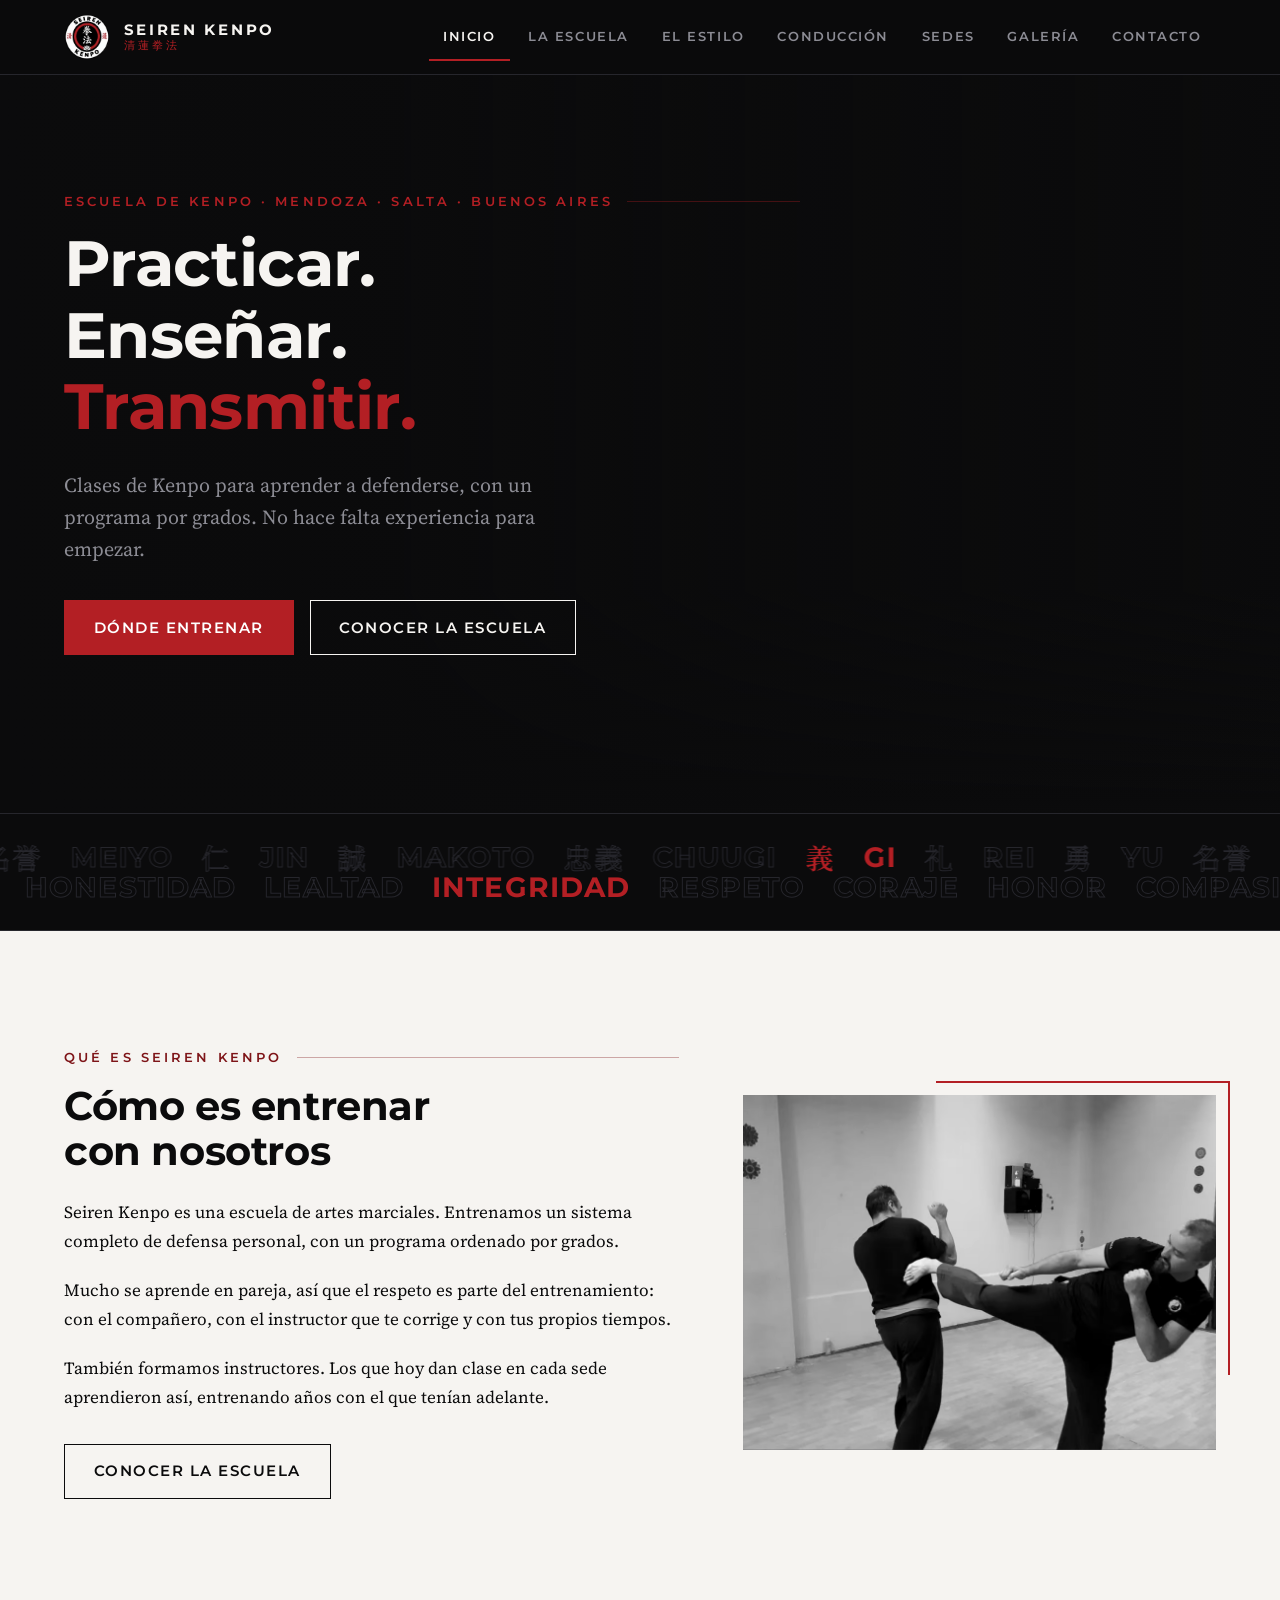
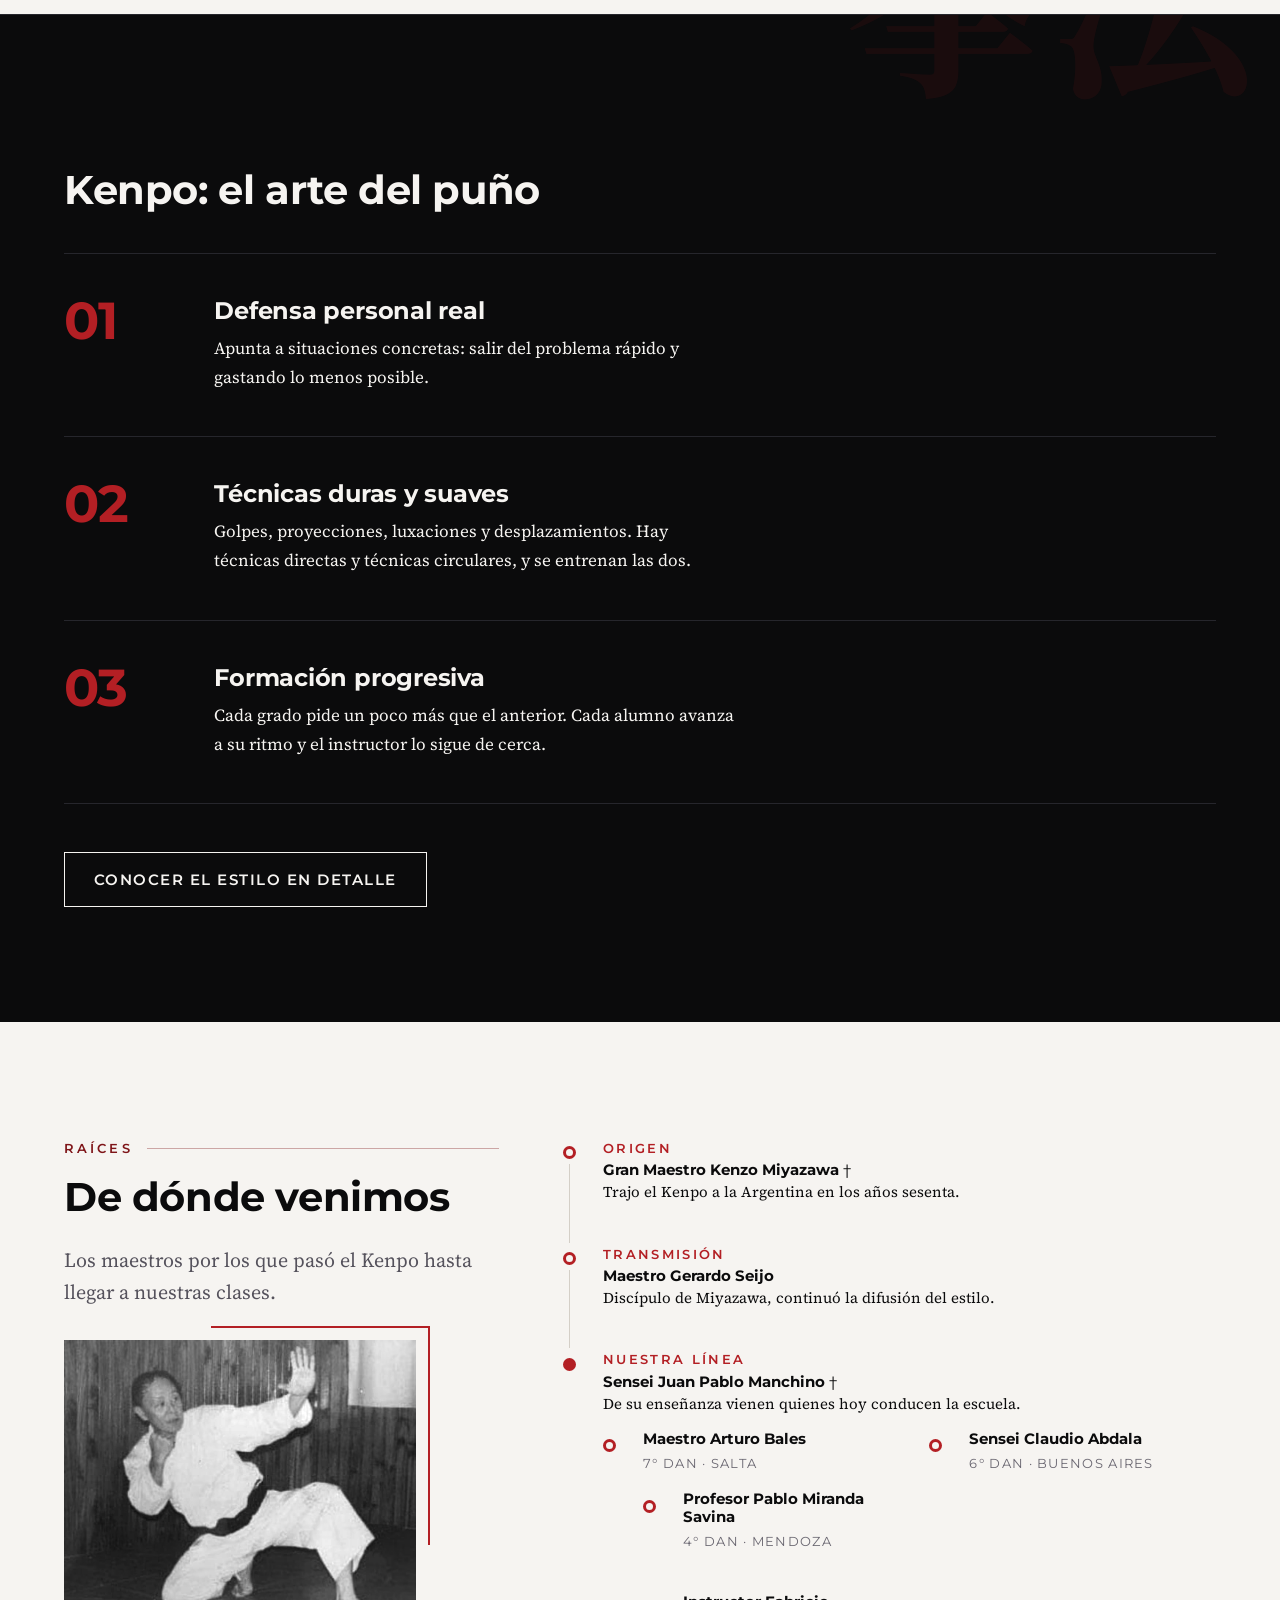
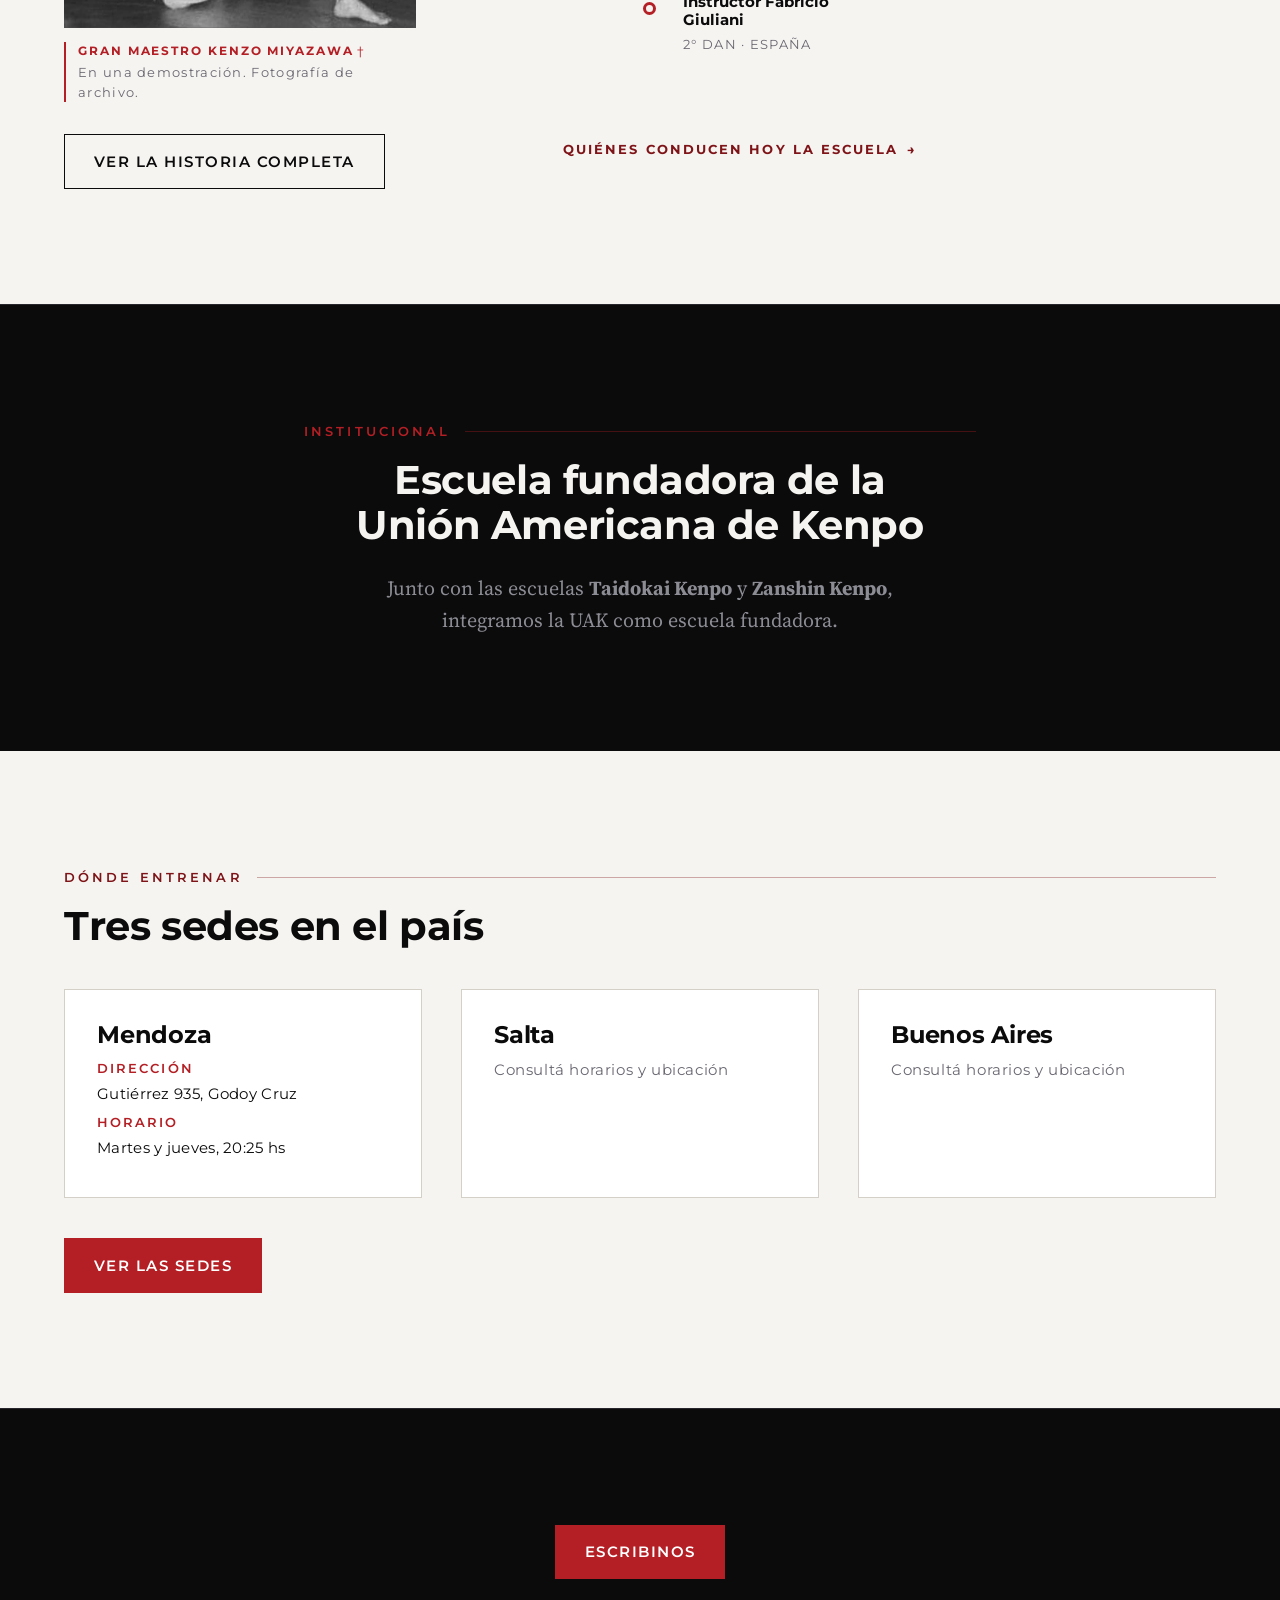
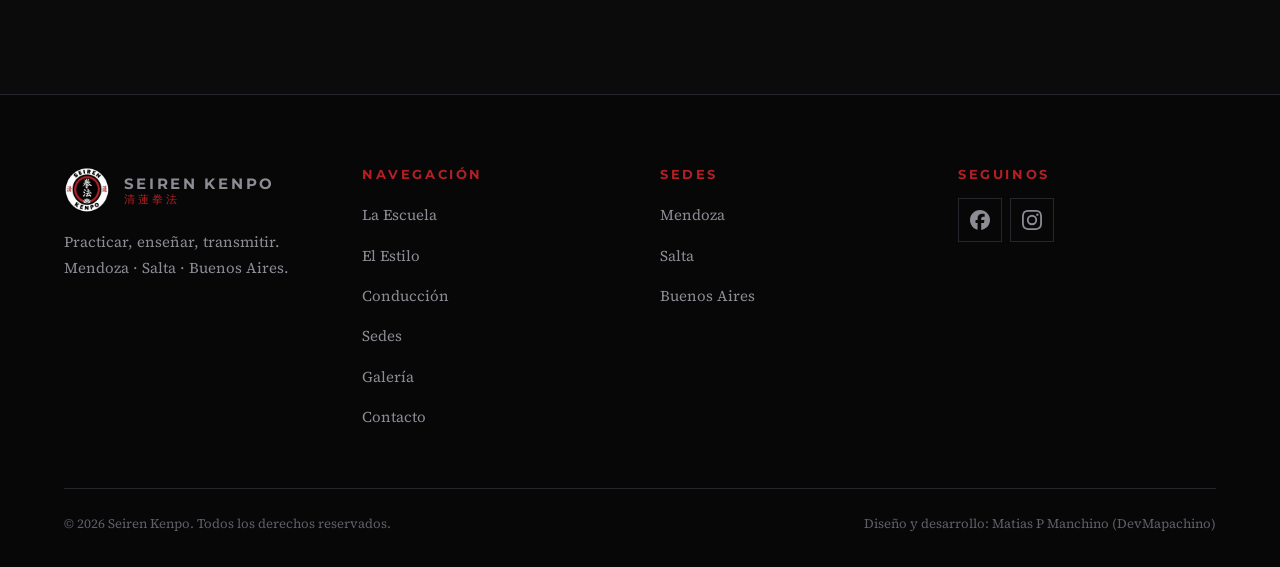
==== commit fbcb063c: "Giuliani en España, no en Mendoza" ====
--- a/index.html
+++ b/index.html
@@ -288,7 +288,7 @@
                     <li>
                       <div class="nodo">
                         <p class="nodo__nombre">Instructor Fabricio Giuliani</p>
-                        <span class="nodo__sede">2° Dan · Mendoza</span>
+                        <span class="nodo__sede">2° Dan · España</span>
                       </div>
                     </li>
                   </ul>
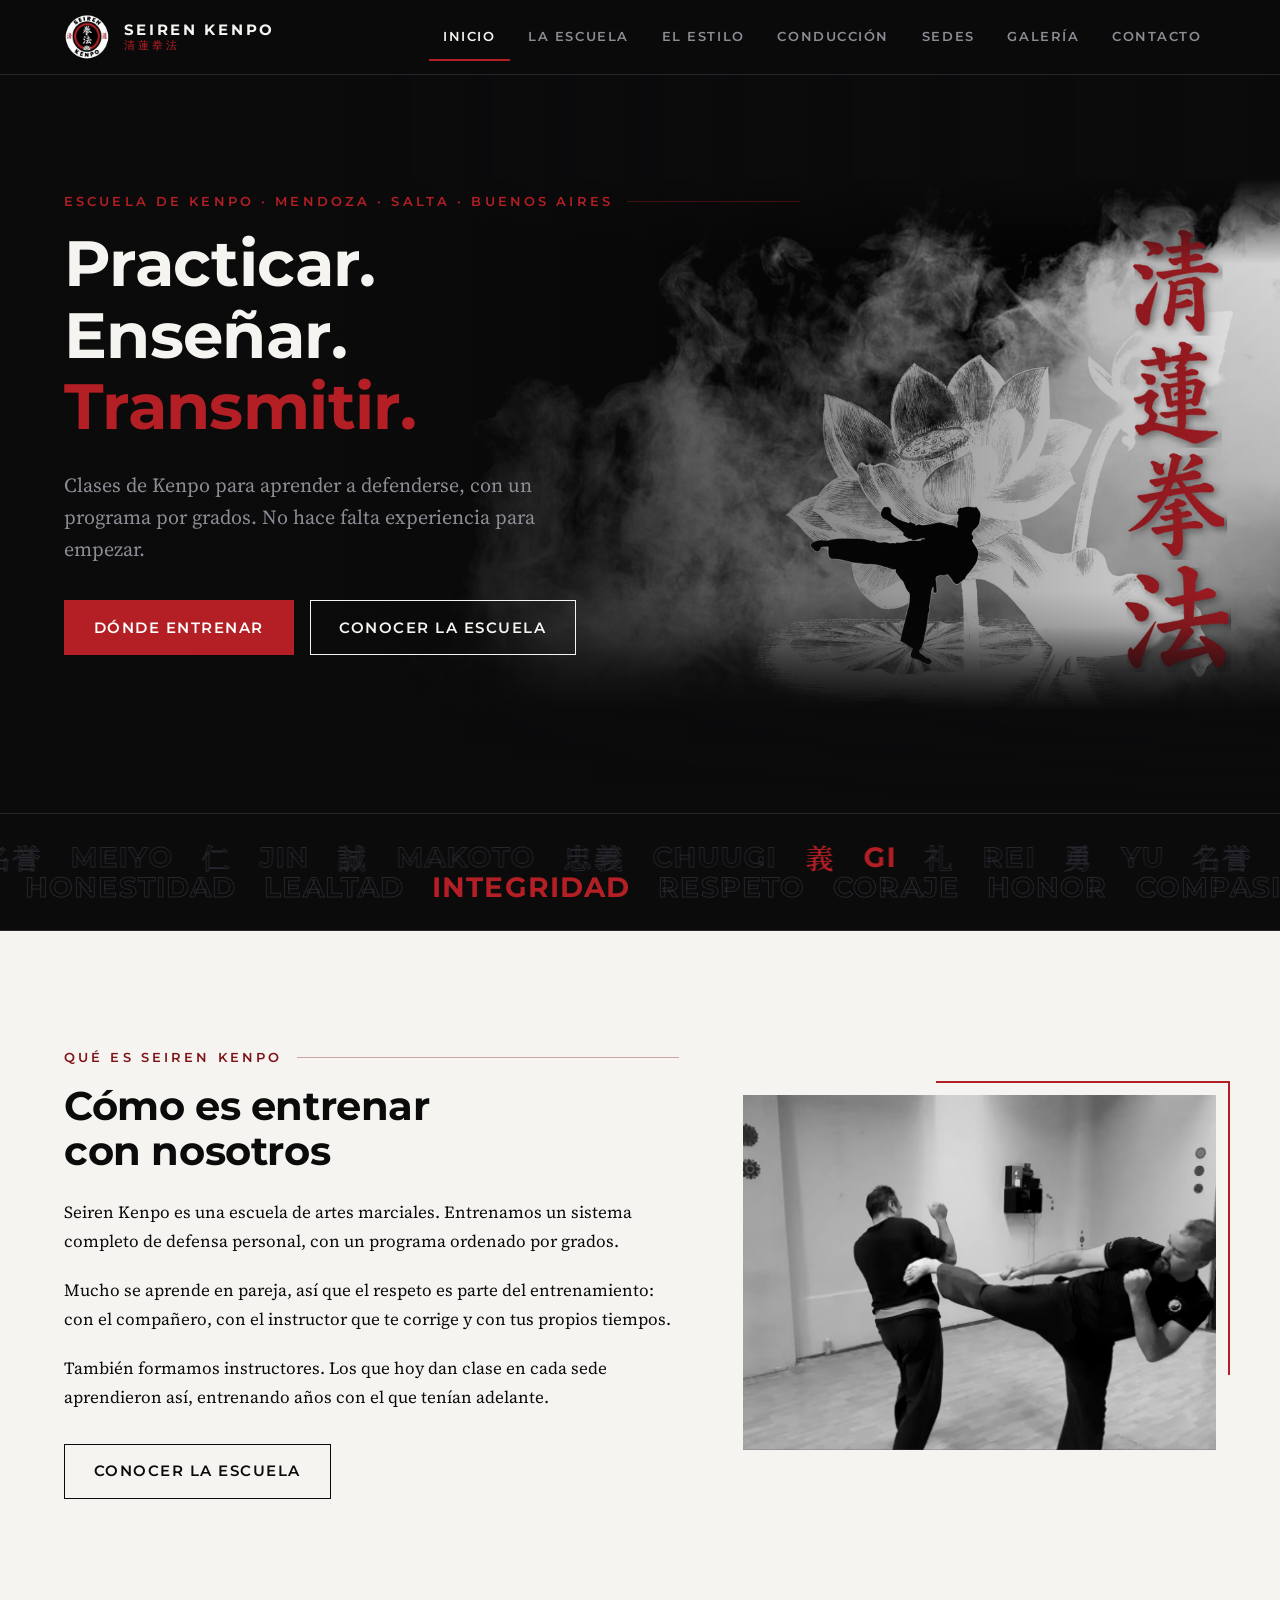
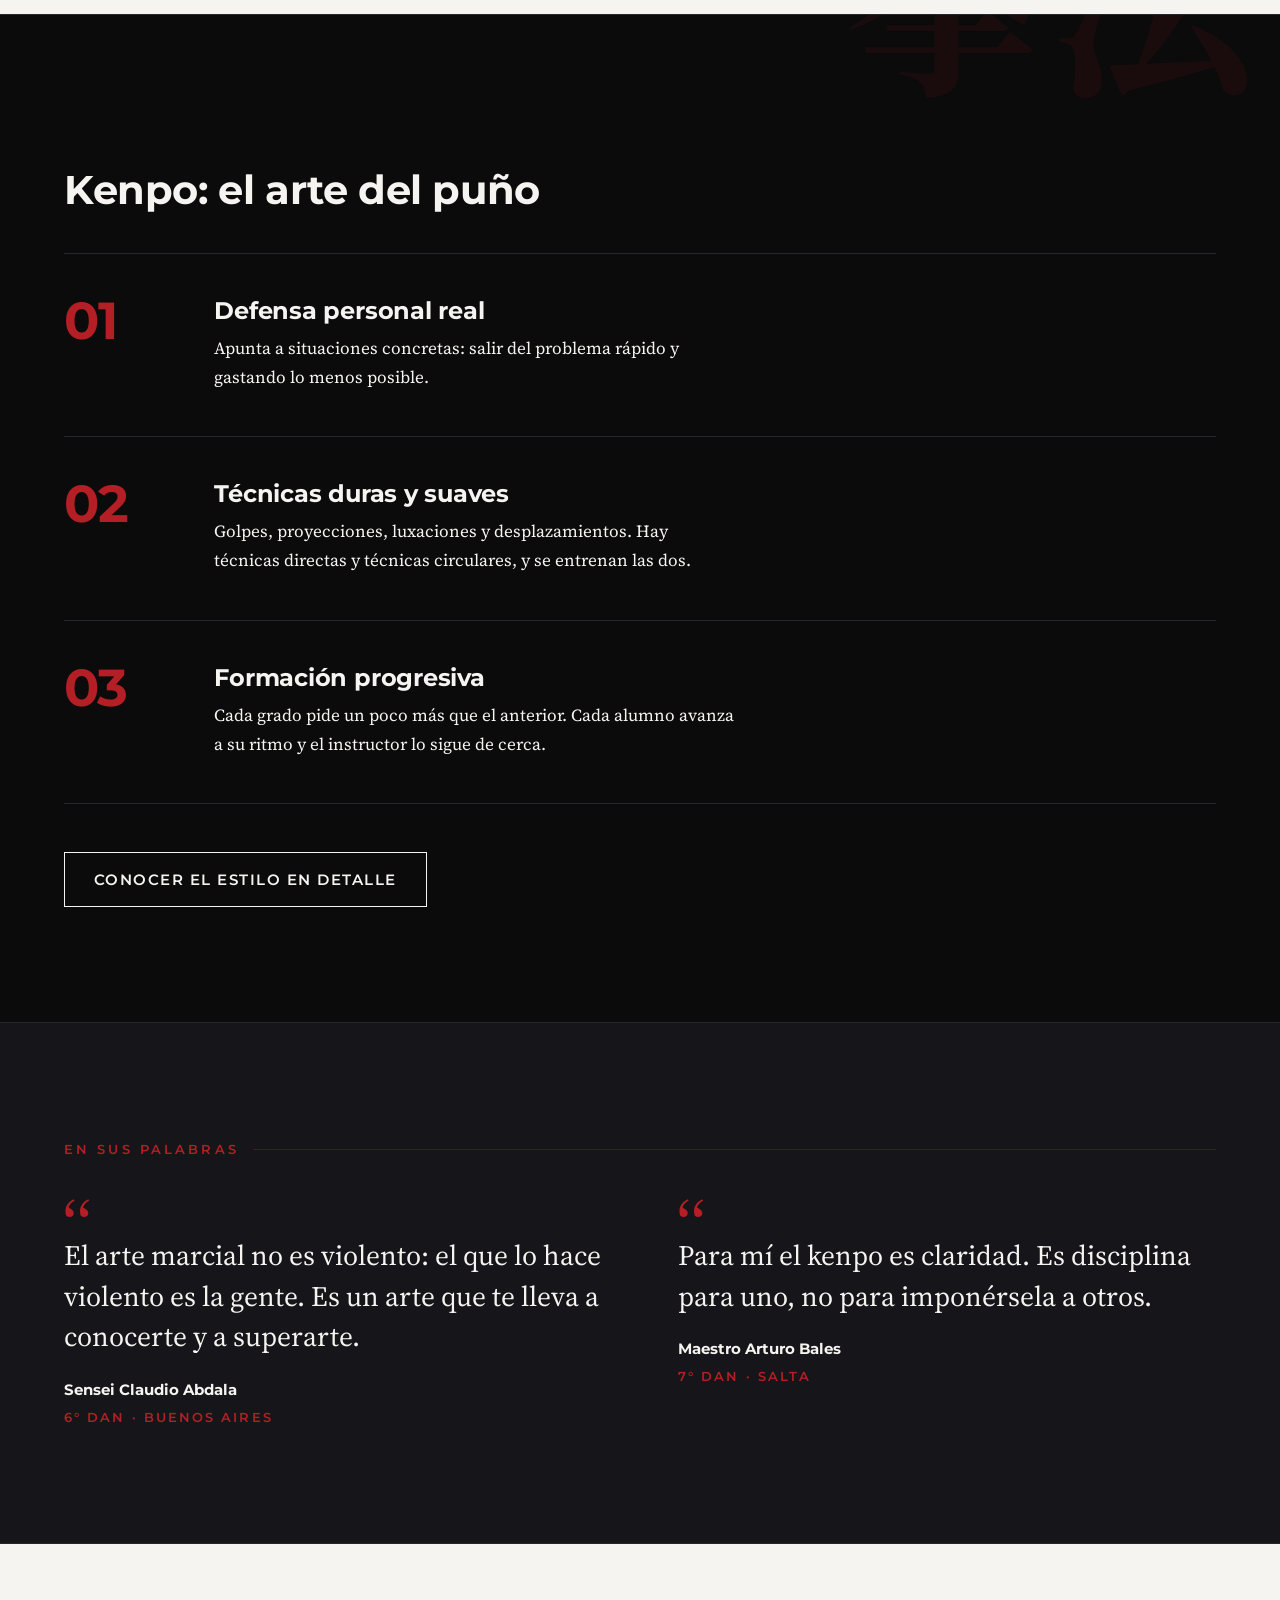
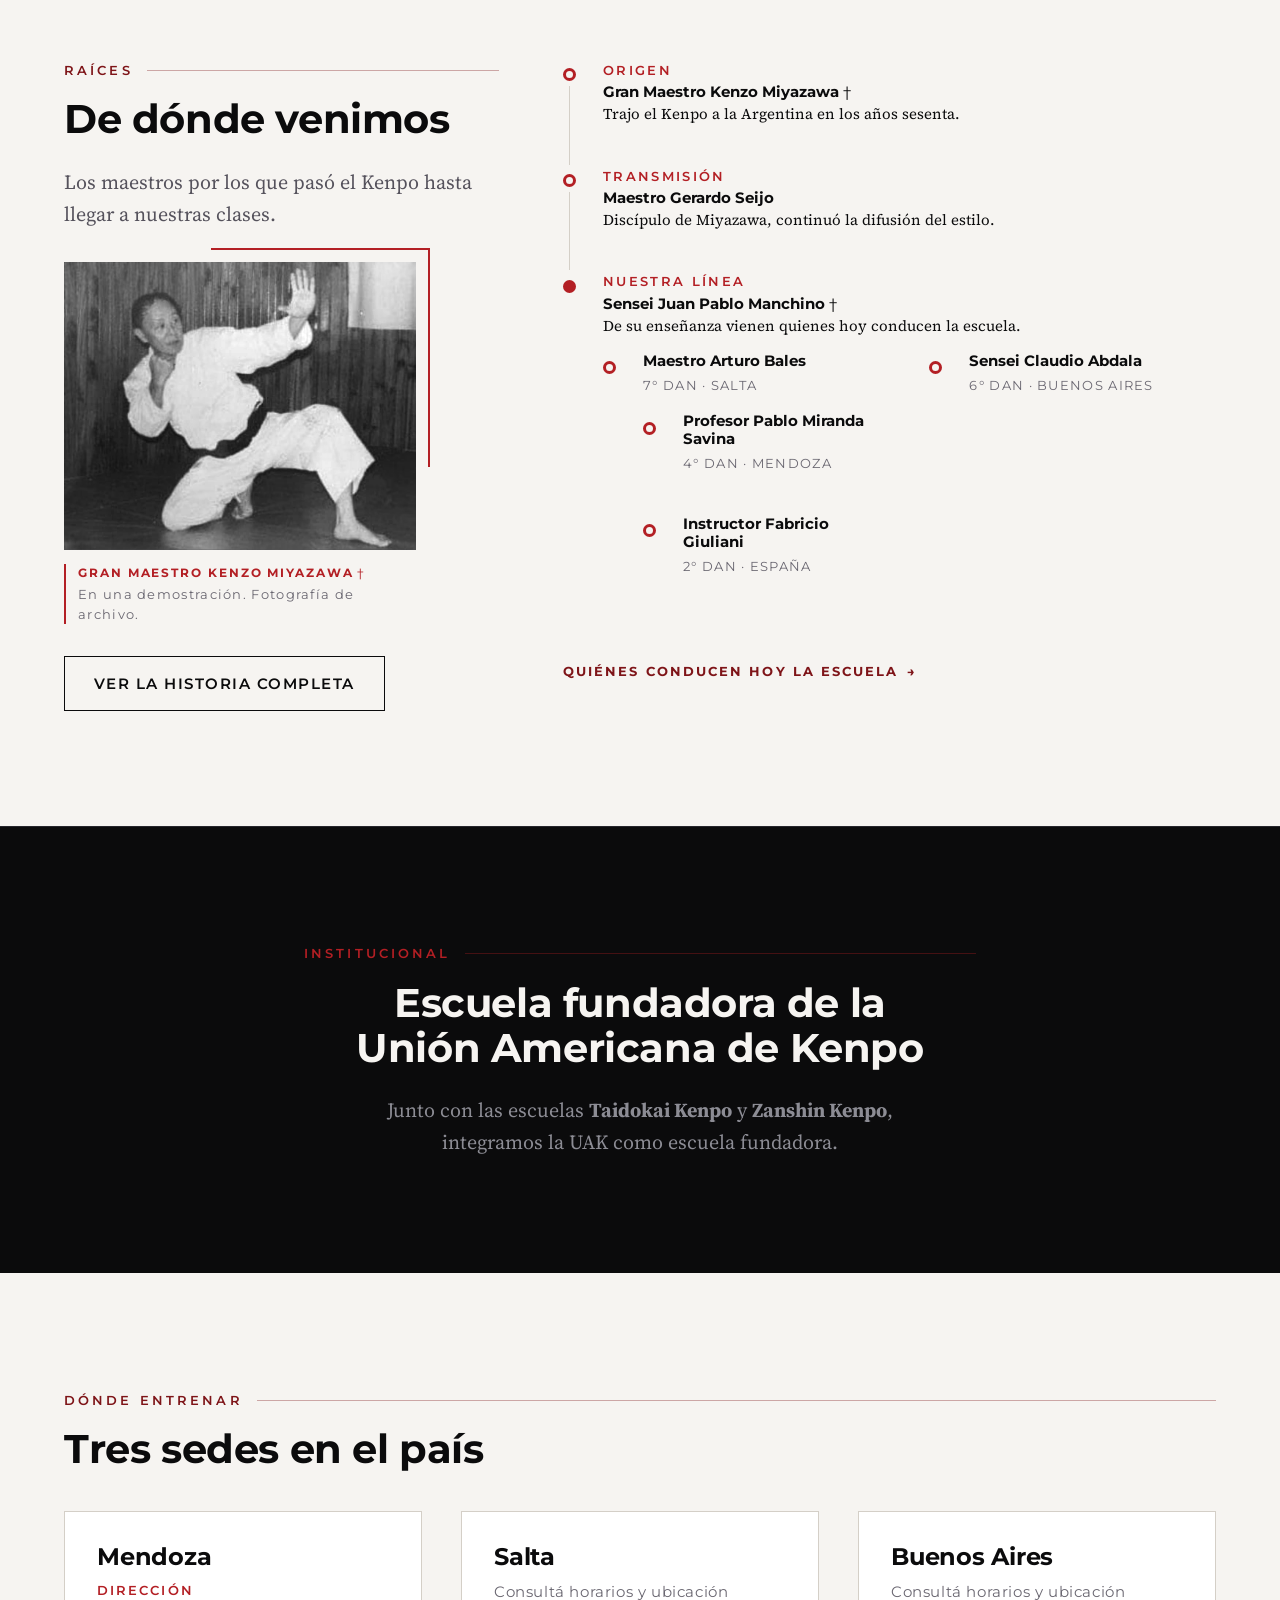
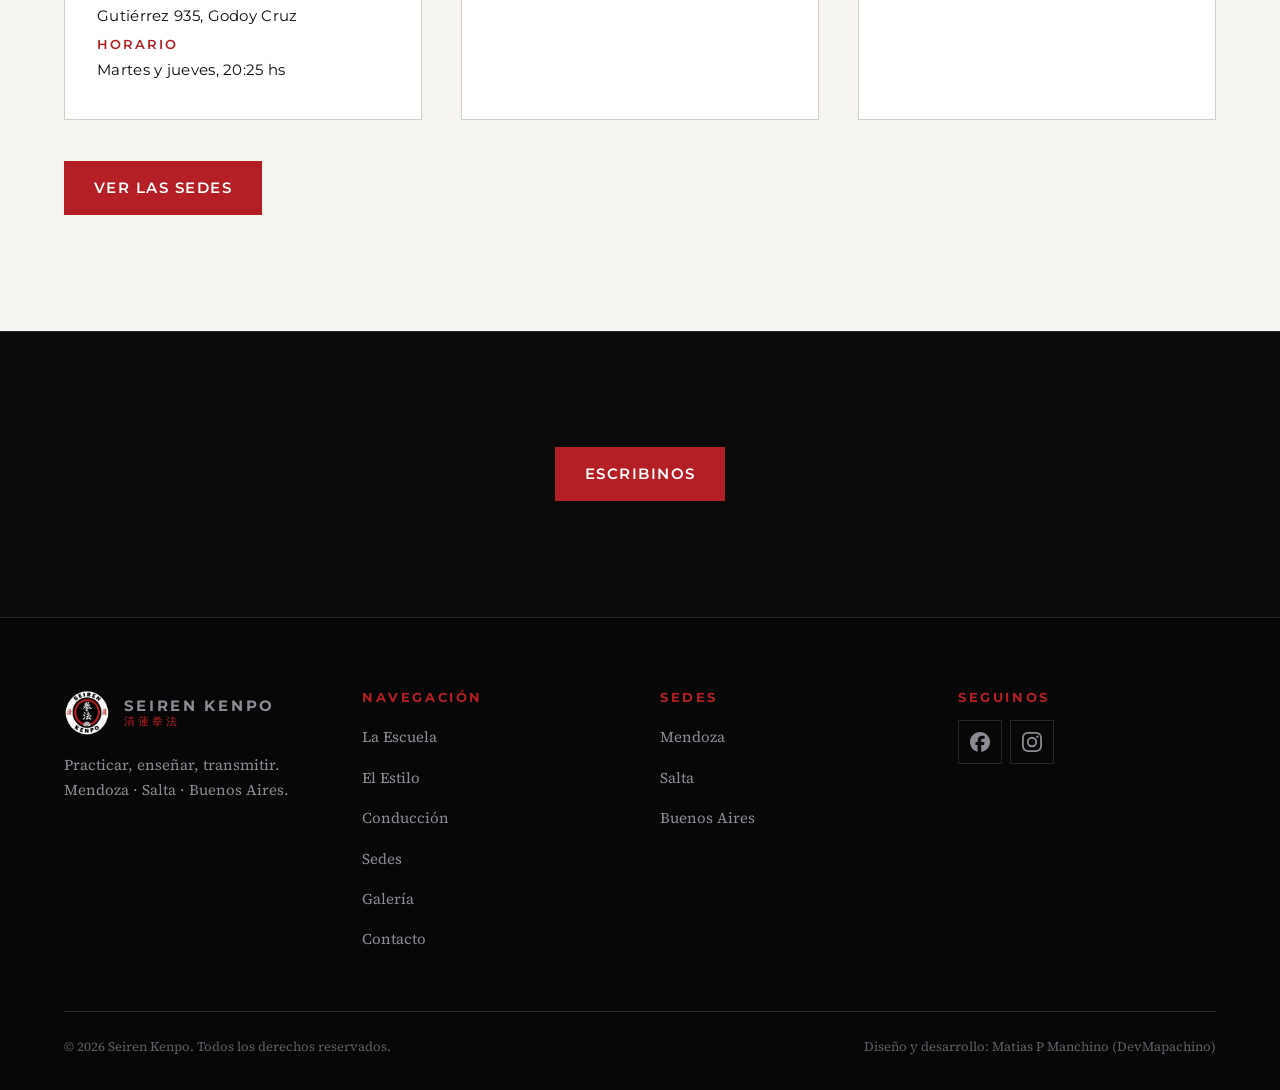
==== commit 56258768: "Frases de Bales y Abdala" ====
--- a/index.html
+++ b/index.html
@@ -220,6 +220,24 @@
       <p class="revela" style="margin-top:3rem">
         <a class="boton boton--linea" href="estilo">Conocer el estilo en detalle</a>
       </p>
+    </div>
+  </section>
+
+  <section class="seccion voces">
+    <div class="contenedor">
+      <p class="antetitulo revela">En sus palabras</p>
+      <div class="voces__fila" data-escalonar>
+        <blockquote class="voz">
+          <p>El arte marcial no es violento: el que lo hace violento es la gente.
+             Es un arte que te lleva a conocerte y a superarte.</p>
+          <cite>Sensei Claudio Abdala <span>6° Dan · Buenos Aires</span></cite>
+        </blockquote>
+        <blockquote class="voz">
+          <p>Para mí el kenpo es claridad. Es disciplina para uno, no para
+             imponérsela a otros.</p>
+          <cite>Maestro Arturo Bales <span>7° Dan · Salta</span></cite>
+        </blockquote>
+      </div>
     </div>
   </section>
 
--- a/assets/css/seiren.css
+++ b/assets/css/seiren.css
@@ -421,6 +421,8 @@
 }
 .rejilla--2 { grid-template-columns: repeat(auto-fit, minmax(19rem, 1fr)); }
 .rejilla--3 { grid-template-columns: repeat(auto-fit, minmax(16rem, 1fr)); }
+/*preguntas de la primera clase: nunca mas de 2 por fila (son 8, quedan parejas)*/
+@media (min-width: 60rem) { .preguntas { grid-template-columns: 1fr 1fr; } }
 
 /*--------------FICHA (CONDUCCIÓN, SEDES)----------------------*/
 .ficha {
@@ -1864,3 +1866,139 @@
   .boton.siguiente { animation: none; }
   .canal, .canal__nombre, .canal__flecha, .tarjeta, .ficha-opcion { transition: none; }
 }
+
+/*--------------BOTON FLOTANTE DE CONTACTO----------------------*/
+/*se prende desde el generador (FLOTANTE.activo). details: abre y cierra sin js*/
+.flotante {
+  position: fixed;
+  right: max(1rem, env(safe-area-inset-right));
+  bottom: max(1rem, env(safe-area-inset-bottom));
+  z-index: 90;
+  font-family: var(--display);
+}
+.flotante summary {
+  list-style: none;
+  display: flex;
+  align-items: center;
+  gap: 0.55rem;
+  min-height: 52px;
+  padding: 0 1.2rem 0 1rem;
+  background: var(--rojo);
+  color: #fff;
+  font-size: var(--t-sm);
+  font-weight: 700;
+  letter-spacing: 0.08em;
+  text-transform: uppercase;
+  border-radius: 999px;
+  box-shadow: 0 8px 24px rgba(0, 0, 0, 0.35);
+  cursor: pointer;
+  transition: background 160ms ease, transform 160ms ease;
+}
+.flotante summary::-webkit-details-marker { display: none; }
+.flotante summary:hover { background: var(--rojo-hondo); }
+.flotante summary:focus-visible { outline: 3px solid var(--tinta); outline-offset: 3px; }
+.flotante summary svg { width: 22px; height: 22px; fill: currentColor; }
+.flotante[open] summary { background: var(--rojo-hondo); }   /*abierto: rojo oscuro, se ve sobre fondo claro y oscuro*/
+
+.flotante__panel {
+  position: absolute;
+  right: 0;
+  bottom: calc(100% + 0.6rem);
+  width: min(17rem, calc(100vw - 2rem));
+  background: var(--tinta);
+  color: var(--papel);
+  border: 1px solid var(--tinta-borde);
+  box-shadow: 0 12px 32px rgba(0, 0, 0, 0.4);
+  padding: 1rem 0.4rem 0.5rem;
+}
+.flotante__titulo {
+  margin: 0 0.8rem 0.5rem;
+  font-size: var(--t-xs);
+  font-weight: 700;
+  letter-spacing: 0.16em;
+  text-transform: uppercase;
+  color: var(--rojo);
+}
+.flotante__panel ul { list-style: none; margin: 0; padding: 0; }
+.flotante__panel a {
+  display: flex;
+  justify-content: space-between;
+  align-items: center;
+  min-height: 44px;
+  padding: 0 0.8rem;
+  color: var(--papel);
+  text-decoration: none;
+  font-weight: 600;
+}
+.flotante__panel a:hover, .flotante__panel a:focus-visible { background: var(--tinta-suave); color: #fff; }
+.flotante__panel a span { color: var(--rojo); }
+
+/*celu: solo el icono, redondo*/
+@media (max-width: 40rem) {
+  .flotante summary { width: 56px; height: 56px; padding: 0; justify-content: center; }
+  .flotante summary span { position: absolute; width: 1px; height: 1px; overflow: hidden; clip-path: inset(50%); }
+}
+@media (prefers-reduced-motion: reduce) { .flotante summary { transition: none; } }
+
+/*--------------VOCES (frases de la conduccion)----------------------*/
+/*en sus palabras: dos frases grandes, sacadas de sus entrevistas*/
+.voces { background: var(--tinta-suave); border-block: 1px solid var(--tinta-borde); }
+.voces__fila {
+  display: grid;
+  grid-template-columns: repeat(auto-fit, minmax(min(22rem, 100%), 1fr));
+  gap: clamp(2.5rem, 6vw, 5rem);
+  margin-top: clamp(1.5rem, 4vw, 2.5rem);
+}
+.voz { margin: 0; position: relative; padding-top: 2.2rem; }
+.voz::before {
+  content: "\201C";
+  position: absolute; top: -0.6rem; left: -0.1rem;
+  font-family: var(--texto);
+  font-size: 5rem; line-height: 1;
+  color: var(--rojo);
+}
+.voz p {
+  margin: 0;
+  font-family: var(--texto);
+  font-size: clamp(1.35rem, 2.4vw, 1.75rem);
+  line-height: 1.45;
+  color: var(--papel);
+}
+.voz cite {
+  display: block;
+  margin-top: 1.25rem;
+  font-family: var(--display);
+  font-style: normal;
+  font-size: var(--t-sm);
+  font-weight: 700;
+  color: var(--papel);
+}
+.voz cite span {
+  display: block;
+  margin-top: 0.2rem;
+  font-size: var(--t-xs);
+  font-weight: 600;
+  letter-spacing: 0.16em;
+  text-transform: uppercase;
+  color: var(--rojo);
+}
+
+/*frase corta dentro de un texto (el estilo, conduccion, preguntas)*/
+.dicho {
+  margin: 1rem 0 0;
+  padding-left: 0.9rem;
+  border-left: 2px solid var(--rojo);
+  font-style: italic;
+}
+.dicho cite {
+  display: block;
+  margin-top: 0.35rem;
+  font-family: var(--display);
+  font-style: normal;
+  font-size: var(--t-xs);
+  font-weight: 600;
+  letter-spacing: 0.14em;
+  text-transform: uppercase;
+  color: var(--humo);
+}
+.seccion--papel .dicho cite, .ficha .dicho cite { color: #6A6771; }
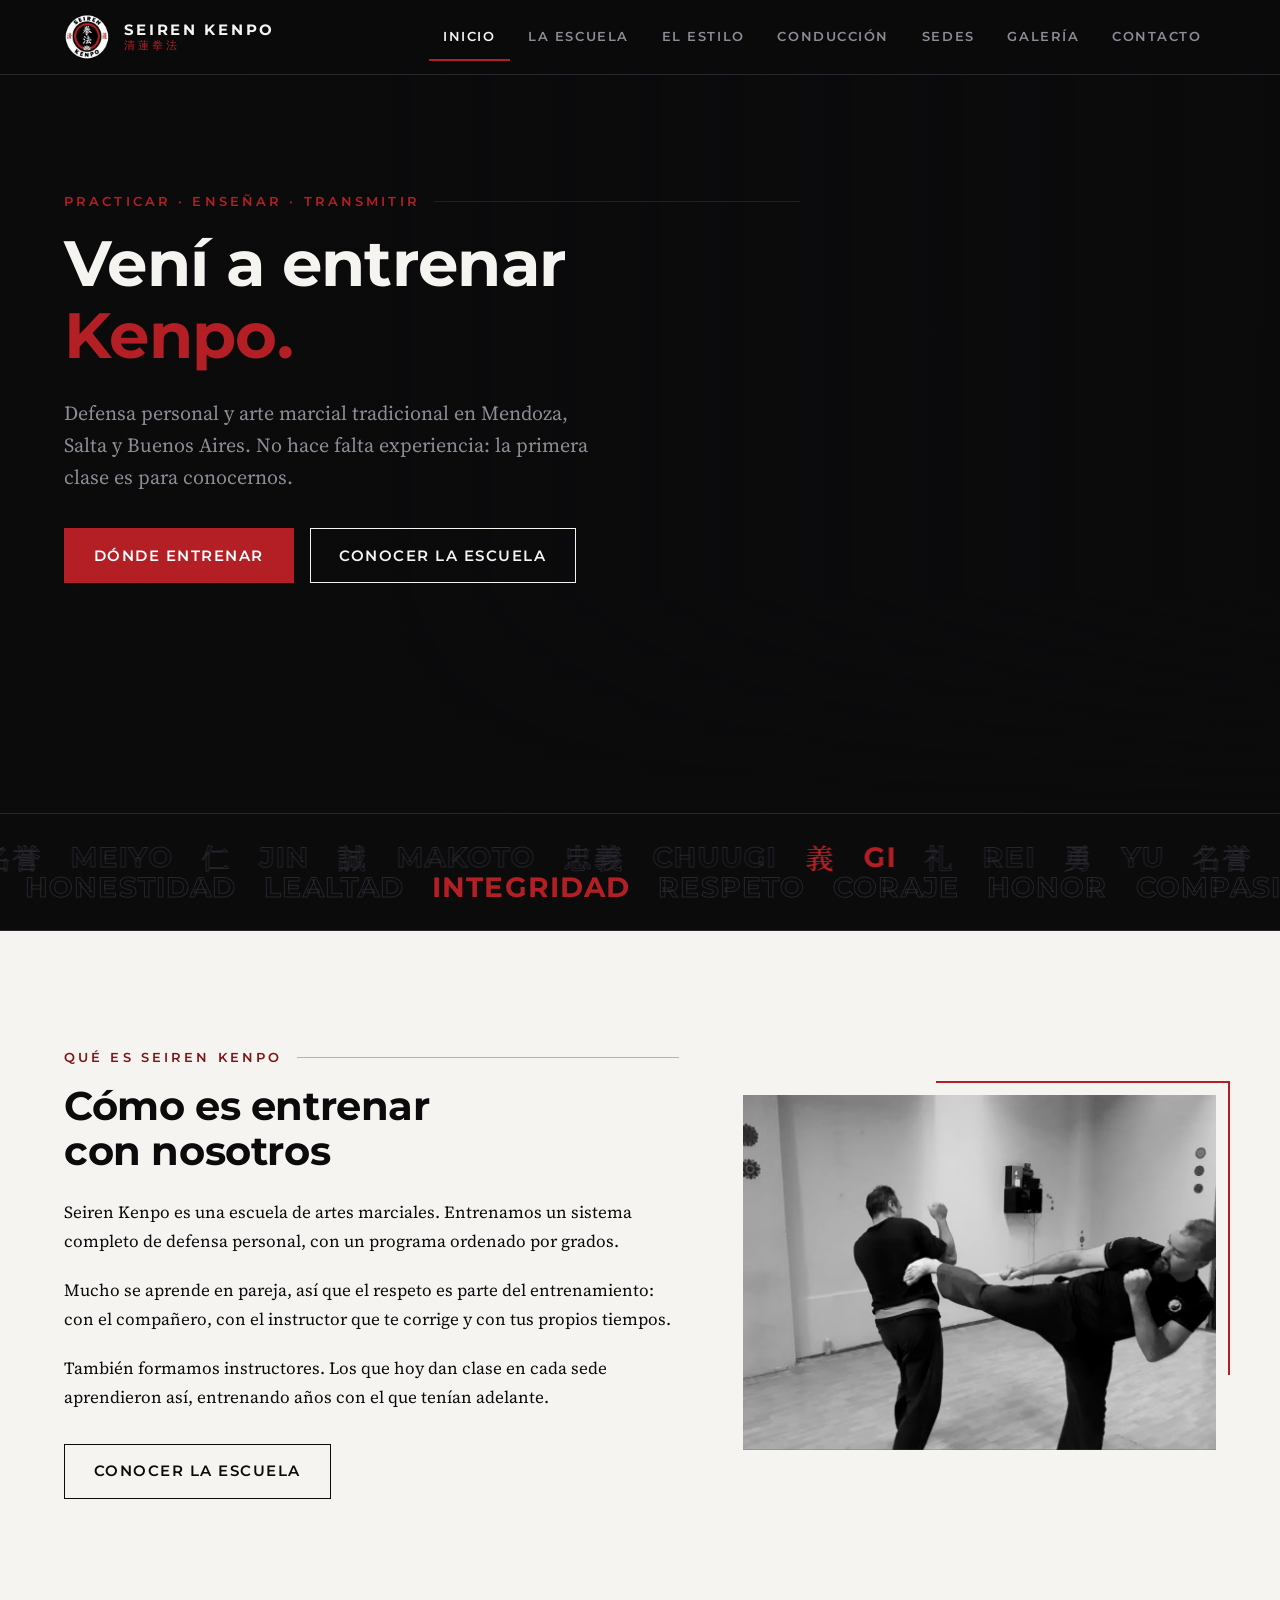
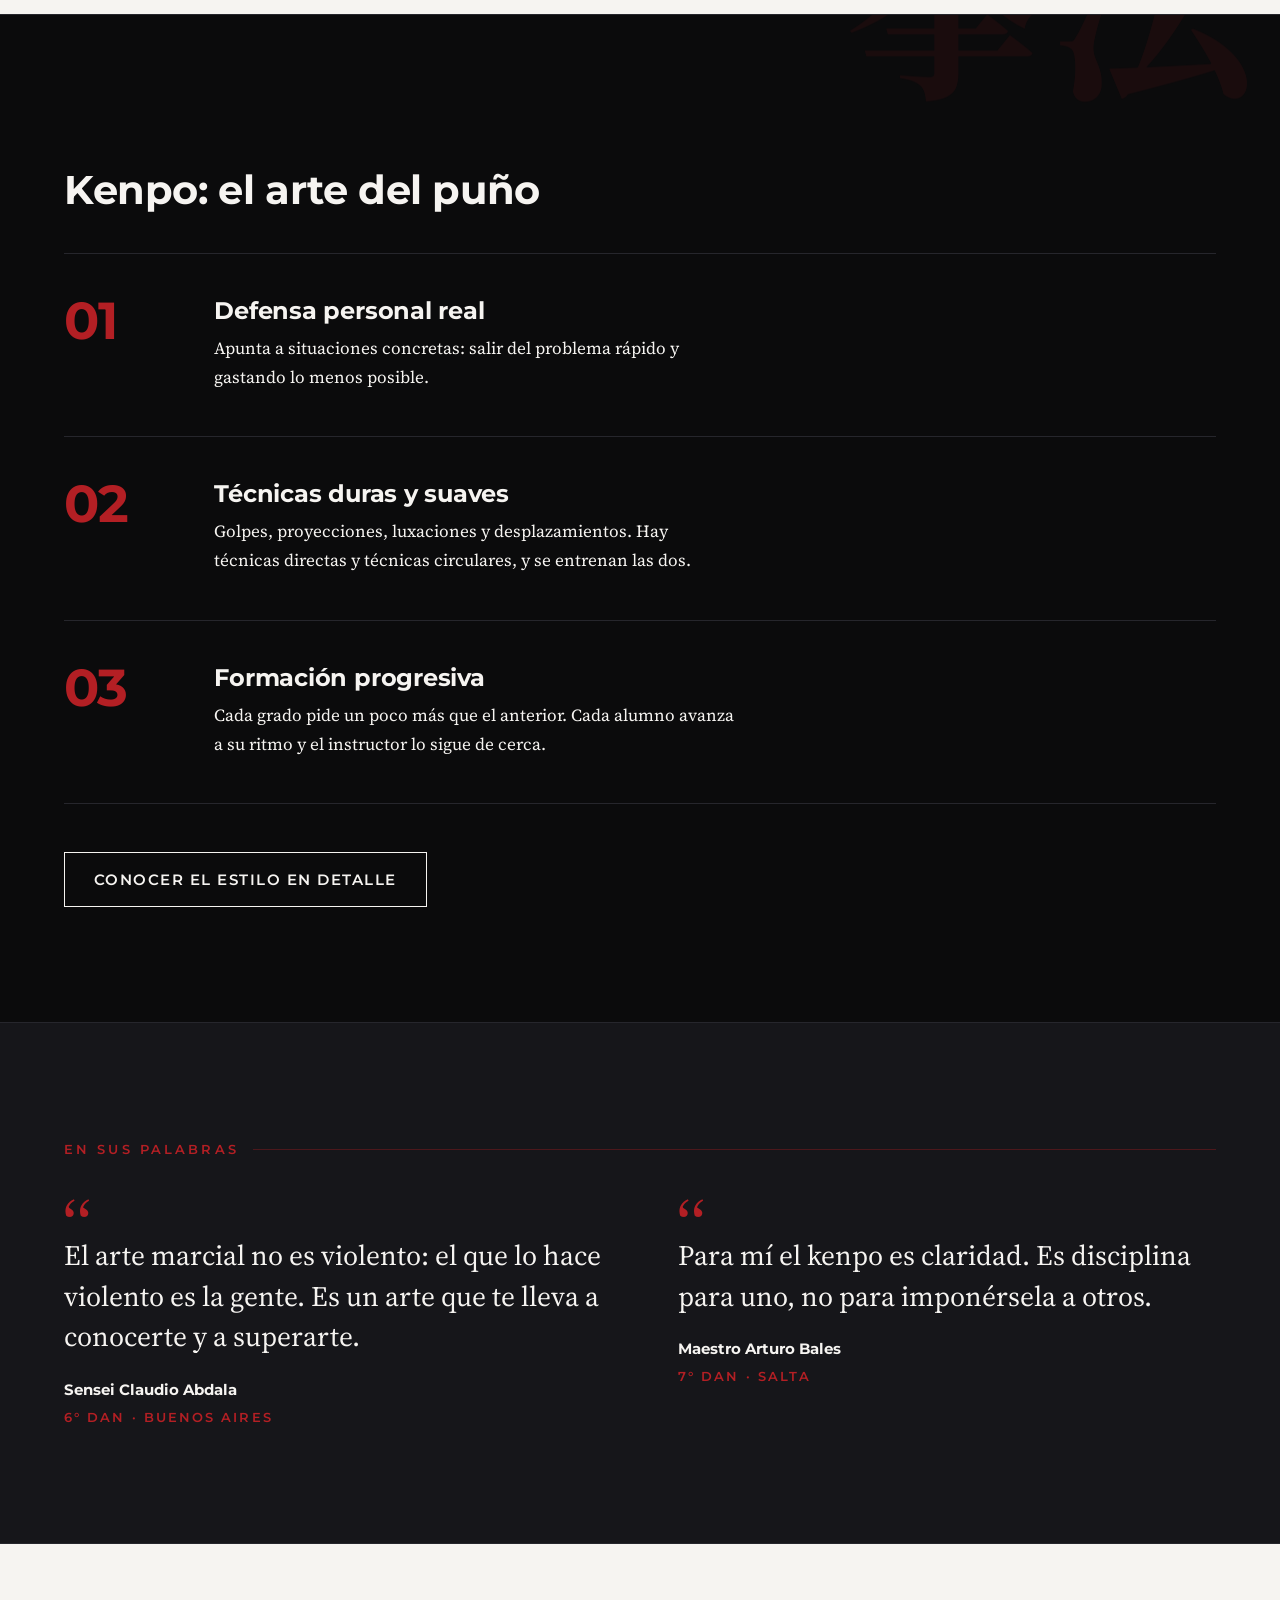
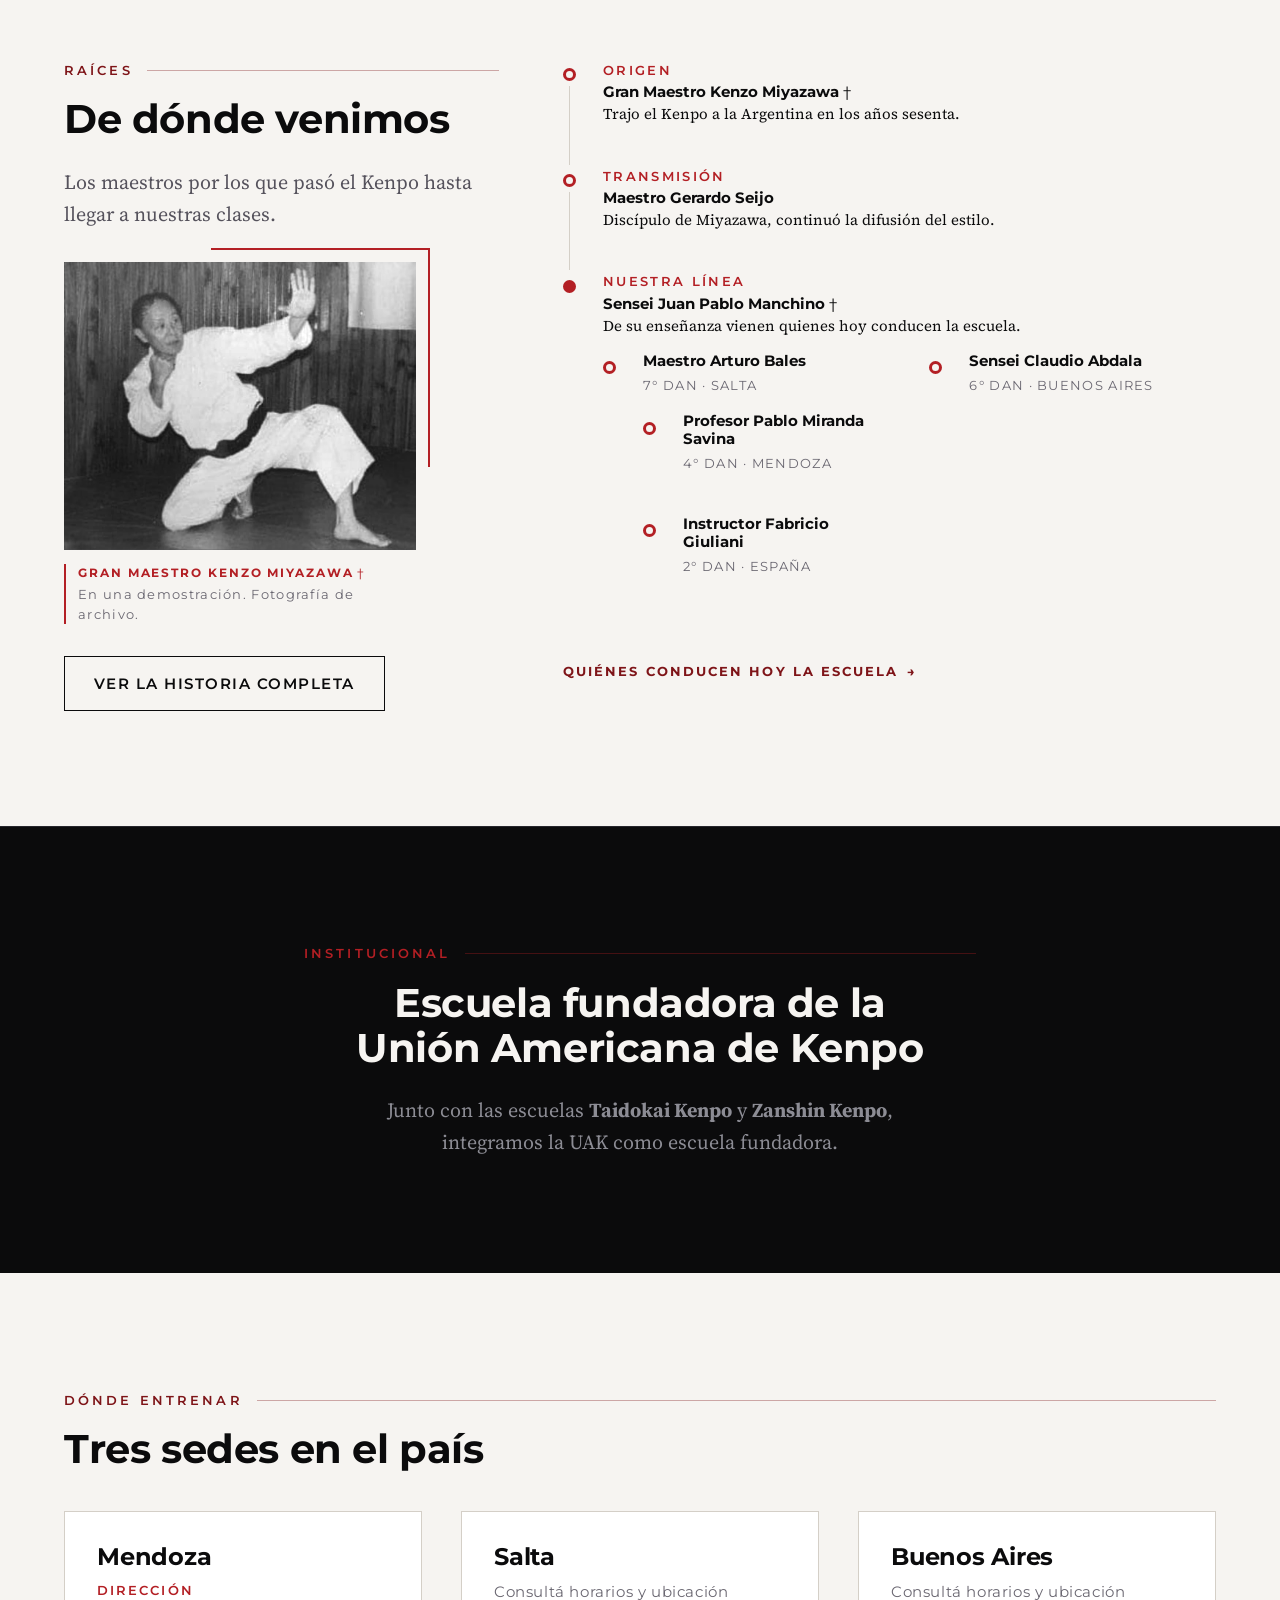
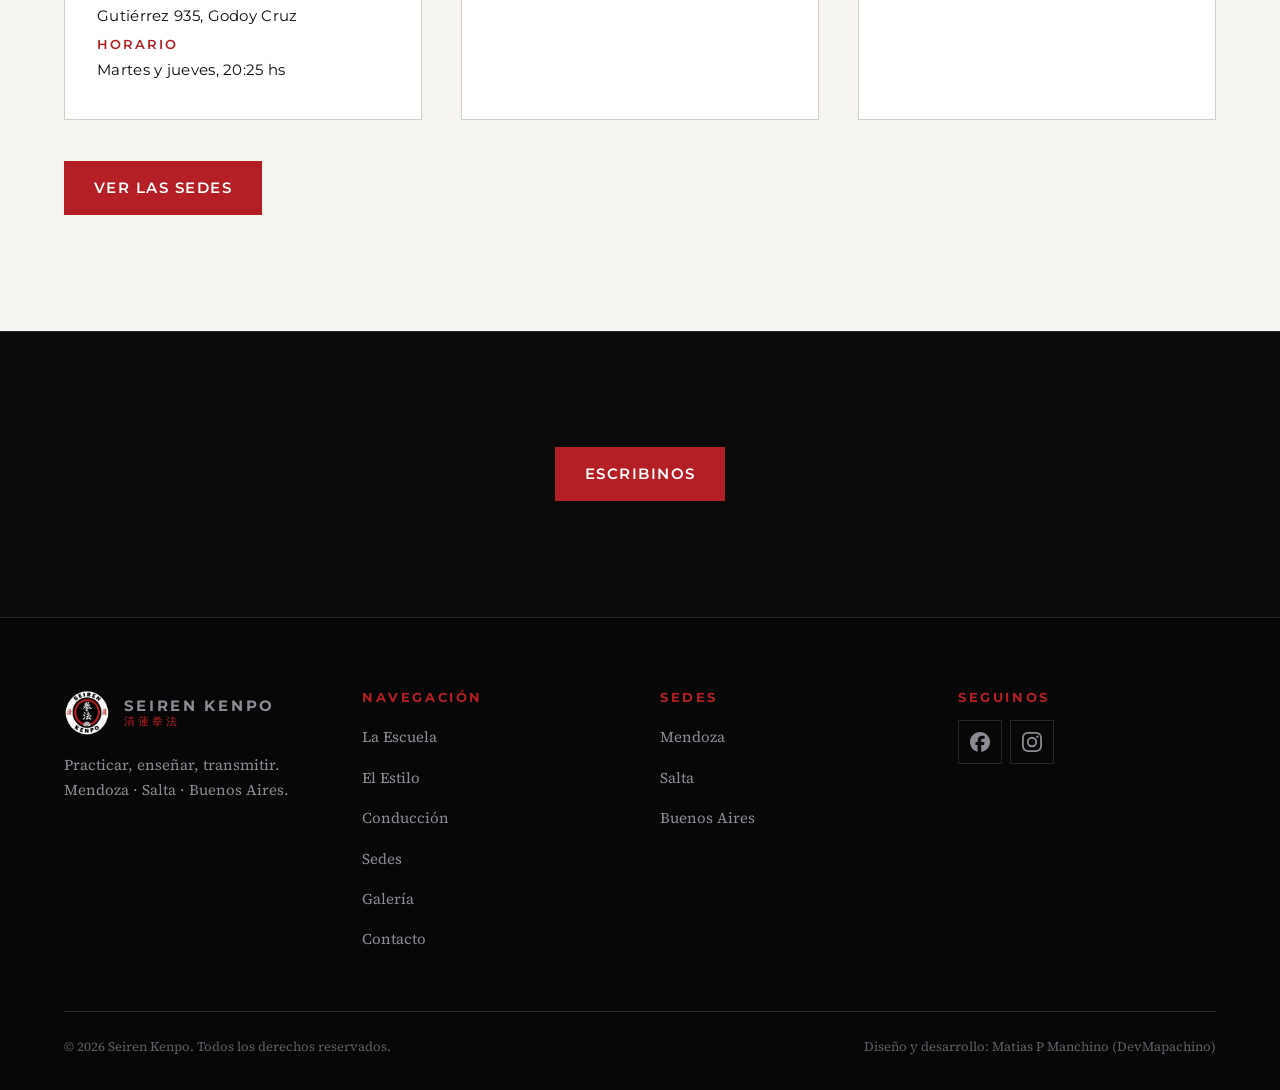
==== commit 5f3d1254: "Portada: Veni a entrenar Kenpo" ====
--- a/index.html
+++ b/index.html
@@ -131,11 +131,11 @@
     <div class="portada__velo" aria-hidden="true"></div>
     <div class="contenedor">
       <div class="portada__cuerpo">
-      <p class="antetitulo revela">Escuela de Kenpo · Mendoza · Salta · Buenos Aires</p>
-      <h1 class="revela">Practicar.<br>Enseñar. <span class="linea2">Transmitir.</span></h1>
+      <p class="antetitulo revela">Practicar · Enseñar · Transmitir</p>
+      <h1 class="revela">Vení a entrenar <span class="linea2">Kenpo.</span></h1>
       <p class="bajada revela">
-        Clases de Kenpo para aprender a defenderse, con un programa por grados.
-        No hace falta experiencia para empezar.
+        Defensa personal y arte marcial tradicional en Mendoza, Salta y Buenos
+        Aires. No hace falta experiencia: la primera clase es para conocernos.
       </p>
       <div class="portada__acciones">
         <a class="boton" href="sedes">Dónde entrenar</a>
